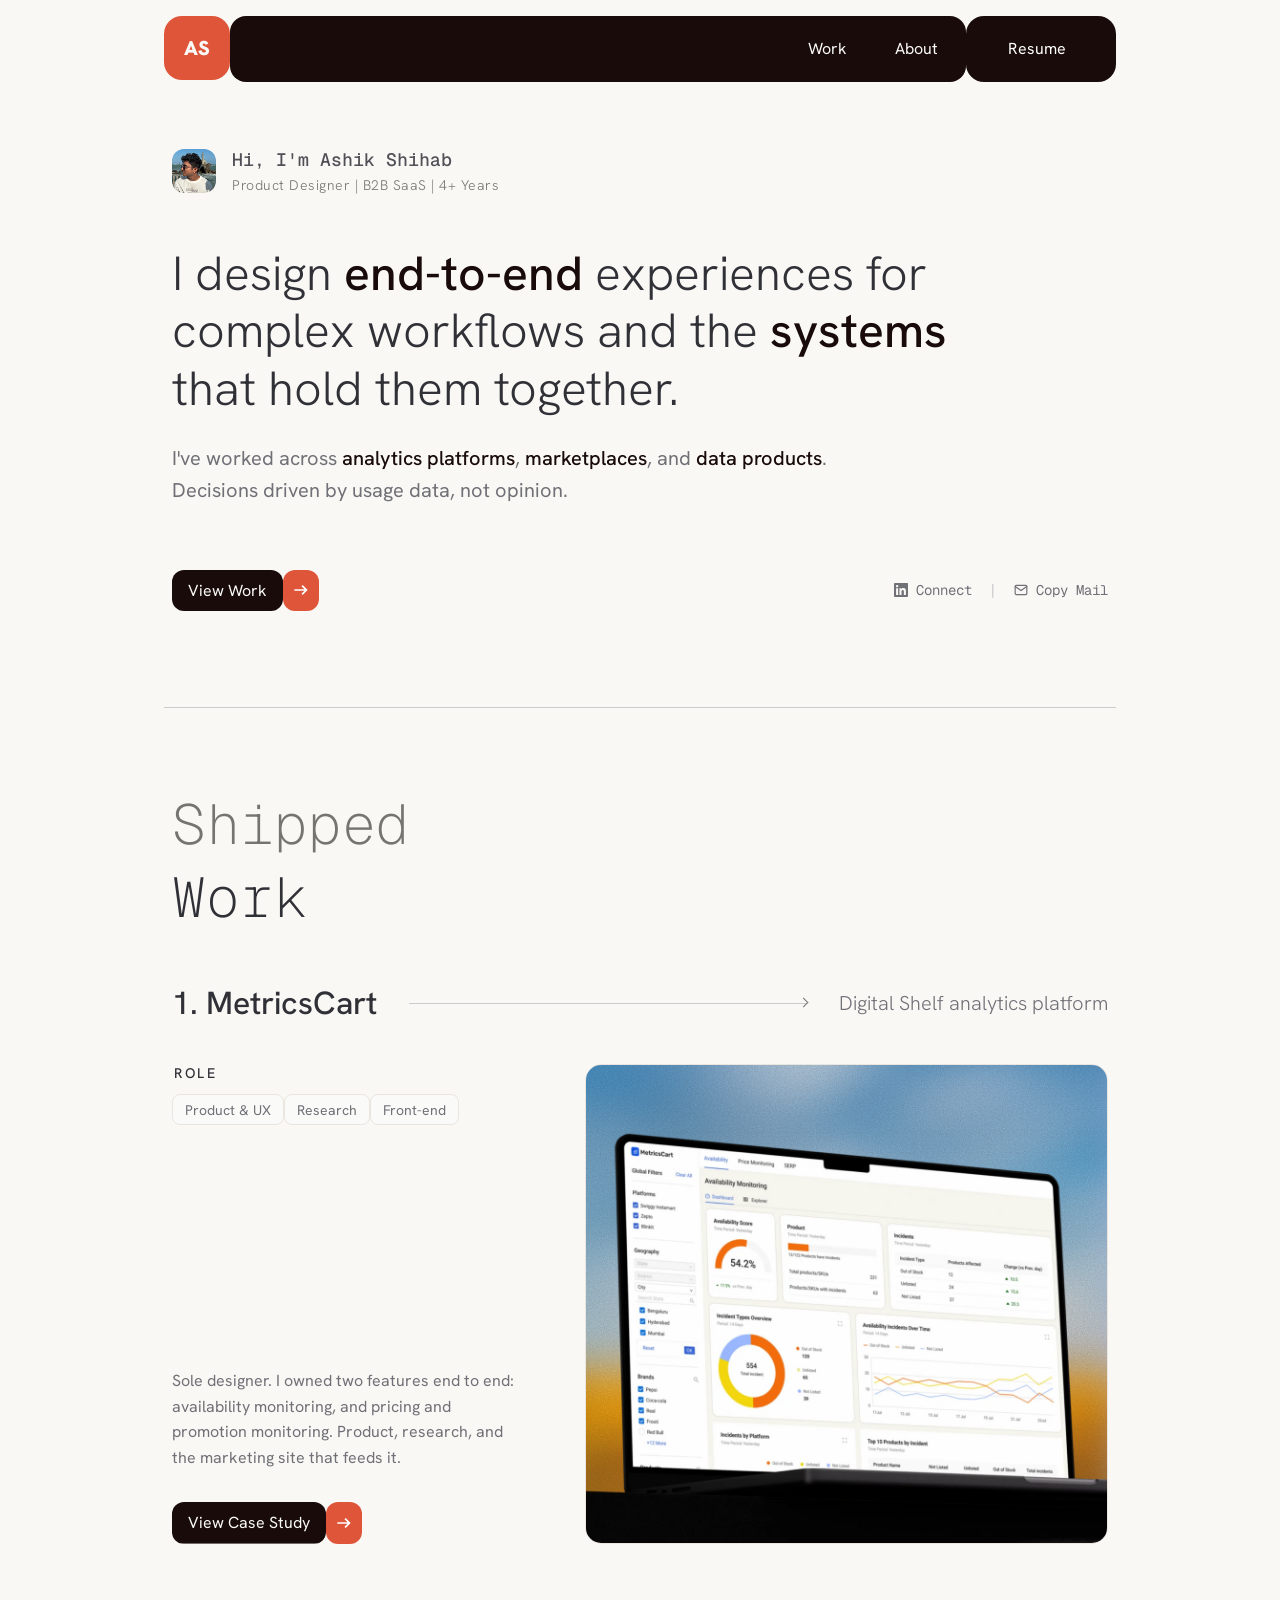
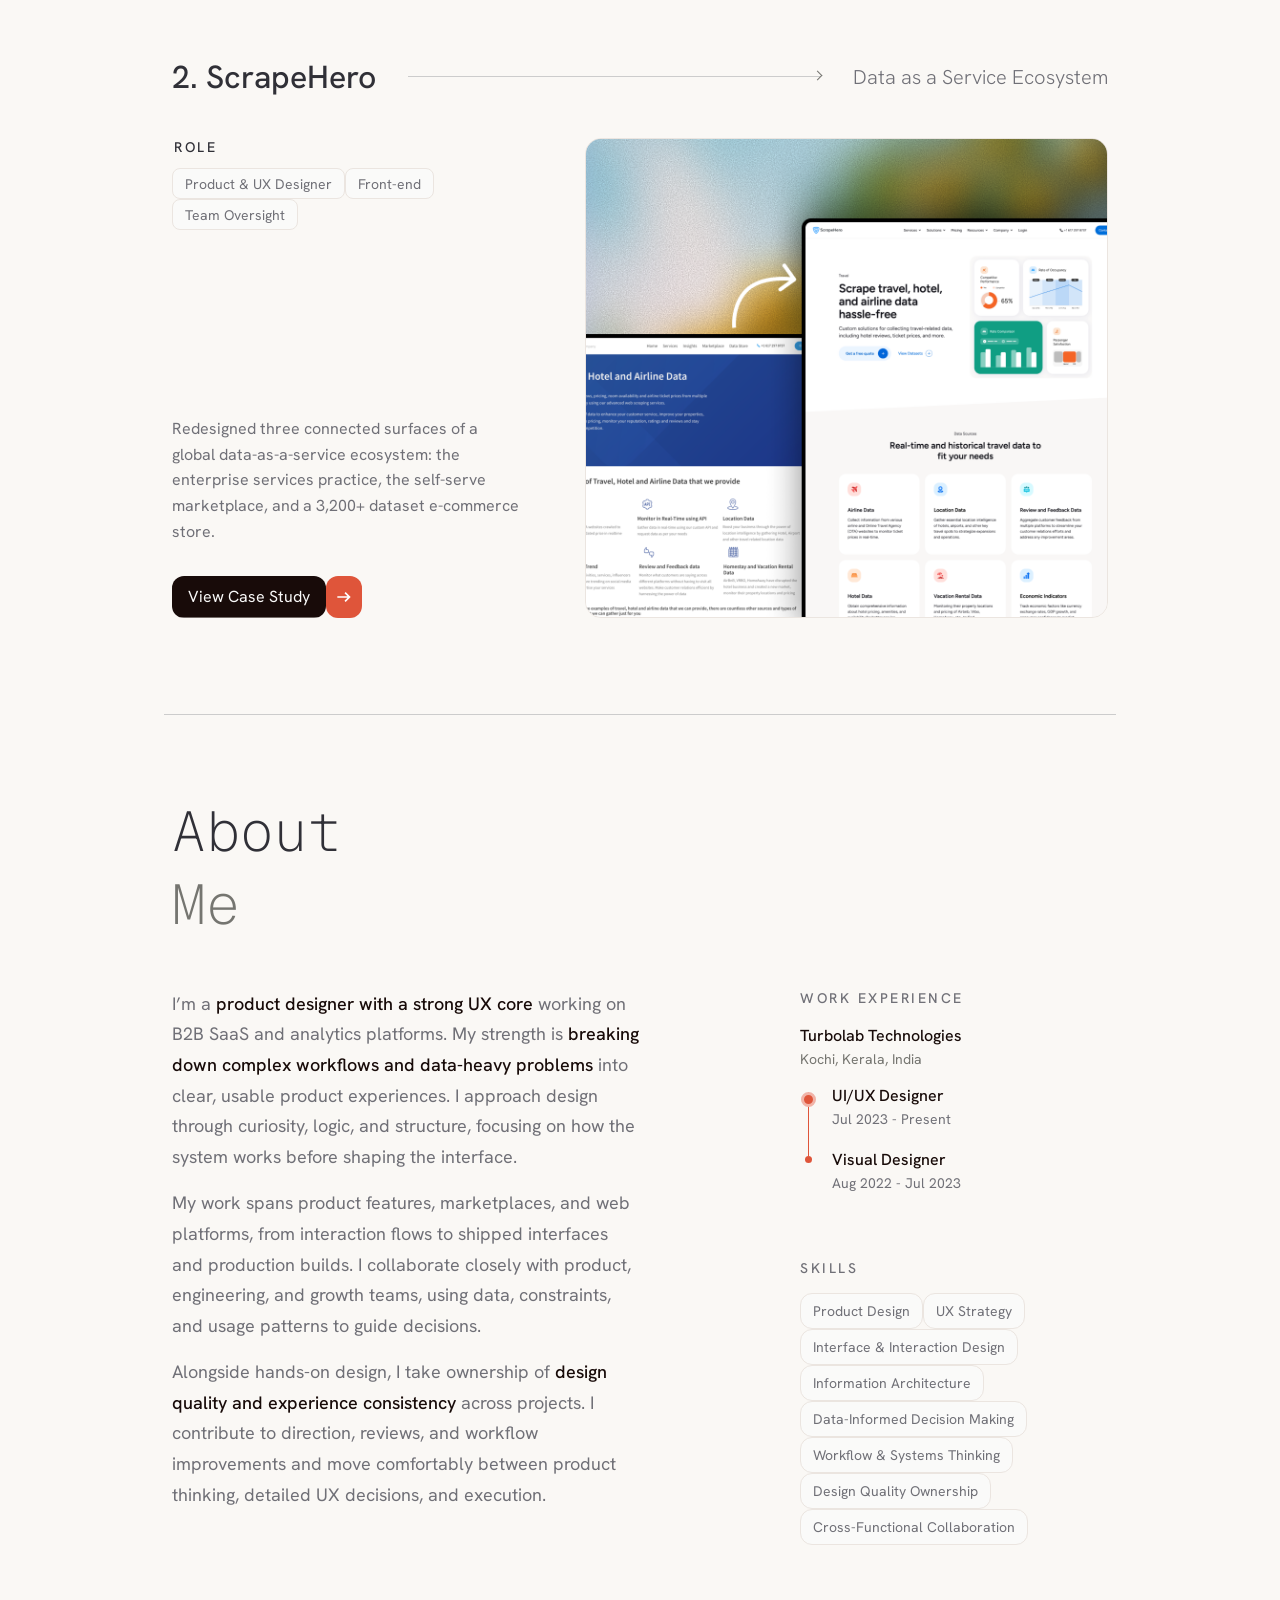
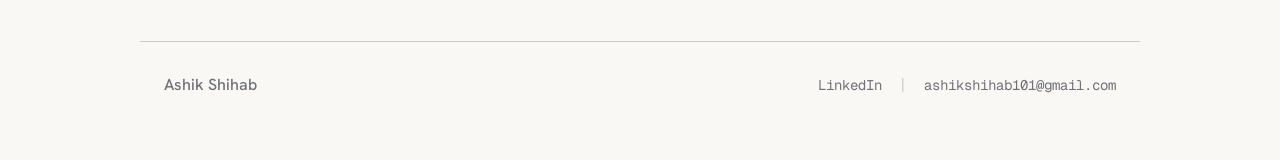
==== index.html @ 53da878e "fonts update" ====
<!doctype html>
<html lang="en">

<head>
  <!-- Google Tag Manager -->
  <script>(function (w, d, s, l, i) {
      w[l] = w[l] || []; w[l].push({
        'gtm.start':
          new Date().getTime(), event: 'gtm.js'
      }); var f = d.getElementsByTagName(s)[0],
        j = d.createElement(s), dl = l != 'dataLayer' ? '&l=' + l : ''; j.async = true; j.src =
          'https://www.googletagmanager.com/gtm.js?id=' + i + dl; f.parentNode.insertBefore(j, f);
    })(window, document, 'script', 'dataLayer', 'GTM-5SR7J24V');</script>
  <!-- End Google Tag Manager -->
  <!-- Google tag (gtag.js) -->
  <script async src="https://www.googletagmanager.com/gtag/js?id=G-SK0MLRH5QR"></script>
  <script>
    window.dataLayer = window.dataLayer || [];
    function gtag() { dataLayer.push(arguments); }
    gtag('js', new Date());

    gtag('config', 'G-SK0MLRH5QR');
  </script>
  <meta charset="UTF-8" />
  <meta name="viewport" content="width=device-width, initial-scale=1.0" />
  <meta name="description"
    content="Product Designer working on B2B SaaS and analytics platforms. 4+ years across data products, marketplaces, and design systems." />
  <meta name="robots" content="noindex, nofollow" />
  <title>Ashik Shihab | Product Designer</title>
  <meta property="og:title" content="Ashik Shihab | Product Designer" />
  <meta property="og:description" content="Product Designer specializing in B2B SaaS and Data Analytics." />
  <meta property="og:image" content="assets/OG image.png" />
  <meta property="og:type" content="website" />
  <link rel="stylesheet" href="variables.css" />
  <link rel="stylesheet" href="styles.css" />
  <link rel="icon" type="image/png" href="assets/favicon.png" />
  <link rel="preconnect" href="https://fonts.googleapis.com">
  <link rel="preconnect" href="https://fonts.gstatic.com" crossorigin>
  <link href="https://fonts.googleapis.com/css2?family=Geist+Mono:wght@100..900&family=Hanken+Grotesk:ital,wght@0,100..900;1,100..900&display=swap" rel="stylesheet">
  <script type="text/javascript">
    (function (c, l, a, r, i, t, y) {
      c[a] = c[a] || function () { (c[a].q = c[a].q || []).push(arguments) };
      t = l.createElement(r); t.async = 1; t.src = "https://www.clarity.ms/tag/" + i;
      y = l.getElementsByTagName(r)[0]; y.parentNode.insertBefore(t, y);
    })(window, document, "clarity", "script", "wahi4o6rlw");
  </script>

</head>

<body>
  <!-- Google Tag Manager (noscript) -->
  <noscript><iframe src="https://www.googletagmanager.com/ns.html?id=GTM-5SR7J24V" height="0" width="0"
      style="display:none;visibility:hidden"></iframe></noscript>
  <!-- End Google Tag Manager (noscript) -->
  <header>
    <div class="container container-nav">
      <a href="/" class="logo" id="home-logo">AS</a>
      <div class="nav-spacer"></div>
      <button class="nav-toggle" aria-label="Toggle navigation">
        <span></span>
        <span></span>
        <span></span>
      </button>
      <div class="mobile-menu">
        <div class="nav">
          <a href="#work">Work</a>
          <a href="#about">About</a>
        </div>
        <a href="Ashik_Shihab.pdf" class="resume-btn" target="_blank">
          <span>Resume</span>
          <img src="assets/arrow.svg" width="20" height="20" alt="Arrow Icon" />
        </a>
      </div>
    </div>
  </header>
  <main>
    <section class="container hero">
      <div style="display: flex; align-items: center; gap: 1rem; margin-bottom: 1rem;">
        <img src="assets/Ashik-Shihab%201.jpg" alt="Ashik Shihab" class="hero-avatar" style="width: 44px; height: 44px; border-radius: 12px; object-fit: cover;">
        <div>
          <h2 class="hero-title">Hi, I'm Ashik Shihab</h2>
          <p style="font-size: var(--fs-xs); font-weight: var(--fw-light); color: var(--text-muted); margin-bottom: 0; margin-top: 0; letter-spacing: 0.5px;">Product Designer | B2B SaaS | 4+ Years</p>
        </div>
      </div>
      <h1 class="hero-additional-info" style="margin-top: 3rem; margin-bottom: 1.5rem;">
        I design <span class="bold">end-to-end</span> experiences for complex workflows and the <span class="bold">systems</span> that hold them together.
      </h1>
      <p class="hero-subtitle" style="margin-top: 0; margin-bottom: 4rem; color: var(--light-black);">
        I've worked across <span class="bold">analytics platforms</span>, <span class="bold">marketplaces</span>, and <span class="bold">data products</span>. Decisions driven by usage data, not opinion.
      </p>
      <div class="hero-cta" style="align-items: center;">
        <a href="#work" class="btn-primary">
          <span class="btn-label">View Work</span>
          <span class="btn-arrow"><img src="assets/arrow.svg" width="20" height="20" alt="Arrow Icon" /></span>
        </a>
        <div class="hero-social" style="display: flex; gap: 1rem; font-size: var(--fs-xs); font-family: var(--font-mono); margin-left: auto;">
          <a href="https://www.linkedin.com/in/ashik-shihab/" target="_blank" style="display: flex; align-items: center; gap: 0.5rem; color: var(--light-black); font-size: var(--fs-xs); font-family: var(--font-mono); text-decoration: none; transition: var(--transition-smooth);" onmouseover="this.style.color='var(--primary-color)'" onmouseout="this.style.color='var(--light-black)'">
            <svg xmlns="http://www.w3.org/2000/svg" width="14" height="14" viewBox="0 0 24 24" fill="currentColor"><path d="M20.447 20.452h-3.554v-5.569c0-1.328-.027-3.037-1.852-3.037-1.853 0-2.136 1.445-2.136 2.939v5.667H9.351V9h3.414v1.561h.046c.477-.9 1.637-1.85 3.37-1.85 3.601 0 4.267 2.37 4.267 5.455v6.286zM5.337 7.433c-1.144 0-2.063-.926-2.063-2.065 0-1.138.92-2.063 2.063-2.063 1.14 0 2.064.925 2.064 2.063 0 1.139-.925 2.065-2.064 2.065zm1.782 13.019H3.555V9h3.564v11.452zM22.225 0H1.771C.792 0 0 .774 0 1.729v20.542C0 23.227.792 24 1.771 24h20.451C23.2 24 24 23.227 24 22.271V1.729C24 .774 23.2 0 22.222 0h.003z"/></svg>
            Connect
          </a>
          <span style="color: var(--border-light); display: flex; align-items: center;">|</span>
          <button onclick="navigator.clipboard.writeText('ashikshihab101@gmail.com'); const icon = this.querySelector('.copy-icon'); const text = this.querySelector('.copy-text'); const origIcon = icon.innerHTML; icon.innerHTML = '<polyline points=\'20 6 9 17 4 12\'></polyline>'; text.innerText = 'Copied!'; setTimeout(() => { icon.innerHTML = origIcon; text.innerText = 'Copy Mail'; }, 2000);" style="display: flex; align-items: center; gap: 0.5rem; color: var(--light-black); font-size: var(--fs-xs); font-family: var(--font-mono); text-decoration: none; transition: var(--transition-smooth); background: none; border: none; padding: 0; cursor: pointer;" onmouseover="this.style.color='var(--primary-color)'" onmouseout="this.style.color='var(--light-black)'">
            <svg class="copy-icon" xmlns="http://www.w3.org/2000/svg" width="14" height="14" viewBox="0 0 24 24" fill="none" stroke="currentColor" stroke-width="2" stroke-linecap="round" stroke-linejoin="round"><path d="M4 4h16c1.1 0 2 .9 2 2v12c0 1.1-.9 2-2 2H4c-1.1 0-2-.9-2-2V6c0-1.1.9-2 2-2z"></path><polyline points="22,6 12,13 2,6"></polyline></svg>
            <span class="copy-text" style="font-size: var(--fs-xs); font-family: var(--font-mono);">Copy Mail</span>
          </button>
        </div>
      </div>

    </section>


    <section id="work" class="container work-section">
      <h2><span class="text-accent">Shipped</span> <br />Work</h2>
      <div class="work-container mc">
        <div class="work-header">
          <h3>1. MetricsCart</h3>
          <div class="work-connector"></div>
          <p class="project-tagline">Digital Shelf analytics platform</p>
        </div>
        <div class="work-grid">
          <div class="work-grid-left">
            <div class="work-cards">
              <div class="work-role">
                <div class="work-role-title">
                  <h4>Role</h4>
                </div>
                <ul class="work-role-list">
                  <li>Product & UX</li>
                  <li>Research</li>
                  <li>Front-end</li>
                </ul>
              </div>
            </div>
            <div class="work-desc-group">
              <p class="project-details">
                Sole designer. I owned two features end to end: availability monitoring, and pricing and promotion monitoring. Product, research, and the marketing site that feeds it.
              </p>

              <a href="metricscart.html" class="btn-primary desktop-btn" style="margin-top: 2rem;">
                <span class="btn-label">View Case Study</span>
                <span class="btn-arrow"><img src="assets/arrow.svg" width="20" height="20" alt="Arrow Icon" /></span>
              </a>
            </div>
            <a href="metricscart.html" class="btn-primary mobile-btn" style="margin-top: 2rem;">
              <span class="btn-label">View Case Study</span>
              <span class="btn-arrow"><img src="assets/arrow.svg" width="20" height="20" alt="Arrow Icon" /></span>
            </a>
          </div>
          <div class="work-grid-right">
            <div class="work-image-container">
              <img src="assets/mc.png" alt="MetricsCart Work Screenshot" class="work-image" />
            </div>
          </div>
        </div>
      </div>

      <div class="work-container sh">
        <div class="work-header">
          <h3>2. ScrapeHero</h3>
          <div class="work-connector"></div>
          <p class="project-tagline">Data as a Service Ecosystem</p>
        </div>
        <div class="work-grid">
          <div class="work-grid-left">
            <div class="work-cards">
              <div class="work-role">
                <div class="work-role-title">
                  <h4>Role</h4>
                </div>
                <ul class="work-role-list">
                  <li>Product & UX Designer</li>
                  <li>Front-end</li>
                  <li>Team Oversight</li>
                </ul>
              </div>
            </div>
            <div class="work-desc-group">
              <p class="project-details">
                Redesigned three connected surfaces of a global data-as-a-service ecosystem: the enterprise services practice, the self-serve marketplace, and a 3,200+ dataset e-commerce store.
              </p>

              <a href="scrapehero.html" class="btn-primary desktop-btn" style="margin-top: 2rem;">
                <span class="btn-label">View Case Study</span>
                <span class="btn-arrow"><img src="assets/arrow.svg" width="20" height="20" alt="Arrow Icon" /></span>
              </a>
            </div>
            <a href="scrapehero.html" class="btn-primary mobile-btn" style="margin-top: 2rem;">
              <span class="btn-label">View Case Study</span>
              <span class="btn-arrow"><img src="assets/arrow.svg" width="20" height="20" alt="Arrow Icon" /></span>
            </a>
          </div>
          <div class="work-grid-right">
            <div class="work-image-container">
              <img src="assets/sh.png" alt="ScrapeHero Work Screenshot" class="work-image" />
            </div>
          </div>
        </div>
      </div>
    </section>
    <section id="about" class="container about-section">
      <h2>About</br> <span class="text-accent">Me</span></h2>
      <div class="about-content">
        <div class="about-left">
          <p>
            I’m a
            <span class="bold">product designer with a strong UX core</span>
            working on B2B SaaS and analytics platforms. My strength is
            <span class="bold">breaking down complex workflows and data-heavy problems</span>
            into clear, usable product experiences. I approach design through
            curiosity, logic, and structure, focusing on how the system works
            before shaping the interface.
          </p>
          <p>
            My work spans product features, marketplaces, and web platforms,
            from interaction flows to shipped interfaces and production
            builds. I collaborate closely with product, engineering, and
            growth teams, using data, constraints, and usage patterns to guide
            decisions.
          </p>
          <p>
            Alongside hands-on design, I take ownership of
            <span class="bold">design quality and experience consistency</span>
            across projects. I contribute to direction, reviews, and workflow
            improvements and move comfortably between product thinking,
            detailed UX decisions, and execution.
          </p>
        </div>
        <div class="about-right">
          <div class="work-experience">
            <h4>Work Experience</h4>
            <div class="work-experience-group">
              <p class="work-experience-company">Turbolab Technologies</p>
              <p class="work-experience-location">Kochi, Kerala, India</p>
              <ul class="sub-role-list">
                <li class="sub-role-item">
                  <p class="work-experience-title">UI/UX Designer</p>
                  <p class="work-experience-duration">Jul 2023 - Present</p>
                </li>
                <li class="sub-role-item">
                  <p class="work-experience-title">Visual Designer</p>
                  <p class="work-experience-duration">Aug 2022 - Jul 2023</p>
                </li>
              </ul>
            </div>
          </div>

          <div class="skills">
            <h4>Skills</h4>
            <ul class="skills-list">
              <li>Product Design</li>
              <li>UX Strategy</li>
              <li>Interface & Interaction Design</li>
              <li>Information Architecture</li>
              <li>Data-Informed Decision Making</li>
              <li>Workflow & Systems Thinking</li>
              <li>Design Quality Ownership</li>
              <li>Cross-Functional Collaboration</li>
            </ul>
          </div>
        </div>
      </div>
    </section>
  </main>
  <footer style="border-top: 1px solid var(--border-light); padding: 2rem 0;">
    <div class="container" style="max-width: 1000px; display: flex; justify-content: space-between; align-items: center; flex-wrap: wrap; gap: 1rem;">
      <div style="font-family: var(--font-heading); font-weight: var(--fw-medium);">Ashik Shihab</div>
      <div style="display: flex; gap: 1rem; font-size: var(--fs-xs); font-family: var(--font-mono);">
        <a href="https://www.linkedin.com/in/ashik-shihab/" target="_blank" style="color: var(--light-black); font-size: var(--fs-xs); font-family: var(--font-mono); text-decoration: none; transition: var(--transition-smooth);" onmouseover="this.style.color='var(--primary-color)'" onmouseout="this.style.color='var(--light-black)'">LinkedIn</a>
        <span style="color: var(--border-light); display: flex; align-items: center;">|</span>
        <button onclick="navigator.clipboard.writeText('ashikshihab101@gmail.com'); const text = this; const origText = 'ashikshihab101@gmail.com'; text.innerText = 'Copied!'; setTimeout(() => { text.innerText = origText; }, 2000);" style="color: var(--light-black); font-size: var(--fs-xs); font-family: var(--font-mono); text-decoration: none; transition: var(--transition-smooth); background: none; border: none; padding: 0; cursor: pointer;" onmouseover="this.style.color='var(--primary-color)'" onmouseout="this.style.color='var(--light-black)'">ashikshihab101@gmail.com</button>
      </div>
    </div>
  </footer>

  <script src="script.js"></script>
</body>

</html>
---- variables.css ----
:root {
    /* Colors */
    --primary-color: #DF553A;
    --primary-hover: #ff9858;
    --bg-color: hsl(40, 30%, 97%);
    --dark-black: #180B09;
    --white: #fafaf9;
    --mid-black: #303037;
    --secondary-black: #505057;
    --light-black: #707077;
    --text-muted: hsl(53, 2%, 45%);
    --border-light: hsl(0, 0%, 80%);
    --border-warm: #ebe5e0;

    /* Typography */
    --font-heading: "Hanken Grotesk", sans-serif;
    --font-body: "Hanken Grotesk", sans-serif;
    --font-mono: "Geist Mono", monospace;

    /* Font Sizes */
    --fs-base-px: 16px;
    --fs-xs: 0.875rem;
    --fs-sm: 1rem;
    --fs-base: 1.125rem;
    --fs-md: 1.25rem;
    --fs-lg: 1.5rem;
    --fs-xl: 2rem;
    --fs-xxl: 3rem;
    --fs-xxxl: 3.5rem;

    /* Font Weights */
    --fw-thin: 200;
    --fw-light: 300;
    --fw-regular: 400;
    --fw-medium: 500;
    --fw-semibold: 600;
    --fw-black: 900;

    /* Transitions */
    --transition-smooth: all 0.4s cubic-bezier(0.22, 1, 0.36, 1);
}
---- styles.css ----
/* RESET */
* {
  margin: 0;
  padding: 0;
  box-sizing: border-box;
  font-size: var(--fs-base-px);
}

html {
  scroll-behavior: smooth;
}

/* GLOBAL BODY STYLES */
body {
  background: var(--bg-color);
  max-width: 1000px;
  margin: 0 auto;
  color: var(--light-black);
}

/* CONTAINER (reusable wrapper) */
.container {
  margin: 0 1.5rem;
}

/* GLOBAL LINK STYLE */
a {
  text-decoration: none;
  color: inherit;
}



/* DEFAULT SECTION SPACING */
section {
  border-bottom: 1px solid var(--border-light);
}

/* HEADINGS BASE */
h1 {
  font-family: var(--font-heading);
  color: var(--dark-black);
}

h2 {
  font-family: var(--font-mono);
  color: var(--mid-black);
}

h4 {
  font-family: var(--font-mono);
  font-size: var(--fs-xs);
  color: var(--text-muted);
  text-transform: uppercase;
  letter-spacing: 2.5px;
  font-weight: var(--fw-regular);
}

h3 {
  font-family: var(--font-heading);
  color: var(--mid-black);
}

h3 {
  font-size: var(--fs-xl);
  font-weight: var(--fw-medium);
}

h2 {
  font-size: var(--fs-xxxl);
  font-weight: var(--fw-thin);
}

.text-accent {
  font-size: inherit;
  color: var(--text-muted);
  font-weight: inherit;
}

h4 {
  font-size: var(--fs-base);
}

p {
  font-family: var(--font-body);
  color: var(--light-black);
  margin-top: 1rem;
  line-height: 1.6;
}

.text-container {
  padding: 0 1rem;
}

a {
  font-family: var(--font-body);
  color: var(--light-black);
  line-height: 1.6;
}

li {
  font-family: var(--font-body);
  color: var(--light-black);
  margin-bottom: 0.5rem;
  margin-left: 0.5rem;
}

header {
  position: sticky;
  top: 1rem;
  z-index: 1000;
}

.container-nav {
  display: flex;
  flex-direction: row;
  justify-content: space-between;
  align-content: center;
  color: var(--white);
}

.nav-toggle {
  display: none;
  margin-left: auto;
  background: var(--dark-black);
  border: none;
  border-radius: 1.125rem;
  height: 64px;
  width: 64px;
  cursor: pointer;
  box-shadow: none;
}

.nav-toggle span {
  display: block;
  width: 20px;
  height: 2px;
  background: var(--white);
  border-radius: 999px;
  transition: transform 0.3s ease, opacity 0.3s ease;
}

.nav-spacer {
  display: none;
}

.mobile-menu {
  display: contents;
}

.nav {
  display: flex;
  flex-direction: row;
  align-content: center;
  gap: 1.5rem;
  background: var(--dark-black);
  width: 100%;
  align-items: center;
  justify-content: end;
  border-radius: 1rem;
  padding: 0.5rem;
  padding-right: 1rem;
  box-shadow: none;
}

.nav a {
  color: var(--white);
  padding: 0.75rem;
  background: transparent;
  border-radius: 1rem;
  transition: var(--transition-smooth);
}

.nav a:hover {
  background: var(--primary-color);
  color: var(--white);
}

.logo {
  font-family: var(--font-heading);
  font-weight: var(--fw-black);
  font-size: var(--fs-md);
  background: var(--primary-color);
  border-radius: 1.125rem;
  color: var(--white);
  box-shadow: none;
  display: flex;
  align-items: center;
  justify-content: center;
  height: 64px;
  padding: 0 1.25rem;
  transition: var(--transition-smooth);
}


.resume-btn {
  display: flex;
  padding: 1rem 1.5rem;
  background: var(--dark-black);
  border-radius: 1.125rem;
  color: #fff;
  align-items: center;
  justify-content: center;
  min-width: 150px;
  transition: var(--transition-smooth);
  box-shadow: none;
}

header.scrolled .nav-toggle,
header.scrolled .nav,
header.scrolled .logo,
header.scrolled .nav-spacer,
header.scrolled .resume-btn {
  box-shadow: 0 4px 20px rgba(0, 0, 0, 0.3);
  transition: box-shadow 0.3s ease;
}

.resume-btn span {
  padding-left: 1.25rem;
  transition: var(--transition-smooth);
}

.resume-btn img {
  transform: translateX(20px);
  margin-left: 0.5rem;
  transition: transform 0.3s ease, opacity 0.3s ease;
  filter: brightness(0) invert(1);
  opacity: 0;
}

.resume-btn:hover {
  background: var(--primary-color);
  color: var(--white);
}

.resume-btn:hover span {
  padding-left: 0rem;
}

.resume-btn:hover img {
  transform: translateX(0);
  transition: transform 0.3s ease, opacity 0.3s ease;
  opacity: 1;
}

.bold {
  font-size: inherit;
  font-weight: var(--fw-medium);
  color: var(--dark-black);
}

.hero {
  padding: 5rem 0.5rem 6rem 0.5rem;
}

.hero-title {
  font-size: var(--fs-base);
  line-height: 1.6;
  margin-bottom: 0rem;
  font-weight: var(--fw-medium);
  color: var(--secondary-black);
}

.hero-description {
  font-size: var(--fs-sm);
  line-height: 1.6;
  font-weight: var(--fw-light);
  margin: 0;
  margin-top: 0.25rem;
  color: var(--light-black);
  letter-spacing: 1px;
}

.hero-additional-info {
  font-size: var(--fs-xxl);
  line-height: 1.2;
  margin: 2rem 0;
  font-weight: var(--fw-light);
  max-width: 85%;
  color: var(--mid-black);
}

.hero-subtitle {
  max-width: 70%;
  font-size: var(--fs-md);
}

.hero-cta {
  display: flex;
  gap: 2rem;
}

/* BUTTON BASE STYLES */
.btn-primary,
.btn-secondary {
  display: flex;
  background-color: transparent;
  padding: 0;
  border: none;
  font-family: var(--font-heading);
  font-weight: var(--fw-regular);
  width: fit-content;
  transition: var(--transition-smooth);
}

.btn-arrow {
  padding: 0.5rem;
  font-size: var(--fs-sm);
  font-weight: var(--fw-regular);
  display: flex;
  align-items: center;
  transition: transform 0.5s cubic-bezier(0.25, 0.8, 0.25, 1), border-radius 0.5s cubic-bezier(0.25, 0.8, 0.25, 1);
}

.btn-label {
  padding: 0.5rem 1rem;
  font-size: var(--fs-sm);
  font-weight: var(--fw-regular);
  display: flex;
  align-items: center;
  transition: var(--transition-smooth);
}

/* PRIMARY BUTTON */
.btn-primary {
  color: var(--dark-black);
}

.btn-primary .btn-label {
  border-radius: 12px;
  background: linear-gradient(to left, var(--primary-color) 50%, var(--dark-black) 50%);
  background-size: 200% 100%;
  background-position: left bottom;
  color: var(--white);
}

.btn-primary .btn-arrow {
  border-radius: 12px;
  background-color: var(--primary-color);
  color: var(--white);
}

.btn-primary .btn-arrow img {
  filter: brightness(0) invert(1);
}

.btn-primary:hover {
  color: var(--primary-color);
}



.btn-primary:hover .btn-label {
  background-position: right bottom;
  border-radius: 12px 0 0 12px;
}

.btn-primary:hover .btn-arrow {
  border-radius: 0 12px 12px 0;
  transform: translateX(-5px);
}

/* SECONDARY BUTTON */
.btn-secondary {
  color: var(--dark-black);
}

.btn-secondary .btn-label {
  border: 1px solid var(--dark-black);
  border-radius: 12px;
  background: linear-gradient(to left, var(--dark-black) 50%, transparent 50%);
  background-size: 200% 100%;
  background-position: left bottom;
  color: var(--dark-black);
}

.btn-secondary .btn-arrow {
  border: 1px solid var(--dark-black);
  border-radius: 12px;
  background-color: var(--dark-black);
}

.btn-secondary:hover .btn-label {
  background-position: right bottom;
  border-radius: 12px 0 0 12px;
  color: var(--white);
}

.btn-secondary:hover .btn-arrow {
  border-radius: 0 12px 12px 0;
  transform: translateX(-5px);
  background-color: var(--dark-black);
}

.btn-secondary:hover .btn-arrow img {
  filter: brightness(0) invert(1);
}

.desktop-btn {
  display: flex;
}

.mobile-btn {
  display: none;
}

/* SOCIAL PROOF SECTION */
.social-proof {
  display: flex;
  flex-direction: column;
  padding-top: 5rem;
  padding-bottom: 2rem;
  gap: 5rem;
  border-bottom: none;
}

.proof-text {
  display: flex;
  gap: 5rem;
}

.proof-subtext {
  align-content: center;
  /* Add custom styles for the subtext wrapper here */
}

.proof-cta {
  margin-top: 0;
}

.proof-grid {
  display: flex;
  flex-direction: row;
  justify-content: space-between;
  gap: 0;
}

.proof-card {
  flex: 1;
  border-radius: 1.125rem;
  padding: 2rem;
  display: flex;
  flex-direction: column;
  gap: 2rem;
  background-color: var(--white);
}


.proof-card h4 {
  font-size: var(--fs-base);
  color: var(--dark-black);
  margin: 0;
  font-weight: var(--fw-medium);
}

.proof-card p {
  color: var(--light-black);
  font-size: var(--fs-sm);
  margin: 0;
  line-height: 1.6;
}

.proof-card-1 {
  border: 1px solid var(--border-warm);
}

.proof-card-2 {
  border-top: 1px solid var(--border-warm);
  border-bottom: 1px solid var(--border-warm);
}

.proof-card-3 {
  border: 1px solid var(--border-warm);
}

/*section - work*/
.work-section {
  display: flex;
  flex-direction: column;
  padding: 5rem 0.5rem 6rem 0.5rem;
  gap: 3rem;
}

.work-container {
  display: flex;
  flex-direction: column;
}

.mc {
  padding-bottom: 0;
  border-bottom: none;
  margin-bottom: 4rem;
}



.work-grid {
  display: grid;
  grid-template-columns: 2fr 3fr;
  gap: 4rem;
}

.work-grid-left {
  display: flex;
  flex-direction: column;
  justify-content: space-between;
  height: 100%;
  gap: 5rem;
}

.work-header {
  display: flex;
  justify-content: space-between;
  align-items: center;
  gap: 2rem;
  margin-bottom: 2.5rem;
}

.work-header h3 {
  margin: 0;
  white-space: nowrap;
}

.work-connector {
  flex: 1;
  height: 1px;
  background-color: var(--border-light);
  position: relative;
}

.work-connector::after {
  content: '';
  position: absolute;
  right: 0;
  top: -4px;
  border: solid var(--text-muted);
  border-width: 0 1px 1px 0;
  display: inline-block;
  padding: 3px;
  transform: rotate(-45deg);
}

.work-desc-group {
  display: flex;
  flex-direction: column;
}

.work-cards {
  display: flex;
  flex-direction: column;
}

.project-tagline {
  font-size: var(--fs-md);
  font-weight: var(--fw-light);
  color: var(--light-black);
  margin: 0;
  white-space: nowrap;
}

.work-grid-right {
  display: flex;
  flex-direction: column;
  height: 100%;
}

.project-details {
  margin: 0;
}

.work-role,
.work-impact {
  display: flex;
  flex-direction: column;
  gap: 0.75rem;
}




.work-role-title,
.work-impact-title {
  display: flex;
  flex-direction: row;
  align-items: center;
  gap: 0.5rem;
}

.work-role h4,
.work-impact h4,
.impact-title {
  font-family: var(--font-heading);
  font-weight: var(--fw-medium);
  font-size: var(--fs-xs);
  color: var(--mid-black);
  margin: 0;
}

.work-role h4 {
  margin-left: 0.125rem;
}



.impact-title {
  margin-top: 0.5rem;
  margin-bottom: 0.75rem;
}

.work-role-list,
.work-impact-list {
  list-style: none;
  padding: 0;
  margin: 0;
  display: flex;
  flex-direction: row;
  flex-wrap: wrap;
}

.work-role-list li,
.work-impact-list li {
  font-family: var(--font-body);
  color: var(--light-black);
  font-size: var(--fs-xs);
  background-color: var(--white);
  border: 1px solid var(--border-warm);
  padding: 0.35rem 0.75rem;
  border-radius: 0.5rem;
  margin: 0;
}


.work-image-container {
  height: 100%;
}

.work-image-container img {
  width: 100%;
  height: 100%;
  object-fit: cover;
  border-radius: 16px;
  overflow: hidden;
  border: 1px solid var(--border-warm);
}

/* ABOUT SECTION */
.about-section {
  padding: 5rem 0.5rem 6rem 0.5rem;
  display: flex;
  flex-direction: column;
  gap: 3rem;
  border-bottom: none;
}

.about-content {
  display: flex;
  justify-content: space-between;
  gap: 10rem;
}

.about-left {
  max-width: 50%;
}

.about-left p {
  font-size: var(--fs-base);
  margin: 0 0 1rem 0;
  line-height: 1.7;
}

.about-right {
  max-width: 50%;
  display: flex;
  flex-direction: column;
  gap: 2rem;
}

/* WORK EXPERIENCE SECTION */
.work-experience {
  display: flex;
  flex-direction: column;
}

.work-experience h4,
.skills h4 {
  font-family: var(--font-heading);
  font-weight: var(--fw-medium);
  font-size: var(--fs-xs);
  color: var(--light-black);
  margin-top: 0;
  margin-bottom: 1rem;
}

.work-experience-item {
  position: relative;
  padding-left: 1rem;
  padding-bottom: 2rem;
  border-left: 1px solid var(--primary-color);
}

.work-experience-item:last-child {
  padding-bottom: 0;
}

.work-experience-item::before {
  content: '';
  position: absolute;
  left: -5px;
  top: 0.55rem;
  width: 9px;
  height: 9px;
  border-radius: 50%;
  background-color: var(--primary-color);
}

.current-role::before {
  border: 4px solid #F1B3A7;
  left: -9px;
  top: 0.55rem;
}

.past-role::before {
  left: -5px;
  top: 0.75rem;
}

.work-experience-title {
  font-weight: var(--fw-medium);
  color: var(--dark-black);
}

.work-experience-title,
.work-experience-company,
.work-experience-duration {
  margin: 0.25rem 0;
}

.work-experience-duration {
  font-size: var(--fs-xs);
}

.sub-role-list {
  list-style: none;
  padding: 0;
  margin: 0;
  position: relative;
}

.sub-role-item {
  position: relative;
  padding-left: 1.5rem;
  margin-bottom: 1rem;
}

.sub-role-item:last-child {
  margin-bottom: 0;
}

/* Vertical line between dots */
.sub-role-item:not(:last-child)::after {
  content: '';
  position: absolute;
  left: -0.5px;
  top: 0.55rem;
  height: calc(100% + 1rem);
  /* Reaches the next dot */
  width: 1px;
  background-color: var(--primary-color);
  z-index: 1;
}

.sub-role-item::before {
  content: '';
  position: absolute;
  left: -3px;
  top: 0.55rem;
  width: 7px;
  height: 7px;
  border-radius: 50%;
  background-color: var(--primary-color);
  z-index: 2;
}

/* Adjust the dot for the current role */
.sub-role-item:first-child::before {
  border: 3px solid #F1B3A7;
  left: -7px;
  top: 0.55rem;
  width: 9px;
  height: 9px;
}

.sub-role-item .work-experience-title,
.sub-role-item .work-experience-duration {
  margin: 0;
}

.sub-role-item .work-experience-duration {
  margin: 0;
}

.work-experience-group {
  margin-bottom: 2rem;
}

.work-experience-group .work-experience-company {
  margin-top: 0;
  margin-bottom: 0;
  font-weight: var(--fw-medium);
  color: var(--dark-black);
}

.work-experience-location {
  font-size: var(--fs-xs);
  color: var(--text-muted);
  margin-top: 0;
  margin-bottom: 12px;
}

.skills-list {
  padding-top: 0;
  list-style: none;
  display: flex;
  flex-direction: row;
  flex-wrap: wrap;
  padding-left: 0;
  margin: 0;
}

.skills-list li {
  font-family: var(--font-body);
  color: var(--light-black);
  font-size: var(--fs-xs);
  background-color: var(--white);
  border: 1px solid var(--border-warm);
  padding: 0.5rem 0.75rem;
  border-radius: 0.75rem;
  margin: 0;
}

.connect-section {
  padding: 5rem 0.5rem 6rem 0.5rem;
  display: flex;
  flex-direction: column;
  gap: 3rem;
}

.connect-cards {
  display: flex;
  flex-direction: row;
  gap: 1.5rem;
}

.contact-card {
  flex: 1;
  border-radius: 1.125rem;
  padding: 2rem;
  display: flex;
  flex-direction: column;
  gap: 2rem;
  background-color: var(--white);
  border: 1px solid var(--border-warm);
}

.contact-card h4 {
  font-family: var(--font-heading);
  text-transform: uppercase;
  letter-spacing: 2.5px;
  font-size: var(--fs-xs);
  color: var(--text-muted);
  font-weight: var(--fw-regular);
  margin: 0;
}

.contact-card p {
  color: var(--light-black);
  font-size: var(--fs-sm);
  margin: 0;
  line-height: 1.6;
}

.connect-item {
  display: flex;
  align-items: center;
  gap: 0.75rem;
}

.connect-item a {
  font-size: var(--fs-md);
  color: var(--dark-black);
  transition: var(--transition-smooth);
}

.connect-item a:hover {
  color: var(--primary-color);
}

.icon-btn {
  background: transparent;
  border: none;
  padding: 0;
  cursor: pointer;
  color: var(--light-black);
  display: flex;
  align-items: center;
  justify-content: center;
  transition: var(--transition-smooth);
}

.icon-btn:hover {
  color: var(--primary-color);
}

.connect-link {
  font-size: var(--fs-md);
  color: var(--white);
  transition: var(--transition-smooth);
  text-decoration: none;
}

.connect-link:hover {
  color: var(--primary-color);
}

.btn-small {
  display: flex;
  align-items: center;
  gap: 0.5rem;
  padding: 0.5rem 0.75rem;
  background-color: transparent;
  border: 1px solid var(--border-light);
  border-radius: 0.5rem;
  font-family: var(--font-body);
  font-size: var(--fs-xs) !important;
  color: var(--light-black);
  cursor: pointer;
  transition: var(--transition-smooth);
  text-decoration: none;
}

.btn-small-dark {
  border-color: var(--light-black);
  color: var(--border-light);
}

.btn-small-dark:hover {
  border-color: var(--white);
  color: var(--white);
}

.btn-small span {
  font-size: var(--fs-xs) !important;
}

.btn-small:hover {
  border-color: var(--primary-color);
  color: var(--primary-color);
}

.btn-small svg {
  width: 14px;
  height: 14px;
}

/* FOOTER SECTION */
footer {
  margin-bottom: 2rem;
}

.footer-container {
  display: flex;
  align-items: center;
  justify-content: center;
  background: var(--dark-black);
  border-radius: 1.125rem;
  min-height: 64px;
  height: auto;
  padding: 1rem;
  text-align: center;
}

.footer-container p {
  color: var(--white);
  margin-top: 0;
}

/* CASE STUDY SECTION */
.case-study-main {
  max-width: 800px;
  margin: 0 auto;
  padding-bottom: 6rem;
}

.case-study-main section {
  border-bottom: none;
}

.case-study-main h4 {
  font-family: var(--font-heading);
  text-transform: none;
  letter-spacing: normal;
}

.case-hero {
  padding: 6rem 0.5rem 3.5rem 0.5rem;
  border-bottom: none;
}

.case-title {
  font-size: var(--fs-xxl);
  margin-bottom: 0.25rem;
  font-weight: var(--fw-medium);
  letter-spacing: -0.5px;
  color: var(--dark-black);
}

.case-subtitle {
  font-size: var(--fs-lg);
  margin-top: 0.75rem;
  margin-bottom: 3.5rem;
  color: var(--light-black);
  font-weight: var(--fw-regular);
  letter-spacing: -0.5px;
}

.divider {
  height: 1px;
  background-color: var(--border-light);
  width: 100%;
  margin-bottom: 3.5rem;
}

.case-eyebrow {
  font-family: var(--font-mono);
  font-size: var(--fs-xs);
  color: var(--text-muted);
  text-transform: uppercase;
  letter-spacing: 2.5px;
  margin-bottom: 1rem;
  margin-top: 0;
  font-weight: var(--fw-regular);
}

.case-heading {
  font-size: var(--fs-xl);
  font-family: var(--font-heading);
  color: var(--mid-black);
  font-weight: var(--fw-thin);
  margin-bottom: 3rem;
  line-height: 1.3;
  letter-spacing: -0.5px;
}

.case-main-image {
  margin-bottom: 3rem;
  width: 100%;
}

.case-main-image img {
  width: 100%;
  max-height: 600px;
  object-fit: cover;
  object-position: top;
  display: block;
  border-radius: 16px;
}

.case-meta-grid {
  display: grid;
  grid-template-columns: repeat(3, 1fr);
  gap: 2rem;
}

.meta-column .meta-title {
  display: block;
  font-family: var(--font-mono);
  text-transform: uppercase;
  letter-spacing: 2.5px;
  font-size: var(--fs-xs);
  color: var(--text-muted);
  font-weight: var(--fw-regular);
  margin-bottom: 1rem;
}

.meta-column ul {
  list-style: none;
  padding: 0;
  margin: 0;
}

.meta-column ul li {
  margin-left: 0;
  font-size: var(--fs-sm);
  margin-bottom: 0.5rem;
  color: var(--dark-black);
}

.case-content {
  padding: 3.5rem 0.5rem 0 0.5rem;
}

.case-section {
  margin-bottom: 3.5rem;
}

.case-section h3 {
  font-size: var(--fs-xl);
  margin-bottom: 1rem;
}

.case-section p {
  font-size: var(--fs-sm);
  color: var(--light-black);
  font-weight: var(--fw-light);
  line-height: 1.6;
  margin-bottom: 1.5rem;
  margin-top: 0;
}

.case-subheading {
  font-size: var(--fs-md);
  margin-top: 40px;
  margin-bottom: 1rem;
  font-weight: var(--fw-medium);
  line-height: 1.6;
}

.case-image-wrapper {
  margin: 3rem 0;
  text-align: center;
}

.case-image-wrapper img {
  width: 100%;
  margin-bottom: 1rem;
  border-radius: 16px;
}

.case-section p.case-image-caption {
  font-size: 1rem;
  color: var(--text-muted);
  margin: 0;
}

.case-section ul {
  margin-bottom: 2rem;
  padding-left: 1.5rem;
}

.case-section ul li {
  font-size: var(--fs-sm);
  color: var(--light-black);
  font-weight: var(--fw-light);
  line-height: 1.6;
  margin-bottom: 1rem;
  padding-left: 0.5rem;
}

/* CASE STUDY TABLE */
.table-container {
  overflow-x: auto;
  margin: 2.5rem 0;
  border: 1px solid var(--border-warm);
  border-radius: 12px;
  background: var(--white);
}

.case-table {
  width: 100%;
  border-collapse: collapse;
  text-align: left;
}

.case-table th {
  background: var(--dark-black);
  padding: 1.25rem 1.5rem;
  font-family: var(--font-heading);
  font-size: var(--fs-xs);
  text-transform: uppercase;
  letter-spacing: 0.1em;
  color: var(--white);
  font-weight: var(--fw-medium);
  border-bottom: none;
}

.case-table td {
  padding: 1.5rem;
  font-family: var(--font-body);
  font-size: 1rem;
  color: var(--light-black);
  font-weight: var(--fw-light);
  line-height: 1.6;
  border-bottom: 1px solid var(--border-warm);
  vertical-align: top;
}



.case-table tr:last-child td {
  border-bottom: none;
}

/* PRINCIPLE BOX */
.principle-box {
  background: var(--bg-color);
  padding: 2.5rem;
  border-radius: 12px;
  margin: 3rem 0;
  border-left: 4px solid var(--primary-color);
}

.case-principle {
  font-family: var(--font-heading) !important;
  font-size: var(--fs-lg) !important;
  color: var(--dark-black) !important;
  font-weight: var(--fw-medium) !important;
  margin: 0 !important;
  line-height: 1.4 !important;
}

.case-final-section {
  margin-bottom: 2rem;
}

/* IMPACT GRID */
.impact-grid {
  display: grid;
  grid-template-columns: repeat(3, 1fr);
  gap: 0;
  margin-top: 2.5rem;
}

.impact-card {
  display: flex;
  flex-direction: column;
  background-color: var(--white);
  border-radius: 1.125rem;
  padding: 2rem;
  gap: 2rem;
  border: 1px solid var(--border-warm);
}

.impact-heading {
  font-size: var(--fs-base);
  color: var(--dark-black);
  margin: 0;
  font-weight: var(--fw-medium);
}

.impact-card p {
  color: var(--light-black);
  font-size: var(--fs-sm);
  margin: 0;
  line-height: 1.6;
}

.coming-soon-notice {
  display: inline-flex;
  font-family: var(--font-heading);
  font-size: var(--fs-xs);
  text-transform: uppercase;
  letter-spacing: 1.5px;
  color: var(--white);
  background-color: var(--primary-color);
  border: 1px dashed var(--border-warm);
  padding: 0.5rem 1rem;
  border-radius: 0.75rem;
  font-weight: var(--fw-medium);
}

/* MORE WORK SECTION */
.more-work-section {
  padding: 6rem 0.5rem 4rem 0.5rem;
  border-bottom: none;
}

.more-work-heading {
  font-size: var(--fs-md);
  color: var(--dark-black);
  margin-bottom: 1.5rem;
  font-weight: var(--fw-medium);
  text-transform: uppercase;
  letter-spacing: 0.5px;
}

.more-work-card {
  display: flex;
  background-color: var(--white);
  border: 1px solid var(--border-light);
  border-radius: 20px;
  overflow: hidden;
  position: relative;
  transition: var(--transition-smooth);
  color: inherit;
  text-decoration: none;
}

.more-work-card:hover {
  border-color: var(--border-warm);
  transform: translateY(-4px);
  box-shadow: 0 12px 24px rgba(0, 0, 0, 0.05);
}

.more-work-content {
  padding: 3rem;
  flex: 1;
  display: flex;
  flex-direction: column;
  justify-content: center;
  align-items: flex-start;
}

.more-work-content h3 {
  font-size: var(--fs-xl);
  margin-bottom: 0.5rem;
}

.more-work-desc {
  font-size: var(--fs-base);
  color: var(--light-black);
  margin-bottom: 1rem;
  margin-top: 0;
}

.more-work-details {
  font-size: var(--fs-sm);
  color: var(--light-black);
  line-height: 1.6;
  margin-top: 0;
  margin-bottom: 0;
}

.more-work-image {
  flex: 1;
  background-color: var(--bg-color);
  border-right: 1px solid var(--border-light);
}

.more-work-image img {
  width: 100%;
  height: 100%;
  object-fit: cover;
  display: block;
}

/* TOOLKIT SECTION BELOW HERO */
.hero-toolkit {
  margin-top: 4rem;
  display: flex;
  flex-direction: row;
  align-items: center;
  gap: 0;
}

.toolkit-title {
  font-family: var(--font-heading);
  font-size: var(--fs-xs);
  color: var(--light-black);
  text-transform: uppercase;
  letter-spacing: 2.5px;
  font-weight: var(--fw-medium);
  margin: 0;
  flex-shrink: 0;
  white-space: nowrap;
  border-right: 1px solid var(--border-warm);
  padding: 1rem 1rem 1rem 0;
}

.toolkit-marquee {
  overflow: hidden;
  display: flex;
  flex: 1;
  width: 100%;
  position: relative;
  /* Premium edge-fade effect (subtle on left, deep on right) */
  -webkit-mask-image: linear-gradient(to right, transparent, black 4%, black 85%, transparent);
  mask-image: linear-gradient(to right, transparent, black 4%, black 85%, transparent);
}

.toolkit-logos {
  display: flex;
  flex-wrap: nowrap;
  gap: 0;
  align-items: center;
  flex-shrink: 0;
  will-change: transform;
  transform: translate3d(0, 0, 0);
  /* Smooth infinite scroll animation */
  animation: marquee-scroll 25s linear infinite;
}

/* Pause animation on hover */
.toolkit-marquee:hover .toolkit-logos {
  animation-play-state: paused;
}

@keyframes marquee-scroll {
  0% {
    transform: translateX(0);
  }

  100% {
    transform: translateX(-100%);
  }
}

.toolkit-item {
  display: flex;
  align-items: center;
  gap: 0.5rem;
  padding: 0.5rem 1rem;
  background-color: var(--white);
  border: 1px solid var(--border-warm);
  border-radius: 0.75rem;
  color: var(--light-black);
  font-family: var(--font-body);
  font-size: var(--fs-xs);
  font-weight: var(--fw-regular);
  transition: var(--transition-smooth);
  cursor: default;
  flex-shrink: 0;
}

.tool-text-container {
  display: inline-grid;
  grid-template-areas: "stack";
  align-items: center;
}

.toolkit-item span.tool-name,
.toolkit-item span.tool-yoe {
  grid-area: stack;
  font-size: var(--fs-xs);
  transition: opacity 0.3s cubic-bezier(0.25, 0.8, 0.25, 1);
}

.toolkit-item span.tool-name {
  opacity: 1;
}

.toolkit-item span.tool-yoe {
  opacity: 0;
}

.toolkit-item:hover span.tool-name {
  opacity: 0;
}

.toolkit-item:hover span.tool-yoe {
  opacity: 1;
}

.toolkit-item img {
  width: 20px;
  height: 20px;
  object-fit: contain;
  display: block;
  transition: transform 0.3s cubic-bezier(0.22, 1, 0.36, 1);
}

/* Hover effects for each toolkit item */
.toolkit-item:hover {
  transform: translateY(-2px);
  color: var(--dark-black);
  box-shadow: 0 4px 12px rgba(0, 0, 0, 0.05);
}

.toolkit-item:hover img {
  transform: scale(1.08);
}

/* Branded hover states (border tint & background tint) */
.toolkit-item[data-tool="figma"]:hover {
  border-color: rgba(242, 78, 30, 0.3);
  background-color: rgba(242, 78, 30, 0.04);
}

.toolkit-item[data-tool="protopie"]:hover {
  border-color: rgba(255, 102, 97, 0.3);
  background-color: rgba(255, 102, 97, 0.04);
}

.toolkit-item[data-tool="claude"]:hover {
  border-color: rgba(217, 119, 86, 0.3);
  background-color: rgba(217, 119, 86, 0.04);
}

.toolkit-item[data-tool="aftereffects"]:hover {
  border-color: rgba(153, 153, 255, 0.3);
  background-color: rgba(153, 153, 255, 0.04);
}

.toolkit-item[data-tool="lottie"]:hover {
  border-color: rgba(0, 193, 180, 0.3);
  background-color: rgba(0, 193, 180, 0.04);
}

.toolkit-item[data-tool="illustrator"]:hover {
  border-color: rgba(255, 154, 0, 0.3);
  background-color: rgba(255, 154, 0, 0.04);
}

.toolkit-item[data-tool="photoshop"]:hover {
  border-color: rgba(49, 168, 255, 0.3);
  background-color: rgba(49, 168, 255, 0.04);
}

.toolkit-item[data-tool="xd"]:hover {
  border-color: rgba(255, 38, 142, 0.3);
  background-color: rgba(255, 38, 142, 0.04);
}

.toolkit-item[data-tool="posthog"]:hover {
  border-color: rgba(245, 166, 35, 0.3);
  background-color: rgba(245, 166, 35, 0.04);
}

.toolkit-item[data-tool="ga"]:hover {
  border-color: rgba(249, 171, 0, 0.3);
  background-color: rgba(249, 171, 0, 0.04);
}

.toolkit-item[data-tool="lovable"]:hover {
  border-color: rgba(124, 58, 237, 0.3);
  background-color: rgba(124, 58, 237, 0.04);
}

/* RESPONSIVE LAYOUTS */

@media (max-width: 900px) {
  h1, .hero-additional-info {
    font-size: var(--fs-xl);
  }

  .hero-subtitle {
    max-width: 100%;
    font-size: var(--fs-base);
  }

  .hero-toolkit {
    flex-direction: column;
    align-items: flex-start;
    gap: 1rem;
  }

  .toolkit-title {
    border-right: none;
    padding: 0;
    margin: 0;
  }

  .social-proof {
    flex-direction: column;
    gap: 3rem;
  }

  .proof-text {
    width: 100%;
    flex-direction: column;
    gap: 1rem;
  }

  .proof-grid {
    width: 100%;
    flex-direction: column;
    gap: 0;
  }

  .connect-cards {
    flex-direction: column;
  }

  .proof-card-2 {
    border-top: none;
    border-bottom: none;
    border-left: 1px solid var(--border-warm);
    border-right: 1px solid var(--border-warm);
  }

  body {
    padding-top: 0.5rem;
  }

  h2 {
    font-size: var(--fs-xxl);
  }

  .hero {
    padding: 3.5rem 0.5rem 4rem 0.5rem;
  }

  .hero-additional-info {
    font-size: var(--fs-xl);
    max-width: 100%;
  }

  .container-nav {
    align-items: center;
    flex-wrap: wrap;
    position: relative;
  }

  .nav-toggle {
    display: flex;
    flex-direction: column;
    align-items: center;
    justify-content: center;
    gap: 4px;
  }

  .nav-spacer {
    display: block;
    flex-grow: 1;
    background: var(--dark-black);
    border-radius: 1.125rem;
    height: 64px;
  }

  .mobile-menu {
    display: none;
    position: absolute;
    top: calc(100% + 0.75rem);
    left: 0;
    width: 100%;
    flex-direction: column;
    z-index: 1000;
  }

  .container-nav.nav-open .mobile-menu {
    display: flex;
  }

  .container-nav .nav,
  .container-nav .resume-btn {
    display: flex;
    width: 100%;
  }

  .container-nav .nav {
    background: transparent;
    border-radius: 0;
    flex-direction: column;
    padding: 0;
    gap: 0.25rem;
  }

  .container-nav .nav a {
    background: var(--dark-black);
    border-radius: 16px;
    width: 100%;
    text-align: center;
    display: flex;
    justify-content: center;
    padding: 1rem;
  }

  .container-nav .resume-btn {
    margin-top: 0.25rem;
    border-radius: 16px;
    justify-content: center;
  }

  .work-section {
    padding: 3.5rem 0.5rem 4rem 0.5rem;
  }

  .work-header {
    flex-direction: column;
    align-items: flex-start;
    gap: 0.5rem;
  }

  .work-connector {
    display: none;
  }

  .project-tagline {
    white-space: normal;
  }

  .work-grid {
    grid-template-columns: 1fr;
    gap: 0;
  }

  .work-grid-right {
    padding-left: 0;
    border-left: none;
    padding-top: 1.5rem;
    margin-top: 1.5rem;
    height: auto;
  }

  .work-image-container,
  .work-image-container img {
    height: auto;
  }

  .work-grid-left {
    gap: 1.5rem;
  }

  .desktop-btn {
    display: none;
  }

  .mobile-btn {
    display: flex;
  }

  .about-section {
    padding: 3.5rem 0.5rem;
  }

  .about-content {
    flex-direction: column;
    gap: 3rem;
  }

  .about-left,
  .about-right {
    max-width: 100%;
  }

  .connect-section {
    padding: 3.5rem 0.5rem 4rem 0.5rem;
  }

  .connect-cta-banner {
    padding: 3rem !important;
    gap: 1rem !important;
    flex-direction: column !important;
  }

  .connect-cta-banner>div {
    min-width: 0 !important;
    max-width: 100% !important;
  }

  .connect-item a {
    word-break: break-word;
    /* Prevents long emails/links from overflowing */
  }

  .hidden-mobile {
    display: none !important;
  }

  /* Case Study Responsive */
  .case-meta-grid,
  .impact-grid {
    grid-template-columns: 1fr;
    gap: 1.5rem;
  }

  .case-heading {
    font-size: 1.75rem;
    width: 100% !important;
  }

  .more-work-card {
    flex-direction: column;
  }

  .more-work-content {
    padding: 2rem;
  }

  .more-work-image {
    border-right: none;
    border-bottom: 1px solid var(--border-light);
  }
}

/* TABLET SPECIFIC OVERRIDES */
@media (min-width: 600px) and (max-width: 900px) {
  .case-meta-grid {
    grid-template-columns: repeat(2, 1fr);
  }

  .mobile-menu {
    width: 50%;
    left: auto;
    right: 0;
  }

  h2 br {
    display: none;
  }

  h2,
  .hero-title,
  .hero-description,
  .proof-text p {
    width: 75%;
  }


  .about-right {
    flex-direction: row;
    justify-content: space-between;
  }

  .about-right .work-experience,
  .about-right .skills {
    width: 48%;
  }

}

/* MOBILE SPECIFIC OVERRIDES */
@media (max-width: 599px) {
  .hero-avatar {
    display: none;
  }

  .hero-social {
    display: none !important;
  }

  .container {
    margin: 0 1rem;
  }

  .text-container {
    padding: 0;
  }

  .case-hero {
    padding: 3.5rem 0 3.5rem 0;
  }

  .case-section p.case-image-caption {
    margin-left: 0;
  }

  .connect-cta-banner {
    padding: 2rem !important;
  }

  .connect-item a {
    font-size: 1rem !important;
  }

  .about-right {
    gap: 3rem;
  }

  /* Table Mobile Fix */
  .case-table {
    min-width: 700px;
  }

  .case-table th,
  .case-table td {
    padding: 1rem;
  }
}
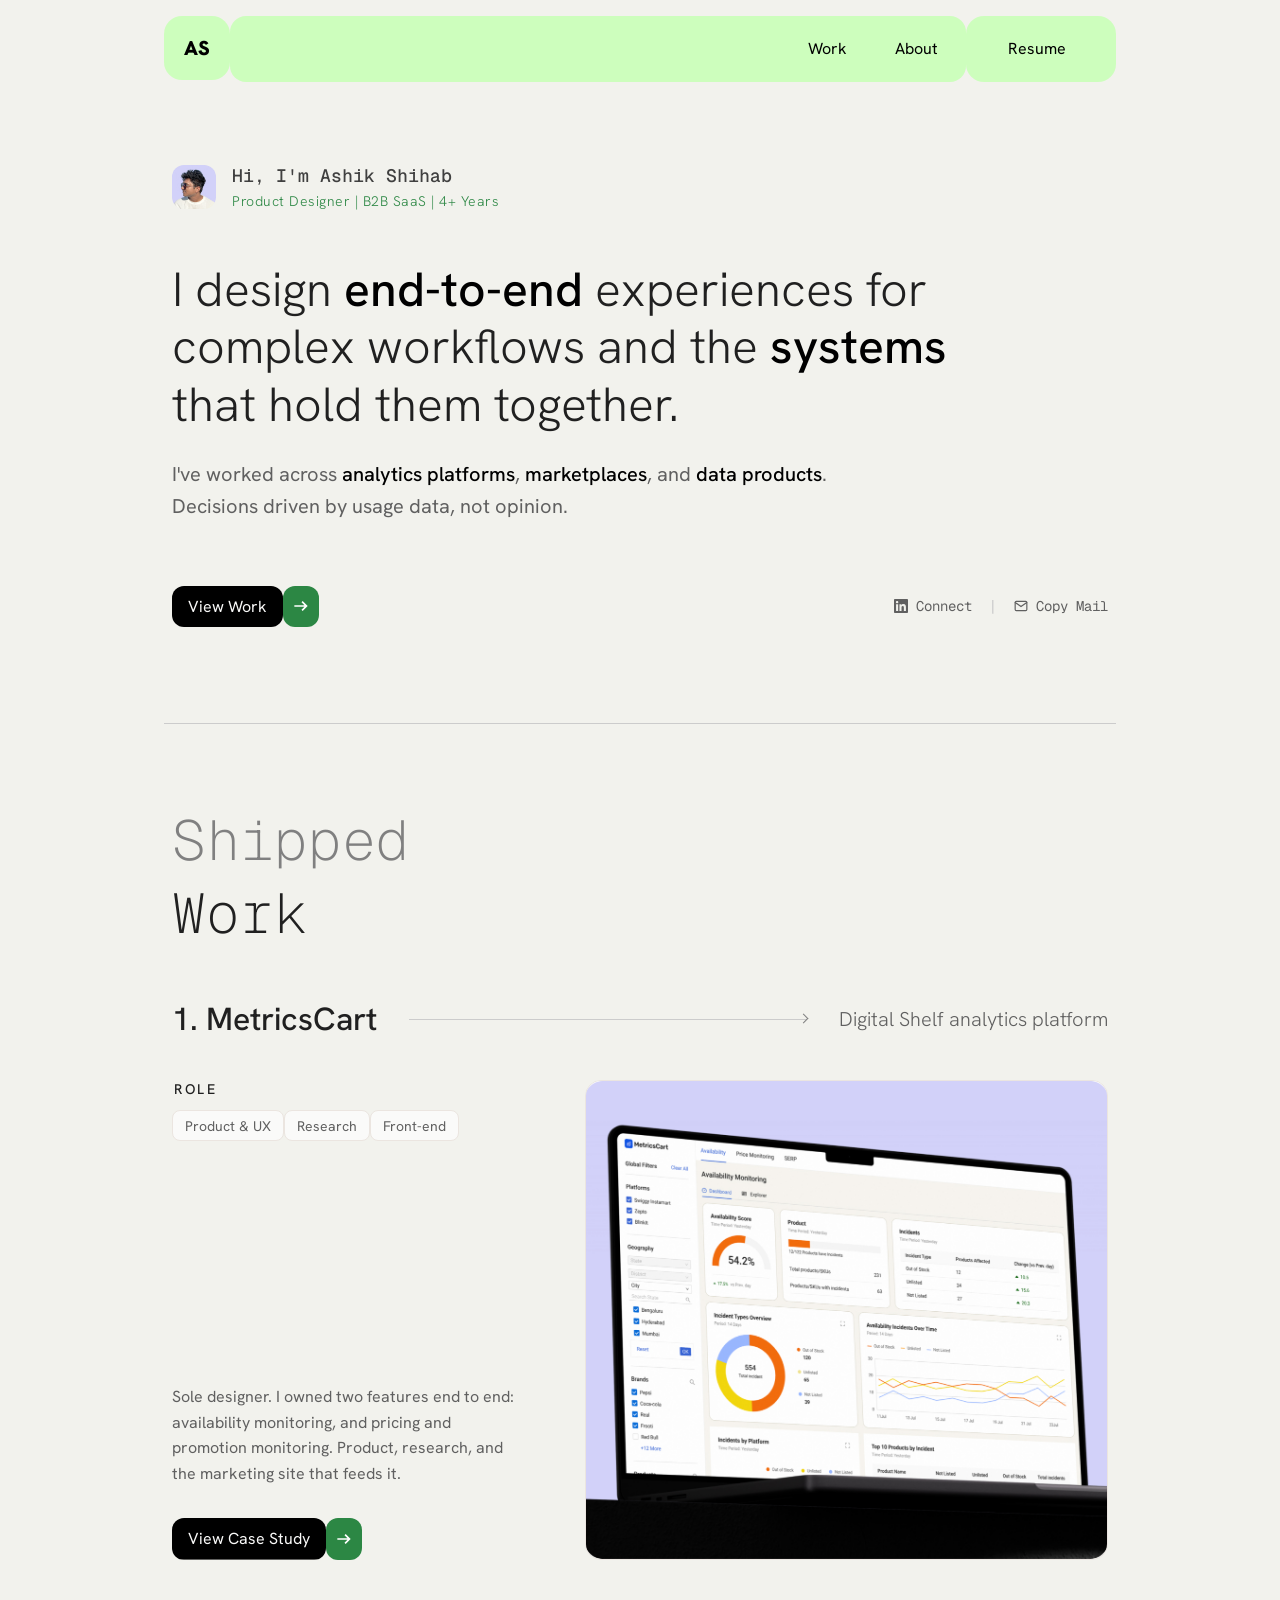
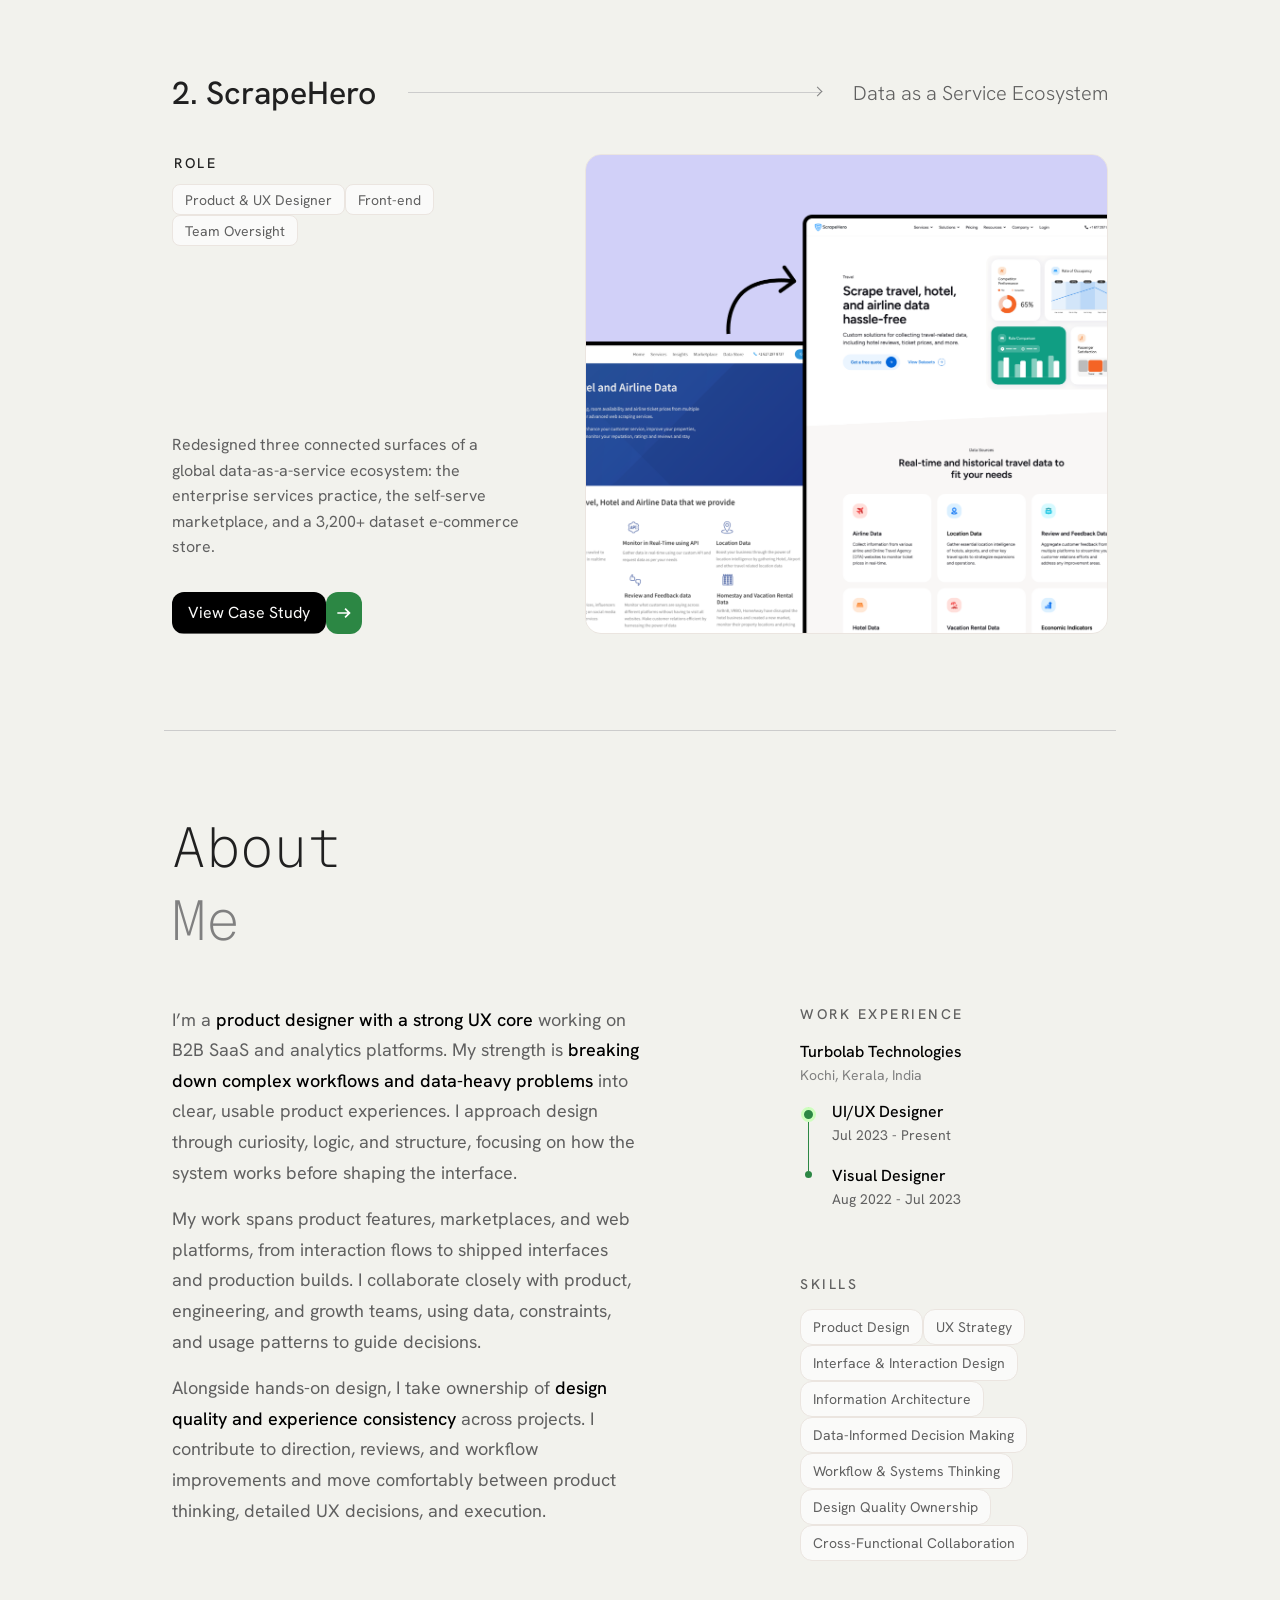
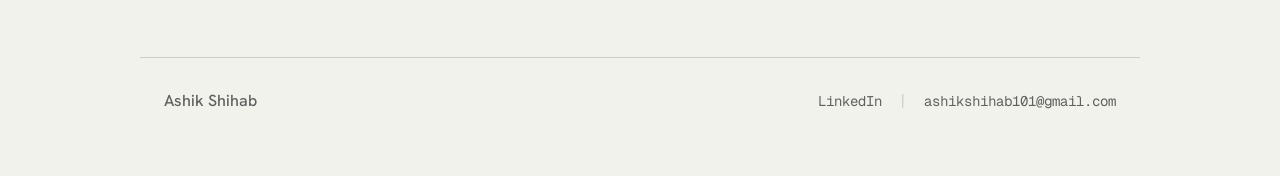
==== commit 355cc564: "minor" ====
--- a/index.html
+++ b/index.html
@@ -79,7 +79,7 @@
         <img src="assets/Ashik-Shihab%201.jpg" alt="Ashik Shihab" class="hero-avatar" style="width: 44px; height: 44px; border-radius: 12px; object-fit: cover;">
         <div>
           <h2 class="hero-title">Hi, I'm Ashik Shihab</h2>
-          <p style="font-size: var(--fs-xs); font-weight: var(--fw-light); color: var(--text-muted); margin-bottom: 0; margin-top: 0; letter-spacing: 0.5px;">Product Designer | B2B SaaS | 4+ Years</p>
+          <p style="font-size: var(--fs-xs); font-weight: var(--fw-light); color: var(--primary-color); margin-bottom: 0; margin-top: 0; letter-spacing: 0.5px;">Product Designer | B2B SaaS | 4+ Years</p>
         </div>
       </div>
       <h1 class="hero-additional-info" style="margin-top: 3rem; margin-bottom: 1.5rem;">
--- a/variables.css
+++ b/variables.css
@@ -1,14 +1,14 @@
 :root {
     /* Colors */
-    --primary-color: #DF553A;
-    --primary-hover: #ff9858;
-    --bg-color: hsl(40, 30%, 97%);
-    --dark-black: #180B09;
+    --primary-color: hsl(136, 51%, 35%);
+    --primary-hover: #CDFEBD;
+    --bg-color: hsl(60, 17%, 94%);
+    --dark-black: #000;
     --white: #fafaf9;
-    --mid-black: #303037;
-    --secondary-black: #505057;
-    --light-black: #707077;
-    --text-muted: hsl(53, 2%, 45%);
+    --mid-black: #202020;
+    --secondary-black: #404040;
+    --light-black: #606060;
+    --text-muted: #808080;
     --border-light: hsl(0, 0%, 80%);
     --border-warm: #ebe5e0;
 
--- a/styles.css
+++ b/styles.css
@@ -153,7 +153,7 @@
   flex-direction: row;
   align-content: center;
   gap: 1.5rem;
-  background: var(--dark-black);
+  background: #CDFEBD;
   width: 100%;
   align-items: center;
   justify-content: end;
@@ -164,7 +164,7 @@
 }
 
 .nav a {
-  color: var(--white);
+  color: var(--dark-black);
   padding: 0.75rem;
   background: transparent;
   border-radius: 1rem;
@@ -180,9 +180,9 @@
   font-family: var(--font-heading);
   font-weight: var(--fw-black);
   font-size: var(--fs-md);
-  background: var(--primary-color);
+  background: #CDFEBD;
   border-radius: 1.125rem;
-  color: var(--white);
+  color: var(--dark-black);
   box-shadow: none;
   display: flex;
   align-items: center;
@@ -196,9 +196,9 @@
 .resume-btn {
   display: flex;
   padding: 1rem 1.5rem;
-  background: var(--dark-black);
+  background: #CDFEBD;
   border-radius: 1.125rem;
-  color: #fff;
+  color: var(--dark-black);
   align-items: center;
   justify-content: center;
   min-width: 150px;
@@ -211,7 +211,7 @@
 header.scrolled .logo,
 header.scrolled .nav-spacer,
 header.scrolled .resume-btn {
-  box-shadow: 0 4px 20px rgba(0, 0, 0, 0.3);
+  box-shadow: none;
   transition: box-shadow 0.3s ease;
 }
 
@@ -250,7 +250,7 @@
 }
 
 .hero {
-  padding: 5rem 0.5rem 6rem 0.5rem;
+  padding: 6rem 0.5rem 6rem 0.5rem;
 }
 
 .hero-title {
@@ -783,7 +783,7 @@
 
 /* Adjust the dot for the current role */
 .sub-role-item:first-child::before {
-  border: 3px solid #F1B3A7;
+  border: 3px solid var(--primary-hover);
   left: -7px;
   top: 0.55rem;
   width: 9px;
@@ -1002,8 +1002,8 @@
 }
 
 .case-hero {
-  padding: 6rem 0.5rem 3.5rem 0.5rem;
-  border-bottom: none;
+  padding: 6rem 0.5rem 0rem 0.5rem;
+  border-bottom: 0;
 }
 
 .case-title {
@@ -1646,6 +1646,7 @@
 
   .container-nav .nav a {
     background: var(--dark-black);
+    color: var(--white);
     border-radius: 16px;
     width: 100%;
     text-align: center;
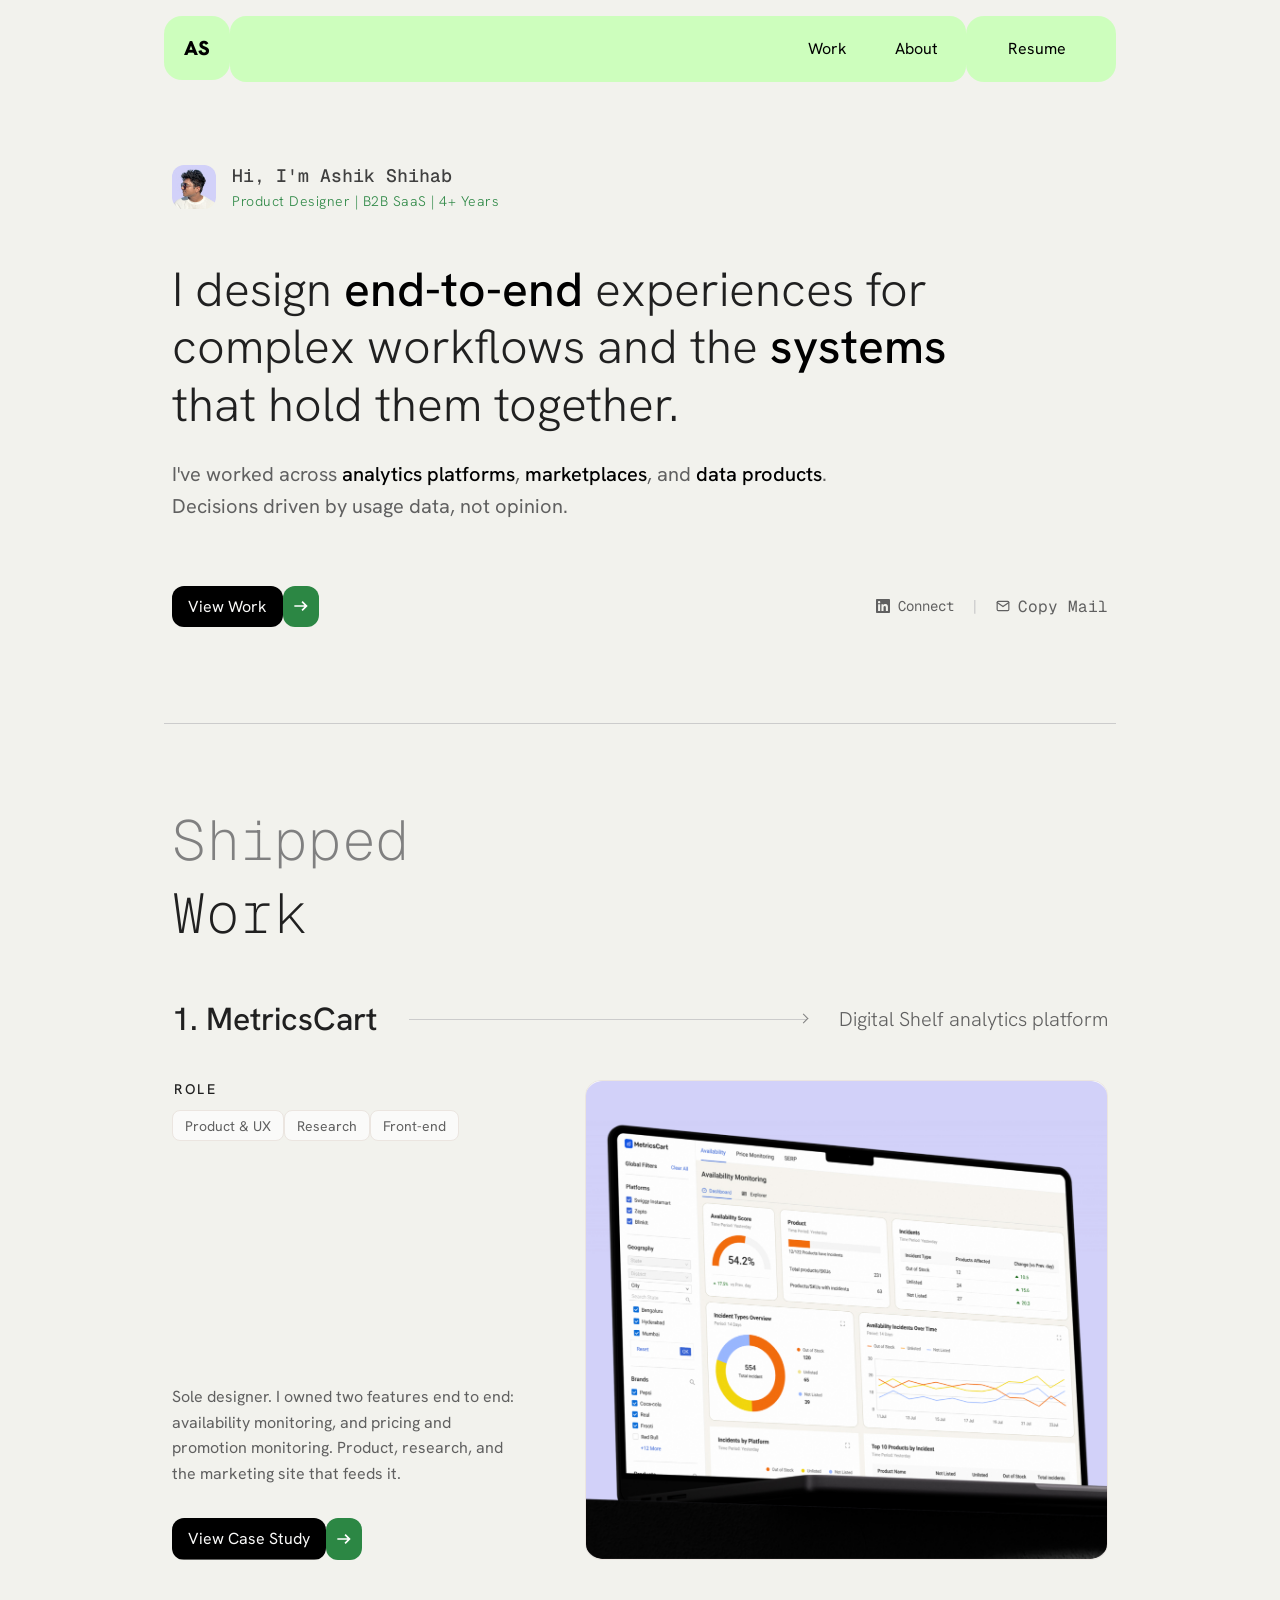
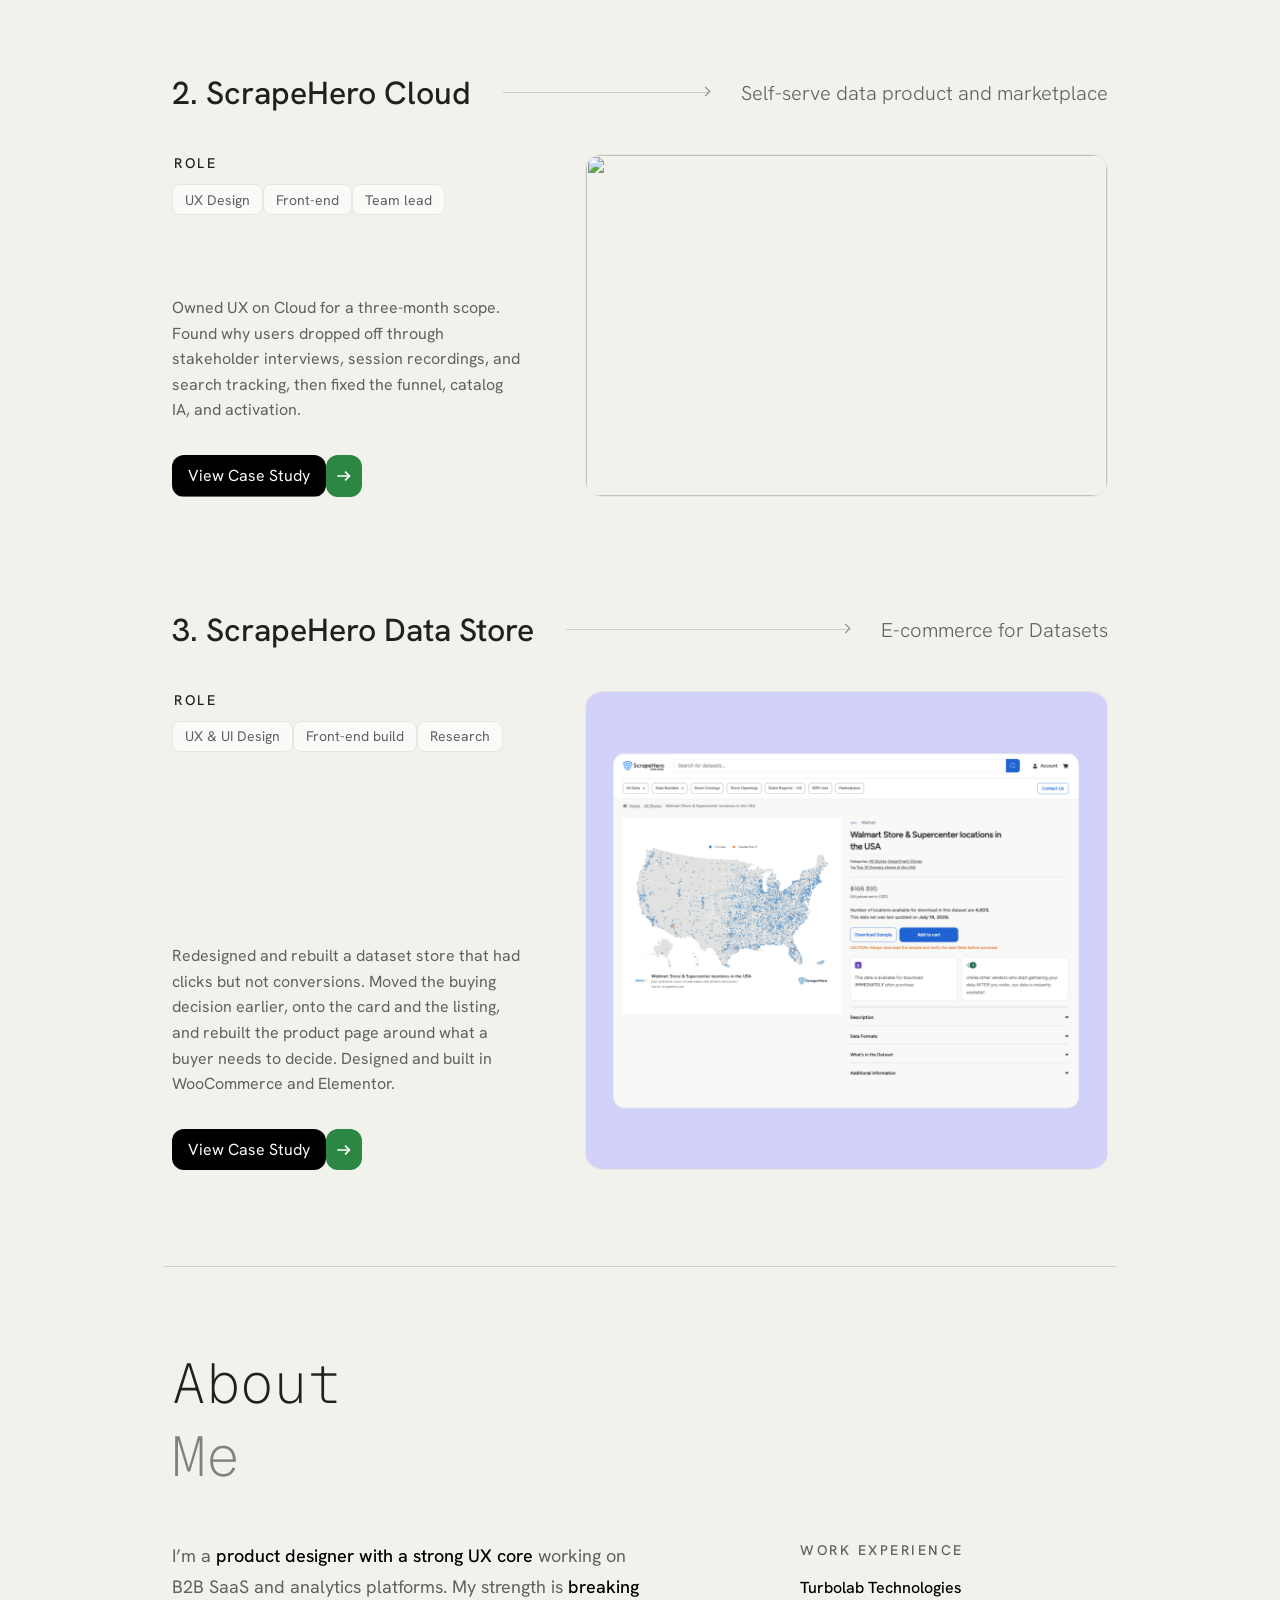
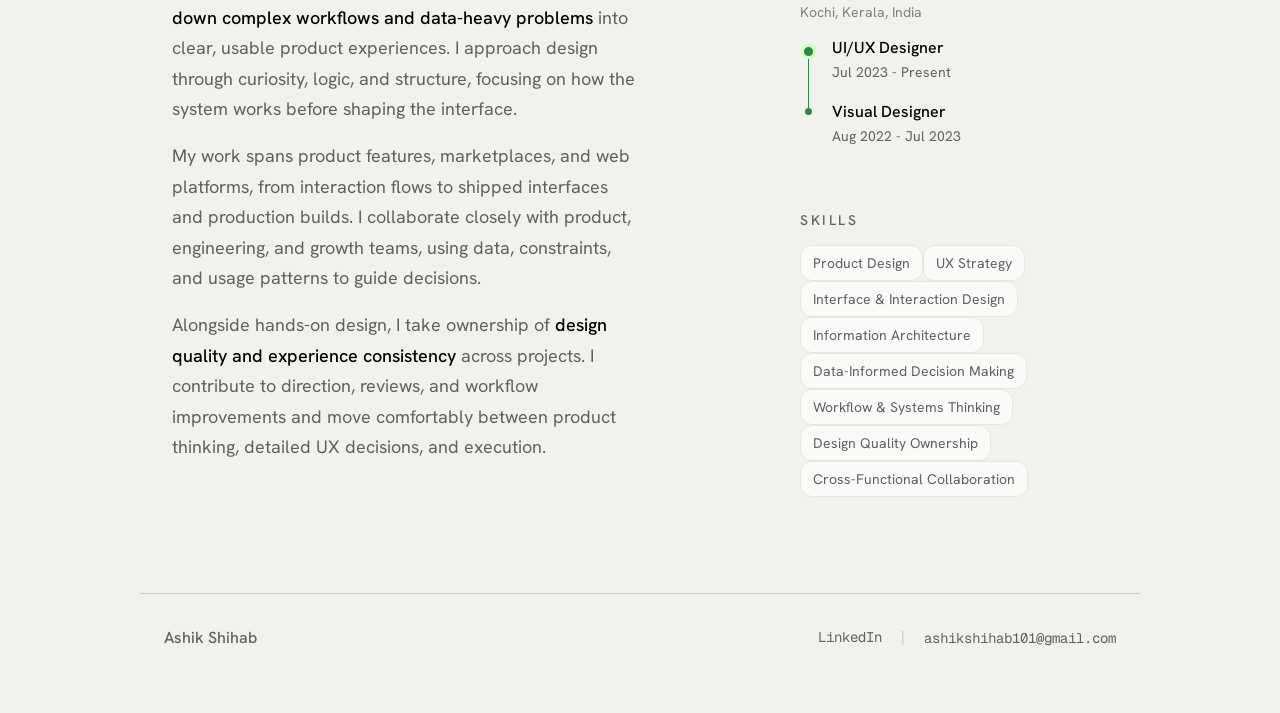
==== commit 3f8706e8: "v6" ====
--- a/index.html
+++ b/index.html
@@ -68,7 +68,7 @@
         </div>
         <a href="Ashik_Shihab.pdf" class="resume-btn" target="_blank">
           <span>Resume</span>
-          <img src="assets/arrow.svg" width="20" height="20" alt="Arrow Icon" />
+          <img src="assets/arrow.svg" width="20" height="20" alt="" />
         </a>
       </div>
     </div>
@@ -76,7 +76,7 @@
   <main>
     <section class="container hero">
       <div style="display: flex; align-items: center; gap: 1rem; margin-bottom: 1rem;">
-        <img src="assets/Ashik-Shihab%201.jpg" alt="Ashik Shihab" class="hero-avatar" style="width: 44px; height: 44px; border-radius: 12px; object-fit: cover;">
+        <img src="assets/Ashik-Shihab%201.jpg" alt="" class="hero-avatar" style="width: 44px; height: 44px; border-radius: 12px; object-fit: cover;">
         <div>
           <h2 class="hero-title">Hi, I'm Ashik Shihab</h2>
           <p style="font-size: var(--fs-xs); font-weight: var(--fw-light); color: var(--primary-color); margin-bottom: 0; margin-top: 0; letter-spacing: 0.5px;">Product Designer | B2B SaaS | 4+ Years</p>
@@ -91,17 +91,17 @@
       <div class="hero-cta" style="align-items: center;">
         <a href="#work" class="btn-primary">
           <span class="btn-label">View Work</span>
-          <span class="btn-arrow"><img src="assets/arrow.svg" width="20" height="20" alt="Arrow Icon" /></span>
+          <span class="btn-arrow"><img src="assets/arrow.svg" width="20" height="20" alt="" /></span>
         </a>
-        <div class="hero-social" style="display: flex; gap: 1rem; font-size: var(--fs-xs); font-family: var(--font-mono); margin-left: auto;">
-          <a href="https://www.linkedin.com/in/ashik-shihab/" target="_blank" style="display: flex; align-items: center; gap: 0.5rem; color: var(--light-black); font-size: var(--fs-xs); font-family: var(--font-mono); text-decoration: none; transition: var(--transition-smooth);" onmouseover="this.style.color='var(--primary-color)'" onmouseout="this.style.color='var(--light-black)'">
-            <svg xmlns="http://www.w3.org/2000/svg" width="14" height="14" viewBox="0 0 24 24" fill="currentColor"><path d="M20.447 20.452h-3.554v-5.569c0-1.328-.027-3.037-1.852-3.037-1.853 0-2.136 1.445-2.136 2.939v5.667H9.351V9h3.414v1.561h.046c.477-.9 1.637-1.85 3.37-1.85 3.601 0 4.267 2.37 4.267 5.455v6.286zM5.337 7.433c-1.144 0-2.063-.926-2.063-2.065 0-1.138.92-2.063 2.063-2.063 1.14 0 2.064.925 2.064 2.063 0 1.139-.925 2.065-2.064 2.065zm1.782 13.019H3.555V9h3.564v11.452zM22.225 0H1.771C.792 0 0 .774 0 1.729v20.542C0 23.227.792 24 1.771 24h20.451C23.2 24 24 23.227 24 22.271V1.729C24 .774 23.2 0 22.222 0h.003z"/></svg>
+        <div class="hero-social social-links-wrapper">
+          <a href="https://www.linkedin.com/in/ashik-shihab/" target="_blank" class="social-link" aria-label="LinkedIn profile">
+            <svg aria-hidden="true" xmlns="http://www.w3.org/2000/svg" width="14" height="14" viewBox="0 0 24 24" fill="currentColor"><path d="M20.447 20.452h-3.554v-5.569c0-1.328-.027-3.037-1.852-3.037-1.853 0-2.136 1.445-2.136 2.939v5.667H9.351V9h3.414v1.561h.046c.477-.9 1.637-1.85 3.37-1.85 3.601 0 4.267 2.37 4.267 5.455v6.286zM5.337 7.433c-1.144 0-2.063-.926-2.063-2.065 0-1.138.92-2.063 2.063-2.063 1.14 0 2.064.925 2.064 2.063 0 1.139-.925 2.065-2.064 2.065zm1.782 13.019H3.555V9h3.564v11.452zM22.225 0H1.771C.792 0 0 .774 0 1.729v20.542C0 23.227.792 24 1.771 24h20.451C23.2 24 24 23.227 24 22.271V1.729C24 .774 23.2 0 22.222 0h.003z"/></svg>
             Connect
           </a>
-          <span style="color: var(--border-light); display: flex; align-items: center;">|</span>
-          <button onclick="navigator.clipboard.writeText('ashikshihab101@gmail.com'); const icon = this.querySelector('.copy-icon'); const text = this.querySelector('.copy-text'); const origIcon = icon.innerHTML; icon.innerHTML = '<polyline points=\'20 6 9 17 4 12\'></polyline>'; text.innerText = 'Copied!'; setTimeout(() => { icon.innerHTML = origIcon; text.innerText = 'Copy Mail'; }, 2000);" style="display: flex; align-items: center; gap: 0.5rem; color: var(--light-black); font-size: var(--fs-xs); font-family: var(--font-mono); text-decoration: none; transition: var(--transition-smooth); background: none; border: none; padding: 0; cursor: pointer;" onmouseover="this.style.color='var(--primary-color)'" onmouseout="this.style.color='var(--light-black)'">
-            <svg class="copy-icon" xmlns="http://www.w3.org/2000/svg" width="14" height="14" viewBox="0 0 24 24" fill="none" stroke="currentColor" stroke-width="2" stroke-linecap="round" stroke-linejoin="round"><path d="M4 4h16c1.1 0 2 .9 2 2v12c0 1.1-.9 2-2 2H4c-1.1 0-2-.9-2-2V6c0-1.1.9-2 2-2z"></path><polyline points="22,6 12,13 2,6"></polyline></svg>
-            <span class="copy-text" style="font-size: var(--fs-xs); font-family: var(--font-mono);">Copy Mail</span>
+          <span class="social-divider">|</span>
+          <button class="social-link" onclick="navigator.clipboard.writeText('ashikshihab101@gmail.com'); const icon = this.querySelector('.copy-icon'); const text = this.querySelector('.copy-text'); const origIcon = icon.innerHTML; icon.innerHTML = '<polyline points=\'20 6 9 17 4 12\'></polyline>'; text.innerText = 'Copied!'; setTimeout(() => { icon.innerHTML = origIcon; text.innerText = 'Copy Mail'; }, 2000);" aria-label="Copy email address">
+            <svg aria-hidden="true" class="copy-icon" xmlns="http://www.w3.org/2000/svg" width="14" height="14" viewBox="0 0 24 24" fill="none" stroke="currentColor" stroke-width="2" stroke-linecap="round" stroke-linejoin="round"><path d="M4 4h16c1.1 0 2 .9 2 2v12c0 1.1-.9 2-2 2H4c-1.1 0-2-.9-2-2V6c0-1.1.9-2 2-2z"></path><polyline points="22,6 12,13 2,6"></polyline></svg>
+            <span class="copy-text">Copy Mail</span>
           </button>
         </div>
       </div>
@@ -136,29 +136,29 @@
                 Sole designer. I owned two features end to end: availability monitoring, and pricing and promotion monitoring. Product, research, and the marketing site that feeds it.
               </p>
 
-              <a href="metricscart.html" class="btn-primary desktop-btn" style="margin-top: 2rem;">
+              <a href="metricscart" class="btn-primary desktop-btn" style="margin-top: 2rem;">
                 <span class="btn-label">View Case Study</span>
-                <span class="btn-arrow"><img src="assets/arrow.svg" width="20" height="20" alt="Arrow Icon" /></span>
+                <span class="btn-arrow"><img src="assets/arrow.svg" width="20" height="20" alt="" /></span>
               </a>
             </div>
-            <a href="metricscart.html" class="btn-primary mobile-btn" style="margin-top: 2rem;">
+            <a href="metricscart" class="btn-primary mobile-btn" style="margin-top: 2rem;">
               <span class="btn-label">View Case Study</span>
-              <span class="btn-arrow"><img src="assets/arrow.svg" width="20" height="20" alt="Arrow Icon" /></span>
+              <span class="btn-arrow"><img src="assets/arrow.svg" width="20" height="20" alt="" /></span>
             </a>
           </div>
           <div class="work-grid-right">
             <div class="work-image-container">
-              <img src="assets/mc.png" alt="MetricsCart Work Screenshot" class="work-image" />
-            </div>
-          </div>
-        </div>
-      </div>
-
-      <div class="work-container sh">
+              <img src="assets/mc.png" alt="" class="work-image" />
+            </div>
+          </div>
+        </div>
+      </div>
+
+      <div class="work-container shc">
         <div class="work-header">
-          <h3>2. ScrapeHero</h3>
+          <h3>2. ScrapeHero Cloud</h3>
           <div class="work-connector"></div>
-          <p class="project-tagline">Data as a Service Ecosystem</p>
+          <p class="project-tagline">Self-serve data product and marketplace</p>
         </div>
         <div class="work-grid">
           <div class="work-grid-left">
@@ -168,30 +168,73 @@
                   <h4>Role</h4>
                 </div>
                 <ul class="work-role-list">
-                  <li>Product & UX Designer</li>
+                  <li>UX Design</li>
                   <li>Front-end</li>
-                  <li>Team Oversight</li>
+                  <li>Team lead</li>
                 </ul>
               </div>
             </div>
             <div class="work-desc-group">
               <p class="project-details">
-                Redesigned three connected surfaces of a global data-as-a-service ecosystem: the enterprise services practice, the self-serve marketplace, and a 3,200+ dataset e-commerce store.
+                Owned UX on Cloud for a three-month scope. Found why users dropped off through stakeholder interviews, session recordings, and search tracking, then fixed the funnel, catalog IA, and activation.
               </p>
 
-              <a href="scrapehero.html" class="btn-primary desktop-btn" style="margin-top: 2rem;">
+              <a href="scrapehero-cloud" class="btn-primary desktop-btn" style="margin-top: 2rem;">
                 <span class="btn-label">View Case Study</span>
-                <span class="btn-arrow"><img src="assets/arrow.svg" width="20" height="20" alt="Arrow Icon" /></span>
+                <span class="btn-arrow"><img src="assets/arrow.svg" width="20" height="20" alt="" /></span>
               </a>
             </div>
-            <a href="scrapehero.html" class="btn-primary mobile-btn" style="margin-top: 2rem;">
+            <a href="scrapehero-cloud" class="btn-primary mobile-btn" style="margin-top: 2rem;">
               <span class="btn-label">View Case Study</span>
-              <span class="btn-arrow"><img src="assets/arrow.svg" width="20" height="20" alt="Arrow Icon" /></span>
+              <span class="btn-arrow"><img src="assets/arrow.svg" width="20" height="20" alt="" /></span>
             </a>
           </div>
           <div class="work-grid-right">
             <div class="work-image-container">
-              <img src="assets/sh.png" alt="ScrapeHero Work Screenshot" class="work-image" />
+              <img src="assets/sh-m.png" alt="" class="work-image" />
+            </div>
+          </div>
+        </div>
+      </div>
+
+      <div class="work-container sh">
+        <div class="work-header">
+          <h3>3. ScrapeHero Data Store</h3>
+          <div class="work-connector"></div>
+          <p class="project-tagline">E-commerce for Datasets</p>
+        </div>
+        <div class="work-grid">
+          <div class="work-grid-left">
+            <div class="work-cards">
+              <div class="work-role">
+                <div class="work-role-title">
+                  <h4>Role</h4>
+                </div>
+                <ul class="work-role-list">
+                  <li>UX & UI Design</li>
+                  <li>Front-end build</li>
+                  <li>Research</li>
+                </ul>
+              </div>
+            </div>
+            <div class="work-desc-group">
+              <p class="project-details">
+                Redesigned and rebuilt a dataset store that had clicks but not conversions. Moved the buying decision earlier, onto the card and the listing, and rebuilt the product page around what a buyer needs to decide. Designed and built in WooCommerce and Elementor.
+              </p>
+
+              <a href="scrapehero-store" class="btn-primary desktop-btn" style="margin-top: 2rem;">
+                <span class="btn-label">View Case Study</span>
+                <span class="btn-arrow"><img src="assets/arrow.svg" width="20" height="20" alt="" /></span>
+              </a>
+            </div>
+            <a href="scrapehero-store" class="btn-primary mobile-btn" style="margin-top: 2rem;">
+              <span class="btn-label">View Case Study</span>
+              <span class="btn-arrow"><img src="assets/arrow.svg" width="20" height="20" alt="" /></span>
+            </a>
+          </div>
+          <div class="work-grid-right">
+            <div class="work-image-container">
+              <img src="assets/sh.png" alt="" class="work-image" />
             </div>
           </div>
         </div>
@@ -261,13 +304,13 @@
       </div>
     </section>
   </main>
-  <footer style="border-top: 1px solid var(--border-light); padding: 2rem 0;">
-    <div class="container" style="max-width: 1000px; display: flex; justify-content: space-between; align-items: center; flex-wrap: wrap; gap: 1rem;">
-      <div style="font-family: var(--font-heading); font-weight: var(--fw-medium);">Ashik Shihab</div>
-      <div style="display: flex; gap: 1rem; font-size: var(--fs-xs); font-family: var(--font-mono);">
-        <a href="https://www.linkedin.com/in/ashik-shihab/" target="_blank" style="color: var(--light-black); font-size: var(--fs-xs); font-family: var(--font-mono); text-decoration: none; transition: var(--transition-smooth);" onmouseover="this.style.color='var(--primary-color)'" onmouseout="this.style.color='var(--light-black)'">LinkedIn</a>
-        <span style="color: var(--border-light); display: flex; align-items: center;">|</span>
-        <button onclick="navigator.clipboard.writeText('ashikshihab101@gmail.com'); const text = this; const origText = 'ashikshihab101@gmail.com'; text.innerText = 'Copied!'; setTimeout(() => { text.innerText = origText; }, 2000);" style="color: var(--light-black); font-size: var(--fs-xs); font-family: var(--font-mono); text-decoration: none; transition: var(--transition-smooth); background: none; border: none; padding: 0; cursor: pointer;" onmouseover="this.style.color='var(--primary-color)'" onmouseout="this.style.color='var(--light-black)'">ashikshihab101@gmail.com</button>
+  <footer class="site-footer">
+    <div class="container site-footer-inner">
+      <div class="site-footer-logo">Ashik Shihab</div>
+      <div class="social-links-wrapper">
+        <a href="https://www.linkedin.com/in/ashik-shihab/" target="_blank" class="social-link" aria-label="LinkedIn profile">LinkedIn</a>
+        <span class="social-divider">|</span>
+        <button class="social-link" onclick="navigator.clipboard.writeText('ashikshihab101@gmail.com'); const text = this; const origText = 'ashikshihab101@gmail.com'; text.innerText = 'Copied!'; setTimeout(() => { text.innerText = origText; }, 2000);" aria-label="Copy email address">ashikshihab101@gmail.com</button>
       </div>
     </div>
   </footer>
--- a/variables.css
+++ b/variables.css
@@ -2,6 +2,8 @@
     /* Colors */
     --primary-color: hsl(136, 51%, 35%);
     --primary-hover: #CDFEBD;
+    --accent-blue: #4E4BE7;
+    --accent-blue-hover: #D2D1F9;
     --bg-color: hsl(60, 17%, 94%);
     --dark-black: #000;
     --white: #fafaf9;
--- a/styles.css
+++ b/styles.css
@@ -122,7 +122,7 @@
 .nav-toggle {
   display: none;
   margin-left: auto;
-  background: var(--dark-black);
+  background: var(--primary-hover);
   border: none;
   border-radius: 1.125rem;
   height: 64px;
@@ -135,7 +135,7 @@
   display: block;
   width: 20px;
   height: 2px;
-  background: var(--white);
+  background: var(--dark-black);
   border-radius: 999px;
   transition: transform 0.3s ease, opacity 0.3s ease;
 }
@@ -243,7 +243,7 @@
   opacity: 1;
 }
 
-.bold {
+.bold, strong, b {
   font-size: inherit;
   font-weight: var(--fw-medium);
   color: var(--dark-black);
@@ -290,6 +290,10 @@
   gap: 2rem;
 }
 
+.hero-social {
+  margin-left: auto;
+}
+
 /* BUTTON BASE STYLES */
 .btn-primary,
 .btn-secondary {
@@ -486,7 +490,7 @@
   flex-direction: column;
 }
 
-.mc {
+.mc, .shc {
   padding-bottom: 0;
   border-bottom: none;
   margin-bottom: 4rem;
@@ -1111,9 +1115,9 @@
 .case-section p {
   font-size: var(--fs-sm);
   color: var(--light-black);
-  font-weight: var(--fw-light);
+  font-weight: var(--fw-regular);
   line-height: 1.6;
-  margin-bottom: 1.5rem;
+  margin-bottom: 1rem;
   margin-top: 0;
 }
 
@@ -1140,6 +1144,9 @@
   font-size: 1rem;
   color: var(--text-muted);
   margin: 0;
+  text-align: left;
+  border-left: 2px solid var(--primary-color);
+  padding-left: 1rem;
 }
 
 .case-section ul {
@@ -1528,6 +1535,10 @@
 /* RESPONSIVE LAYOUTS */
 
 @media (max-width: 900px) {
+  .hero-social {
+    display: none !important;
+  }
+
   h1, .hero-additional-info {
     font-size: var(--fs-xl);
   }
@@ -1583,6 +1594,10 @@
 
   h2 {
     font-size: var(--fs-xxl);
+  }
+
+  h3 {
+    font-size: var(--fs-lg);
   }
 
   .hero {
@@ -1611,7 +1626,7 @@
   .nav-spacer {
     display: block;
     flex-grow: 1;
-    background: var(--dark-black);
+    background: var(--primary-hover);
     border-radius: 1.125rem;
     height: 64px;
   }
@@ -1748,7 +1763,11 @@
   }
 
   /* Case Study Responsive */
-  .case-meta-grid,
+  .case-meta-grid {
+    grid-template-columns: repeat(2, 1fr);
+    gap: 1.5rem;
+  }
+
   .impact-grid {
     grid-template-columns: 1fr;
     gap: 1.5rem;
@@ -1790,12 +1809,16 @@
   }
 
   h2,
-  .hero-title,
   .hero-description,
   .proof-text p {
     width: 75%;
   }
 
+  .hero-title {
+    width: 100%;
+    white-space: nowrap;
+  }
+
 
   .about-right {
     flex-direction: row;
@@ -1807,6 +1830,187 @@
     width: 48%;
   }
 
+}
+/* User Cards - MetricsCart */
+.user-cards-grid {
+  display: grid;
+  grid-template-columns: 1fr;
+  gap: 0;
+  margin-top: 1.5rem;
+  margin-bottom: 2rem;
+  margin-left: -16px;
+  width: calc(100% + 32px);
+}
+
+.user-card {
+  background-color: var(--white);
+  border: 1px solid var(--border-light);
+  border-radius: 20px;
+  padding: 2rem;
+  display: grid;
+  grid-template-columns: repeat(3, 1fr);
+  gap: 0;
+  font-family: var(--font-body);
+}
+
+.user-card:nth-child(2) {
+  border-top: none;
+  border-bottom: none;
+}
+
+
+
+
+
+
+
+.user-card-col {
+  display: flex;
+  flex-direction: column;
+}
+
+.user-card-col:first-child {
+  padding-right: 1rem;
+}
+
+.user-card-col:last-child {
+  padding-left: 2rem;
+}
+
+.user-card h4 {
+  font-size: 1.125rem;
+  font-weight: var(--fw-semibold);
+  color: var(--mid-black);
+  margin-top: 0;
+  margin-bottom: 0;
+}
+
+
+
+.user-card .user-card-label {
+  font-size: var(--fs-xs);
+  color: var(--text-muted);
+  text-transform: uppercase;
+  letter-spacing: 0.1em;
+  margin-bottom: 3rem;
+  font-weight: var(--fw-medium);
+}
+
+.user-card .user-card-label.is-after {
+  color: var(--primary-color);
+}
+
+.user-card-col:nth-child(2) {
+  position: relative;
+  padding-left: 1rem;
+  padding-right: 2rem;
+}
+
+.user-card-col:nth-child(2)::after {
+  content: "";
+  position: absolute;
+  right: 0;
+  top: 0;
+  bottom: 0;
+  width: 1px;
+  background-color: var(--border-light);
+}
+
+.user-card .user-card-value {
+  font-size: var(--fs-xs);
+  color: var(--mid-black);
+  font-weight: var(--fw-semibold);
+  margin-top: 0;
+  text-transform: uppercase;
+  letter-spacing: 0.05em;
+}
+
+.user-card .user-card-desc {
+  font-size: var(--fs-xs);
+  color: var(--secondary-black);
+  line-height: 1.4;
+  margin-bottom: 0;
+  margin-top: 0;
+}
+
+.user-card-divider {
+  height: 1px;
+  background-color: #424242;
+  margin-top: auto;
+  margin-bottom: 1.25rem;
+  width: 100%;
+}
+
+.user-card-pill {
+  display: inline-flex;
+  align-items: center;
+  justify-content: center;
+  padding: 0.4rem 0.8rem;
+  border-radius: 8px;
+  font-size: 0.85rem;
+  font-weight: var(--fw-medium);
+  align-self: flex-start;
+}
+
+.pill-dashboard {
+  background-color: #dcfce7;
+  color: #115e59;
+}
+
+.pill-explorer {
+  background-color: #ede9fe;
+  color: #4c1d95;
+}
+
+.user-card .user-card-cadence {
+  margin-top: auto;
+  color: var(--text-muted);
+}
+
+.user-card .user-card-surface {
+  margin-top: 0.25rem;
+  color: var(--text-muted);
+}
+
+.user-card .user-card-surface strong {
+  font-weight: var(--fw-semibold);
+  color: var(--primary-color);
+}
+
+.user-card .user-card-surface.is-explorer strong {
+  color: var(--accent-blue);
+}
+
+@media (max-width: 768px) {
+  .user-cards-grid {
+    grid-template-columns: 1fr;
+  }
+  .user-card {
+    grid-template-columns: 1fr;
+    gap: 2rem;
+  }
+  .user-card-col:first-child {
+    padding-right: 0;
+  }
+  .user-card-col:nth-child(2) {
+    padding-left: 0;
+    padding-right: 0;
+  }
+  .user-card-col:nth-child(2)::after {
+    display: none;
+  }
+  .user-card-col:last-child {
+    padding-left: 0;
+  }
+  .user-card .user-card-label {
+    margin-bottom: 0.75rem;
+  }
+  .user-card h4 {
+    margin-bottom: 0.25rem;
+  }
+  .desktop-br {
+    display: none;
+  }
 }
 
 /* MOBILE SPECIFIC OVERRIDES */
@@ -1815,9 +2019,7 @@
     display: none;
   }
 
-  .hero-social {
-    display: none !important;
-  }
+
 
   .container {
     margin: 0 1rem;
@@ -1856,4 +2058,58 @@
   .case-table td {
     padding: 1rem;
   }
-}+}
+
+/* --- Semantic Components --- */
+.site-footer {
+  border-top: 1px solid var(--border-light);
+  padding: 2rem 0;
+}
+.site-footer-inner {
+  max-width: 1000px;
+  display: flex;
+  justify-content: space-between;
+  align-items: center;
+  flex-wrap: wrap;
+  gap: 1rem;
+}
+.site-footer-logo {
+  font-family: var(--font-heading);
+  font-weight: var(--fw-medium);
+}
+.social-links-wrapper {
+  display: flex;
+  gap: 1rem;
+  font-size: var(--fs-xs);
+  font-family: var(--font-mono);
+  align-items: center;
+}
+.social-link {
+  color: var(--light-black);
+  font-size: var(--fs-xs);
+  font-family: var(--font-mono);
+  text-decoration: none;
+  transition: var(--transition-smooth);
+  background: none;
+  border: none;
+  padding: 0;
+  cursor: pointer;
+  display: flex;
+  align-items: center;
+  gap: 0.5rem;
+}
+.social-link:hover {
+  color: var(--primary-color);
+}
+.social-divider {
+  color: var(--border-light);
+  display: flex;
+  align-items: center;
+}
+
+.case-companion {
+  font-size: var(--fs-xs);
+  color: var(--light-black);
+  margin-top: 0.75rem;
+}
+.case-companion a { color: var(--primary-color); text-decoration: underline; }
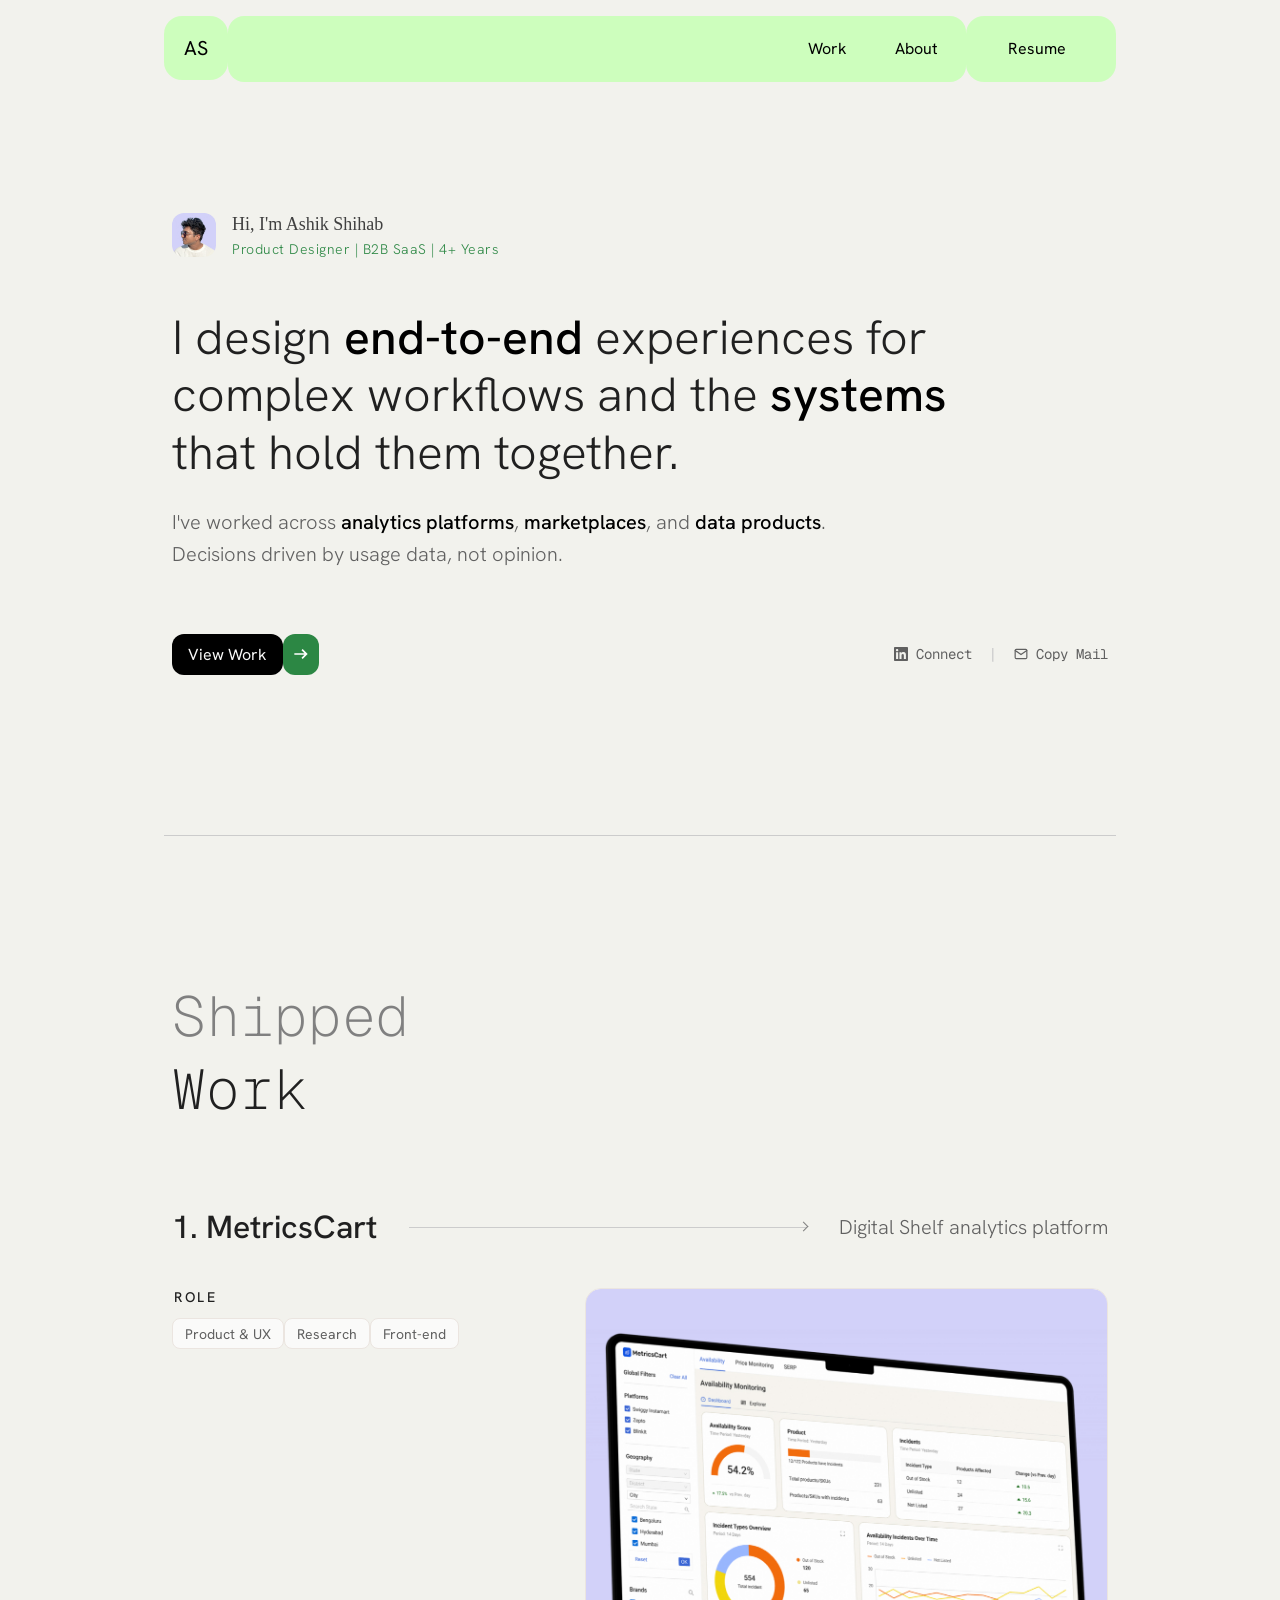
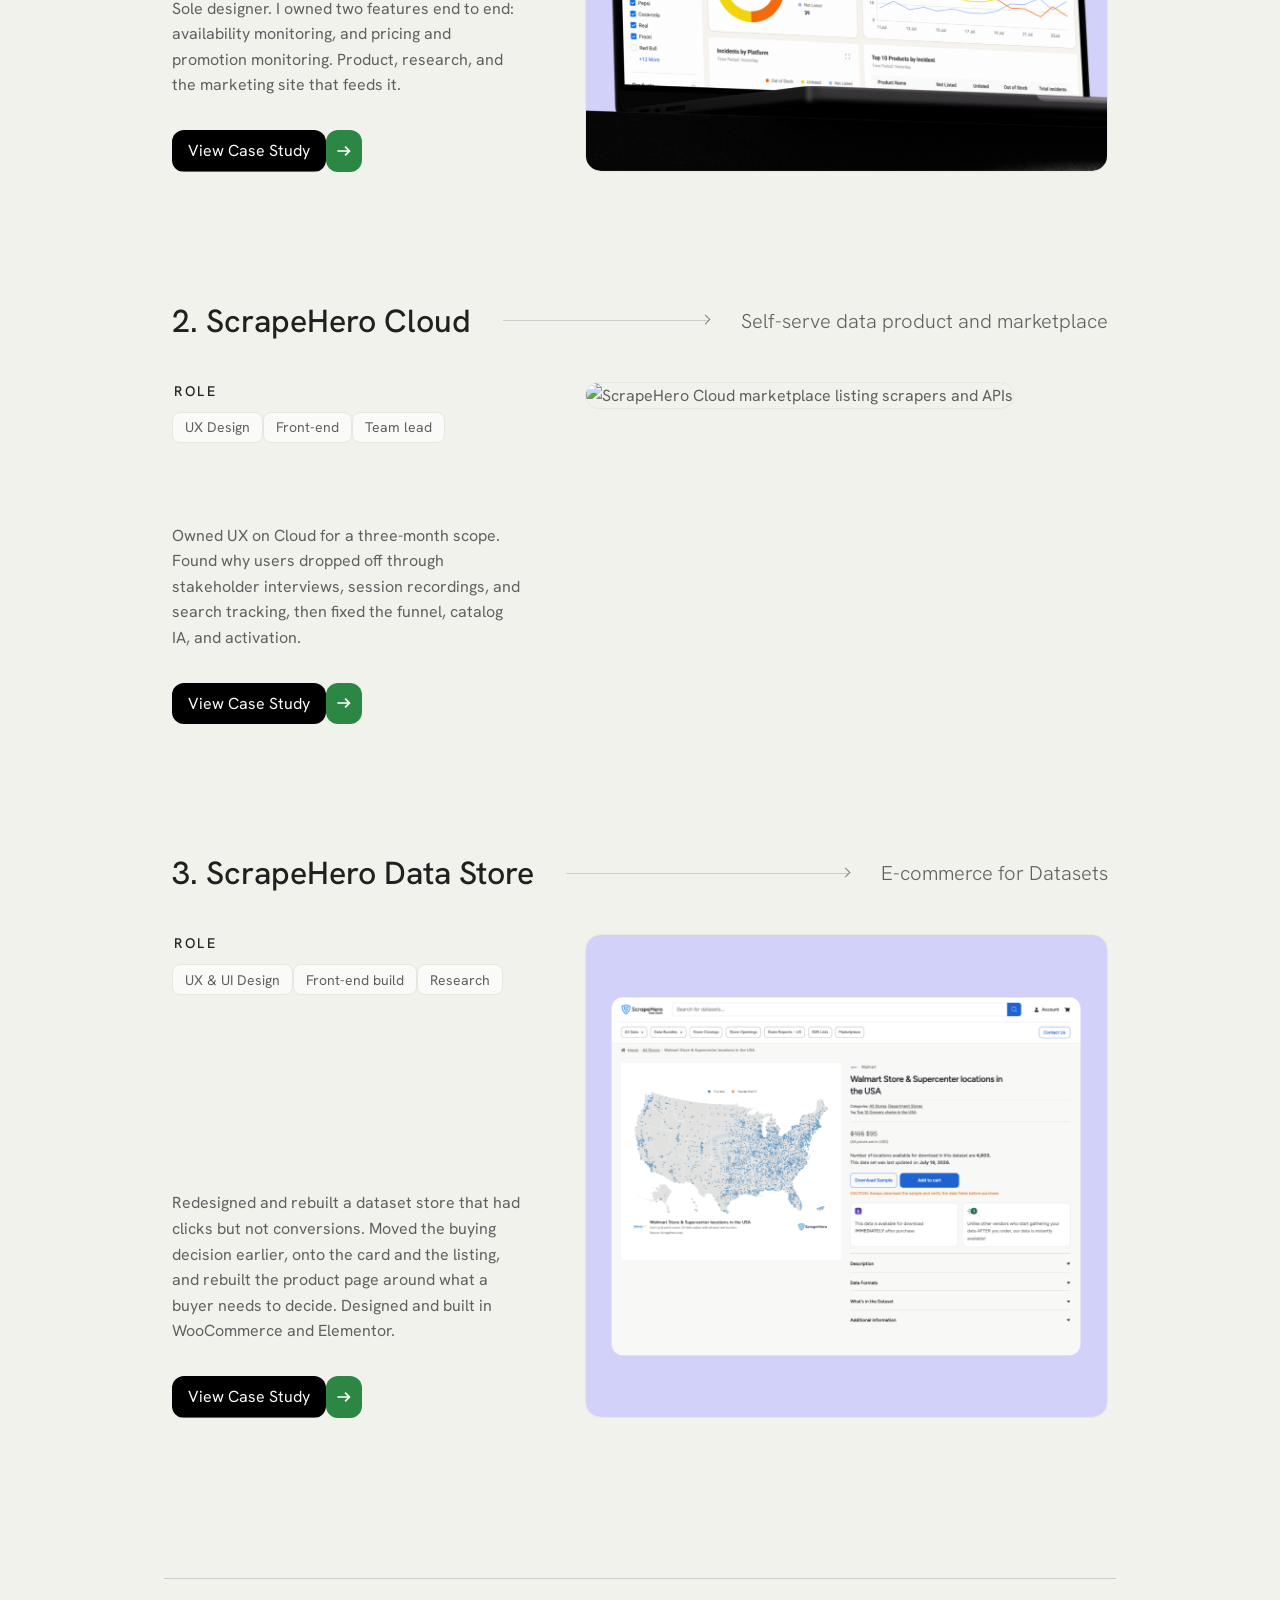
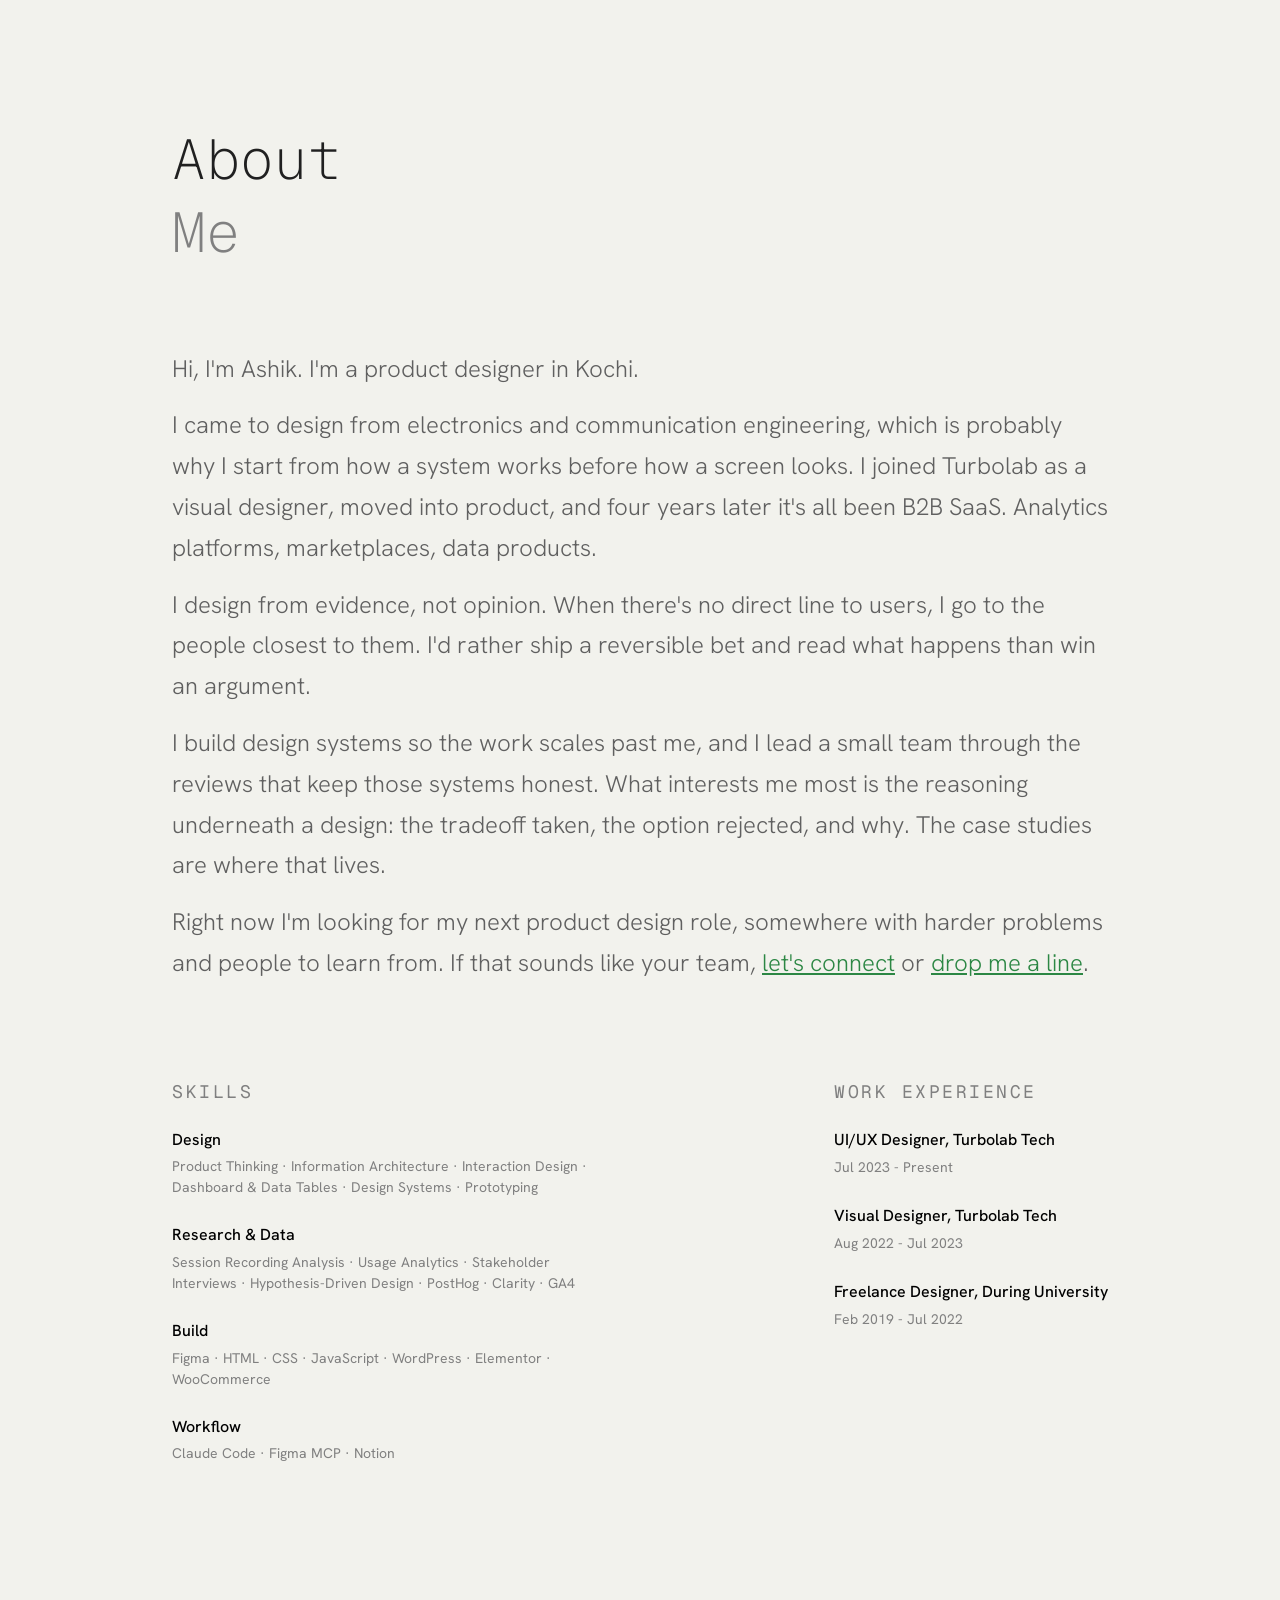
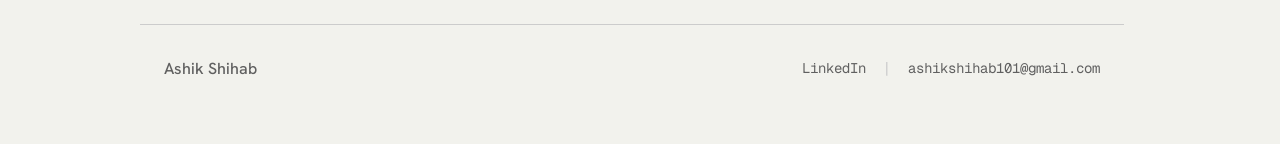
==== commit 87dcce66: "almost done" ====
--- a/index.html
+++ b/index.html
@@ -29,7 +29,7 @@
   <title>Ashik Shihab | Product Designer</title>
   <meta property="og:title" content="Ashik Shihab | Product Designer" />
   <meta property="og:description" content="Product Designer specializing in B2B SaaS and Data Analytics." />
-  <meta property="og:image" content="assets/OG image.png" />
+  <meta property="og:image" content="assets/og-image.png" />
   <meta property="og:type" content="website" />
   <link rel="stylesheet" href="variables.css" />
   <link rel="stylesheet" href="styles.css" />
@@ -75,17 +75,17 @@
   </header>
   <main>
     <section class="container hero">
-      <div style="display: flex; align-items: center; gap: 1rem; margin-bottom: 1rem;">
-        <img src="assets/Ashik-Shihab%201.jpg" alt="" class="hero-avatar" style="width: 44px; height: 44px; border-radius: 12px; object-fit: cover;">
+      <div class="hero-intro-container">
+        <img src="assets/ashik-shihab-1.jpg" alt="" class="hero-avatar">
         <div>
-          <h2 class="hero-title">Hi, I'm Ashik Shihab</h2>
-          <p style="font-size: var(--fs-xs); font-weight: var(--fw-light); color: var(--primary-color); margin-bottom: 0; margin-top: 0; letter-spacing: 0.5px;">Product Designer | B2B SaaS | 4+ Years</p>
-        </div>
-      </div>
-      <h1 class="hero-additional-info" style="margin-top: 3rem; margin-bottom: 1.5rem;">
+          <div class="hero-title">Hi, I'm Ashik Shihab</div>
+          <p class="hero-role-text">Product Designer | B2B SaaS | 4+ Years</p>
+        </div>
+      </div>
+      <h1 class="hero-additional-info">
         I design <span class="bold">end-to-end</span> experiences for complex workflows and the <span class="bold">systems</span> that hold them together.
       </h1>
-      <p class="hero-subtitle" style="margin-top: 0; margin-bottom: 4rem; color: var(--light-black);">
+      <p class="hero-subtitle">
         I've worked across <span class="bold">analytics platforms</span>, <span class="bold">marketplaces</span>, and <span class="bold">data products</span>. Decisions driven by usage data, not opinion.
       </p>
       <div class="hero-cta" style="align-items: center;">
@@ -148,7 +148,9 @@
           </div>
           <div class="work-grid-right">
             <div class="work-image-container">
-              <img src="assets/mc.png" alt="" class="work-image" />
+              <a href="metricscart" tabindex="-1" aria-hidden="true">
+                <img src="assets/mc.png" alt="MetricsCart digital shelf analytics dashboard" class="work-image" />
+              </a>
             </div>
           </div>
         </div>
@@ -191,7 +193,9 @@
           </div>
           <div class="work-grid-right">
             <div class="work-image-container">
-              <img src="assets/sh-m.png" alt="" class="work-image" />
+              <a href="scrapehero-cloud" tabindex="-1" aria-hidden="true">
+                <img src="assets/sh-m.png" alt="ScrapeHero Cloud marketplace listing scrapers and APIs" class="work-image" />
+              </a>
             </div>
           </div>
         </div>
@@ -234,7 +238,9 @@
           </div>
           <div class="work-grid-right">
             <div class="work-image-container">
-              <img src="assets/sh.png" alt="" class="work-image" />
+              <a href="scrapehero-store" tabindex="-1" aria-hidden="true">
+                <img src="assets/sh.png" alt="ScrapeHero Data Store dataset listing page" class="work-image" />
+              </a>
             </div>
           </div>
         </div>
@@ -245,61 +251,61 @@
       <div class="about-content">
         <div class="about-left">
           <p>
-            I’m a
-            <span class="bold">product designer with a strong UX core</span>
-            working on B2B SaaS and analytics platforms. My strength is
-            <span class="bold">breaking down complex workflows and data-heavy problems</span>
-            into clear, usable product experiences. I approach design through
-            curiosity, logic, and structure, focusing on how the system works
-            before shaping the interface.
-          </p>
-          <p>
-            My work spans product features, marketplaces, and web platforms,
-            from interaction flows to shipped interfaces and production
-            builds. I collaborate closely with product, engineering, and
-            growth teams, using data, constraints, and usage patterns to guide
-            decisions.
-          </p>
-          <p>
-            Alongside hands-on design, I take ownership of
-            <span class="bold">design quality and experience consistency</span>
-            across projects. I contribute to direction, reviews, and workflow
-            improvements and move comfortably between product thinking,
-            detailed UX decisions, and execution.
+            Hi, I'm Ashik. I'm a product designer in Kochi.
+          </p>
+          <p>
+            I came to design from electronics and communication engineering, which is probably why I start from how a system works before how a screen looks. I joined Turbolab as a visual designer, moved into product, and four years later it's all been B2B SaaS. Analytics platforms, marketplaces, data products.
+          </p>
+          <p>
+            I design from evidence, not opinion. When there's no direct line to users, I go to the people closest to them. I'd rather ship a reversible bet and read what happens than win an argument.
+          </p>
+          <p>
+            I build design systems so the work scales past me, and I lead a small team through the reviews that keep those systems honest. What interests me most is the reasoning underneath a design: the tradeoff taken, the option rejected, and why. The case studies are where that lives.
+          </p>
+          <p>
+            Right now I'm looking for my next product design role, somewhere with harder problems and people to learn from. If that sounds like your team, <a href="https://www.linkedin.com/in/ashik-shihab/" target="_blank" style="color: var(--primary-color); text-decoration: underline; font-size: inherit; font-weight: inherit;">let's connect</a> or <a href="mailto:ashikshihab101@gmail.com" style="color: var(--primary-color); text-decoration: underline; font-size: inherit; font-weight: inherit;">drop me a line</a>.
           </p>
         </div>
         <div class="about-right">
+          <div class="skills">
+            <h4>Skills</h4>
+            <div class="skills-container">
+              <div class="skill-category">
+                <p class="skill-category-title">Design</p>
+                <p class="skill-category-items">Product Thinking &middot; Information Architecture &middot; Interaction Design &middot; Dashboard &amp; Data Tables &middot; Design Systems &middot; Prototyping</p>
+              </div>
+              <div class="skill-category">
+                <p class="skill-category-title">Research &amp; Data</p>
+                <p class="skill-category-items">Session Recording Analysis &middot; Usage Analytics &middot; Stakeholder Interviews &middot; Hypothesis-Driven Design &middot; PostHog &middot; Clarity &middot; GA4</p>
+              </div>
+              <div class="skill-category">
+                <p class="skill-category-title">Build</p>
+                <p class="skill-category-items">Figma &middot; HTML &middot; CSS &middot; JavaScript &middot; WordPress &middot; Elementor &middot; WooCommerce</p>
+              </div>
+              <div class="skill-category">
+                <p class="skill-category-title">Workflow</p>
+                <p class="skill-category-items">Claude Code &middot; Figma MCP &middot; Notion</p>
+              </div>
+            </div>
+          </div>
+
           <div class="work-experience">
             <h4>Work Experience</h4>
-            <div class="work-experience-group">
-              <p class="work-experience-company">Turbolab Technologies</p>
-              <p class="work-experience-location">Kochi, Kerala, India</p>
-              <ul class="sub-role-list">
-                <li class="sub-role-item">
-                  <p class="work-experience-title">UI/UX Designer</p>
-                  <p class="work-experience-duration">Jul 2023 - Present</p>
-                </li>
-                <li class="sub-role-item">
-                  <p class="work-experience-title">Visual Designer</p>
-                  <p class="work-experience-duration">Aug 2022 - Jul 2023</p>
-                </li>
-              </ul>
-            </div>
-          </div>
-
-          <div class="skills">
-            <h4>Skills</h4>
-            <ul class="skills-list">
-              <li>Product Design</li>
-              <li>UX Strategy</li>
-              <li>Interface & Interaction Design</li>
-              <li>Information Architecture</li>
-              <li>Data-Informed Decision Making</li>
-              <li>Workflow & Systems Thinking</li>
-              <li>Design Quality Ownership</li>
-              <li>Cross-Functional Collaboration</li>
-            </ul>
-          </div>
+            <div class="work-experience-item">
+              <p class="work-experience-title">UI/UX Designer, Turbolab Tech</p>
+              <p class="work-experience-duration">Jul 2023 - Present</p>
+            </div>
+            <div class="work-experience-item">
+              <p class="work-experience-title">Visual Designer, Turbolab Tech</p>
+              <p class="work-experience-duration">Aug 2022 - Jul 2023</p>
+            </div>
+            <div class="work-experience-item">
+              <p class="work-experience-title">Freelance Designer, During University</p>
+              <p class="work-experience-duration">Feb 2019 - Jul 2022</p>
+            </div>
+          </div>
+
+
         </div>
       </div>
     </section>
--- a/styles.css
+++ b/styles.css
@@ -69,6 +69,7 @@
 h2 {
   font-size: var(--fs-xxxl);
   font-weight: var(--fw-thin);
+  margin-bottom: 2rem;
 }
 
 .text-accent {
@@ -178,7 +179,7 @@
 
 .logo {
   font-family: var(--font-heading);
-  font-weight: var(--fw-black);
+  font-weight: 400;
   font-size: var(--fs-md);
   background: #CDFEBD;
   border-radius: 1.125rem;
@@ -250,7 +251,7 @@
 }
 
 .hero {
-  padding: 6rem 0.5rem 6rem 0.5rem;
+  padding: 9rem 0.5rem 10rem 0.5rem;
 }
 
 .hero-title {
@@ -271,10 +272,32 @@
   letter-spacing: 1px;
 }
 
+.hero-intro-container {
+  display: flex;
+  align-items: center;
+  gap: 1rem;
+  margin-bottom: 1rem;
+}
+
+.hero-avatar {
+  width: 44px;
+  height: 44px;
+  border-radius: 12px;
+  object-fit: cover;
+}
+
+.hero-role-text {
+  font-size: var(--fs-xs);
+  font-weight: var(--fw-light);
+  color: var(--primary-color);
+  margin: 0;
+  letter-spacing: 0.5px;
+}
+
 .hero-additional-info {
   font-size: var(--fs-xxl);
   line-height: 1.2;
-  margin: 2rem 0;
+  margin: 3rem 0 1.5rem 0;
   font-weight: var(--fw-light);
   max-width: 85%;
   color: var(--mid-black);
@@ -283,6 +306,9 @@
 .hero-subtitle {
   max-width: 70%;
   font-size: var(--fs-md);
+  font-weight: 300;
+  margin: 0 0 4rem 0;
+  color: var(--light-black);
 }
 
 .hero-cta {
@@ -481,7 +507,7 @@
 .work-section {
   display: flex;
   flex-direction: column;
-  padding: 5rem 0.5rem 6rem 0.5rem;
+  padding: 9rem 0.5rem 10rem 0.5rem;
   gap: 3rem;
 }
 
@@ -493,7 +519,7 @@
 .mc, .shc {
   padding-bottom: 0;
   border-bottom: none;
-  margin-bottom: 4rem;
+  margin-bottom: 5rem;
 }
 
 
@@ -649,7 +675,7 @@
 
 /* ABOUT SECTION */
 .about-section {
-  padding: 5rem 0.5rem 6rem 0.5rem;
+  padding: 9rem 0.5rem 10rem 0.5rem;
   display: flex;
   flex-direction: column;
   gap: 3rem;
@@ -658,188 +684,89 @@
 
 .about-content {
   display: flex;
-  justify-content: space-between;
-  gap: 10rem;
+  flex-direction: column;
+  gap: 5rem;
 }
 
 .about-left {
-  max-width: 50%;
+  width: 100%;
 }
 
 .about-left p {
-  font-size: var(--fs-base);
+  font-size: var(--fs-lg);
+  font-weight: var(--fw-light);
   margin: 0 0 1rem 0;
   line-height: 1.7;
 }
 
 .about-right {
-  max-width: 50%;
-  display: flex;
-  flex-direction: column;
-  gap: 2rem;
+  width: 100%;
+  display: grid;
+  grid-template-columns: 1fr 1fr;
+  gap: 4rem;
 }
 
 /* WORK EXPERIENCE SECTION */
 .work-experience {
   display: flex;
   flex-direction: column;
-}
-
-.work-experience h4,
-.skills h4 {
-  font-family: var(--font-heading);
-  font-weight: var(--fw-medium);
-  font-size: var(--fs-xs);
-  color: var(--light-black);
-  margin-top: 0;
-  margin-bottom: 1rem;
+  margin-left: auto;
+}
+
+.skills,
+.work-experience {
+  display: flex;
+  flex-direction: column;
+  gap: 1.5rem;
 }
 
 .work-experience-item {
-  position: relative;
-  padding-left: 1rem;
-  padding-bottom: 2rem;
-  border-left: 1px solid var(--primary-color);
-}
-
-.work-experience-item:last-child {
-  padding-bottom: 0;
-}
-
-.work-experience-item::before {
-  content: '';
-  position: absolute;
-  left: -5px;
-  top: 0.55rem;
-  width: 9px;
-  height: 9px;
-  border-radius: 50%;
-  background-color: var(--primary-color);
-}
-
-.current-role::before {
-  border: 4px solid #F1B3A7;
-  left: -9px;
-  top: 0.55rem;
-}
-
-.past-role::before {
-  left: -5px;
-  top: 0.75rem;
+  display: flex;
+  flex-direction: column;
+  gap: 0.25rem;
 }
 
 .work-experience-title {
   font-weight: var(--fw-medium);
   color: var(--dark-black);
-}
-
-.work-experience-title,
-.work-experience-company,
+  margin: 0;
+}
+
 .work-experience-duration {
-  margin: 0.25rem 0;
+  font-size: var(--fs-xs);
+  color: var(--text-muted);
+  margin: 0;
+}
+
+
+
+.work-experience-company {
+  font-weight: var(--fw-medium);
 }
 
 .work-experience-duration {
   font-size: var(--fs-xs);
-}
-
-.sub-role-list {
-  list-style: none;
-  padding: 0;
-  margin: 0;
-  position: relative;
-}
-
-.sub-role-item {
-  position: relative;
-  padding-left: 1.5rem;
-  margin-bottom: 1rem;
-}
-
-.sub-role-item:last-child {
-  margin-bottom: 0;
-}
-
-/* Vertical line between dots */
-.sub-role-item:not(:last-child)::after {
-  content: '';
-  position: absolute;
-  left: -0.5px;
-  top: 0.55rem;
-  height: calc(100% + 1rem);
-  /* Reaches the next dot */
-  width: 1px;
-  background-color: var(--primary-color);
-  z-index: 1;
-}
-
-.sub-role-item::before {
-  content: '';
-  position: absolute;
-  left: -3px;
-  top: 0.55rem;
-  width: 7px;
-  height: 7px;
-  border-radius: 50%;
-  background-color: var(--primary-color);
-  z-index: 2;
-}
-
-/* Adjust the dot for the current role */
-.sub-role-item:first-child::before {
-  border: 3px solid var(--primary-hover);
-  left: -7px;
-  top: 0.55rem;
-  width: 9px;
-  height: 9px;
-}
-
-.sub-role-item .work-experience-title,
-.sub-role-item .work-experience-duration {
-  margin: 0;
-}
-
-.sub-role-item .work-experience-duration {
-  margin: 0;
-}
-
-.work-experience-group {
-  margin-bottom: 2rem;
-}
-
-.work-experience-group .work-experience-company {
-  margin-top: 0;
-  margin-bottom: 0;
+  color: var(--text-muted);
+}
+
+
+.skills-container {
+  display: flex;
+  flex-direction: column;
+  gap: 1.5rem;
+}
+
+.skill-category-title {
   font-weight: var(--fw-medium);
   color: var(--dark-black);
-}
-
-.work-experience-location {
+  margin: 0 0 0.25rem 0;
+}
+
+.skill-category-items {
   font-size: var(--fs-xs);
   color: var(--text-muted);
-  margin-top: 0;
-  margin-bottom: 12px;
-}
-
-.skills-list {
-  padding-top: 0;
-  list-style: none;
-  display: flex;
-  flex-direction: row;
-  flex-wrap: wrap;
-  padding-left: 0;
   margin: 0;
-}
-
-.skills-list li {
-  font-family: var(--font-body);
-  color: var(--light-black);
-  font-size: var(--fs-xs);
-  background-color: var(--white);
-  border: 1px solid var(--border-warm);
-  padding: 0.5rem 0.75rem;
-  border-radius: 0.75rem;
-  margin: 0;
+  line-height: 1.5;
 }
 
 .connect-section {
@@ -1601,7 +1528,7 @@
   }
 
   .hero {
-    padding: 3.5rem 0.5rem 4rem 0.5rem;
+    padding: 4rem 0.5rem 5rem 0.5rem;
   }
 
   .hero-additional-info {
@@ -1677,13 +1604,18 @@
   }
 
   .work-section {
-    padding: 3.5rem 0.5rem 4rem 0.5rem;
+    padding: 4rem 0.5rem 5rem 0.5rem;
+  }
+
+  .mc, .shc {
+    margin-bottom: 3rem;
   }
 
   .work-header {
     flex-direction: column;
     align-items: flex-start;
     gap: 0.5rem;
+    margin-bottom: 3rem;
   }
 
   .work-connector {
@@ -1722,10 +1654,11 @@
 
   .mobile-btn {
     display: flex;
+    margin-top: 0 !important;
   }
 
   .about-section {
-    padding: 3.5rem 0.5rem;
+    padding: 4rem 0.5rem 5rem 0.5rem;
   }
 
   .about-content {
@@ -1736,6 +1669,16 @@
   .about-left,
   .about-right {
     max-width: 100%;
+  }
+  .about-left p {
+    font-size: var(--fs-md);
+  }
+  .about-right {
+    display: flex;
+    flex-direction: column;
+  }
+  .work-experience {
+    margin-left: 0;
   }
 
   .connect-section {
@@ -2064,6 +2007,7 @@
 .site-footer {
   border-top: 1px solid var(--border-light);
   padding: 2rem 0;
+  margin-right: 1rem;
 }
 .site-footer-inner {
   max-width: 1000px;
@@ -2101,6 +2045,9 @@
 .social-link:hover {
   color: var(--primary-color);
 }
+.copy-text {
+  font-size: var(--fs-xs);
+}
 .social-divider {
   color: var(--border-light);
   display: flex;
@@ -2112,4 +2059,19 @@
   color: var(--light-black);
   margin-top: 0.75rem;
 }
-.case-companion a { color: var(--primary-color); text-decoration: underline; }+.case-companion a { color: var(--primary-color); text-decoration: underline; }
+
+@media (max-width: 600px) {
+  .site-footer-inner {
+    flex-direction: column;
+    align-items: flex-start;
+  }
+  .social-links-wrapper {
+    flex-direction: column;
+    align-items: flex-start;
+    gap: 0.5rem;
+  }
+  .social-divider {
+    display: none;
+  }
+}
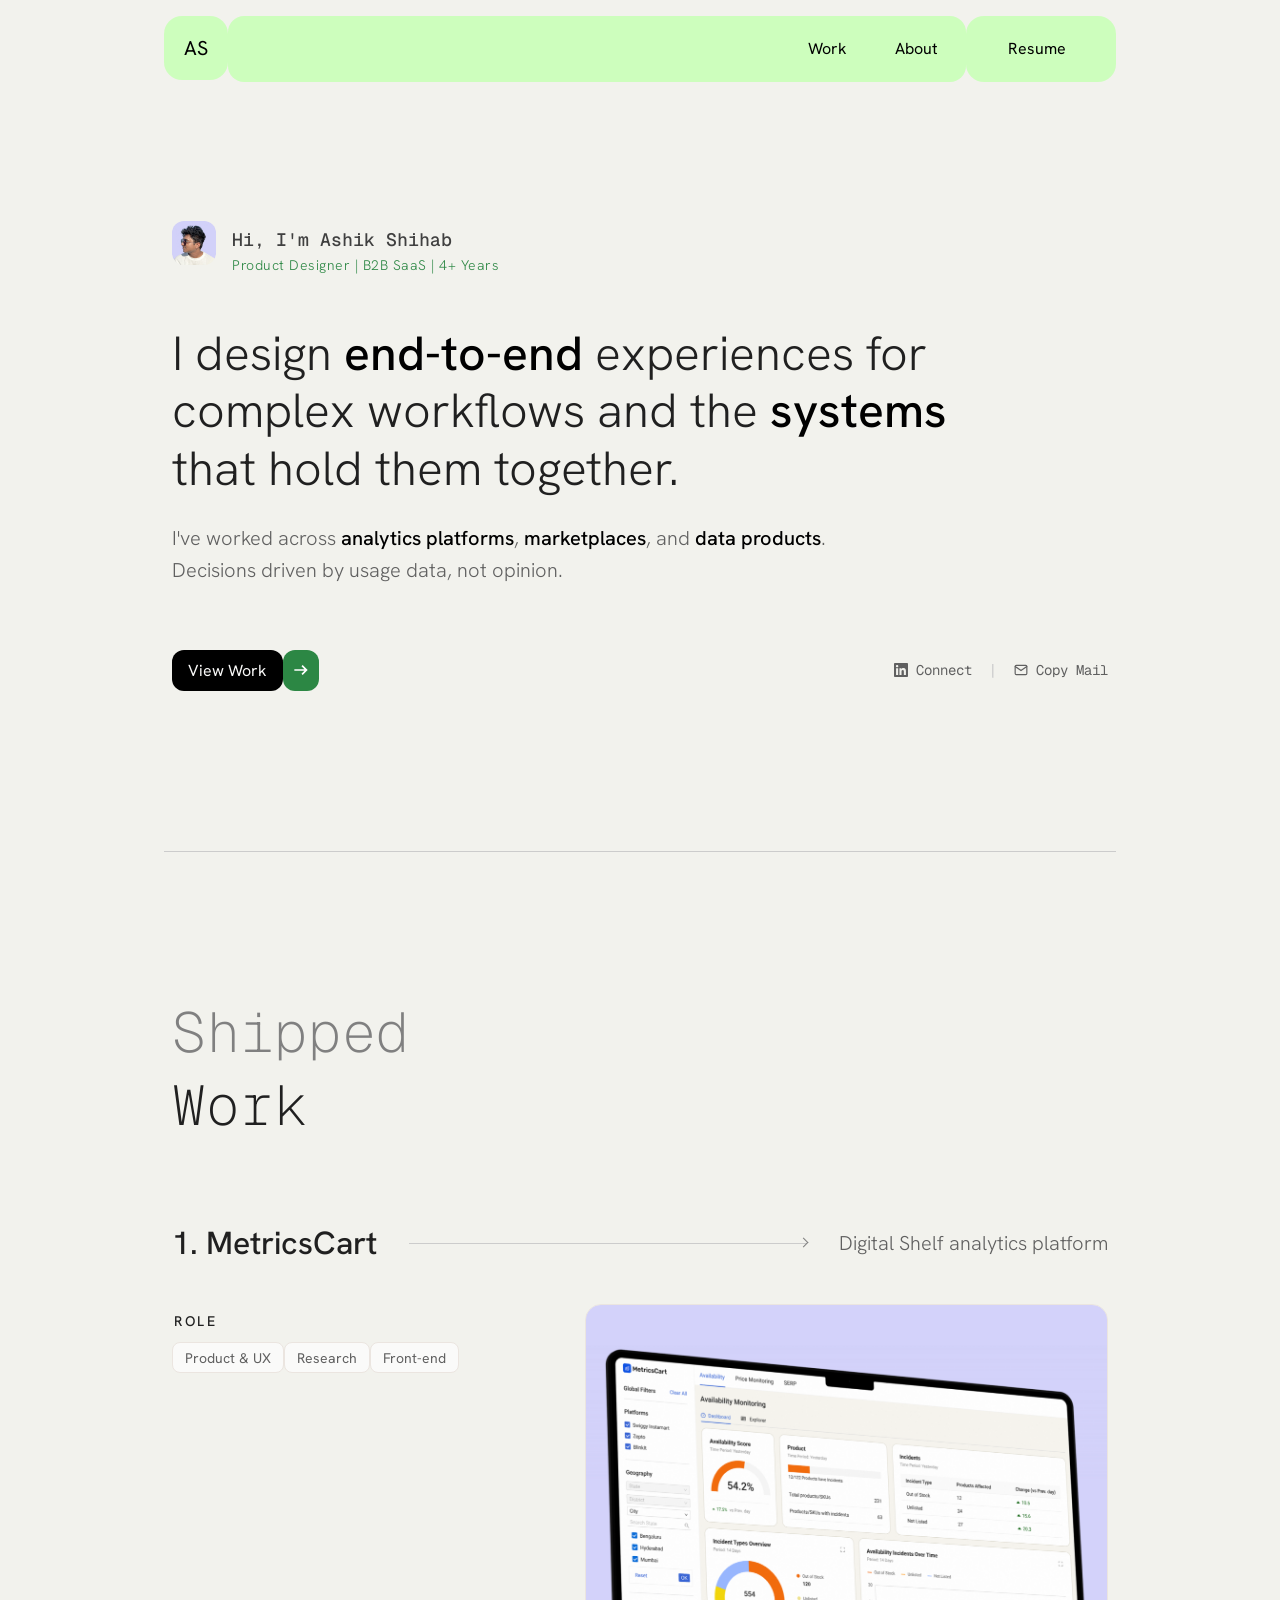
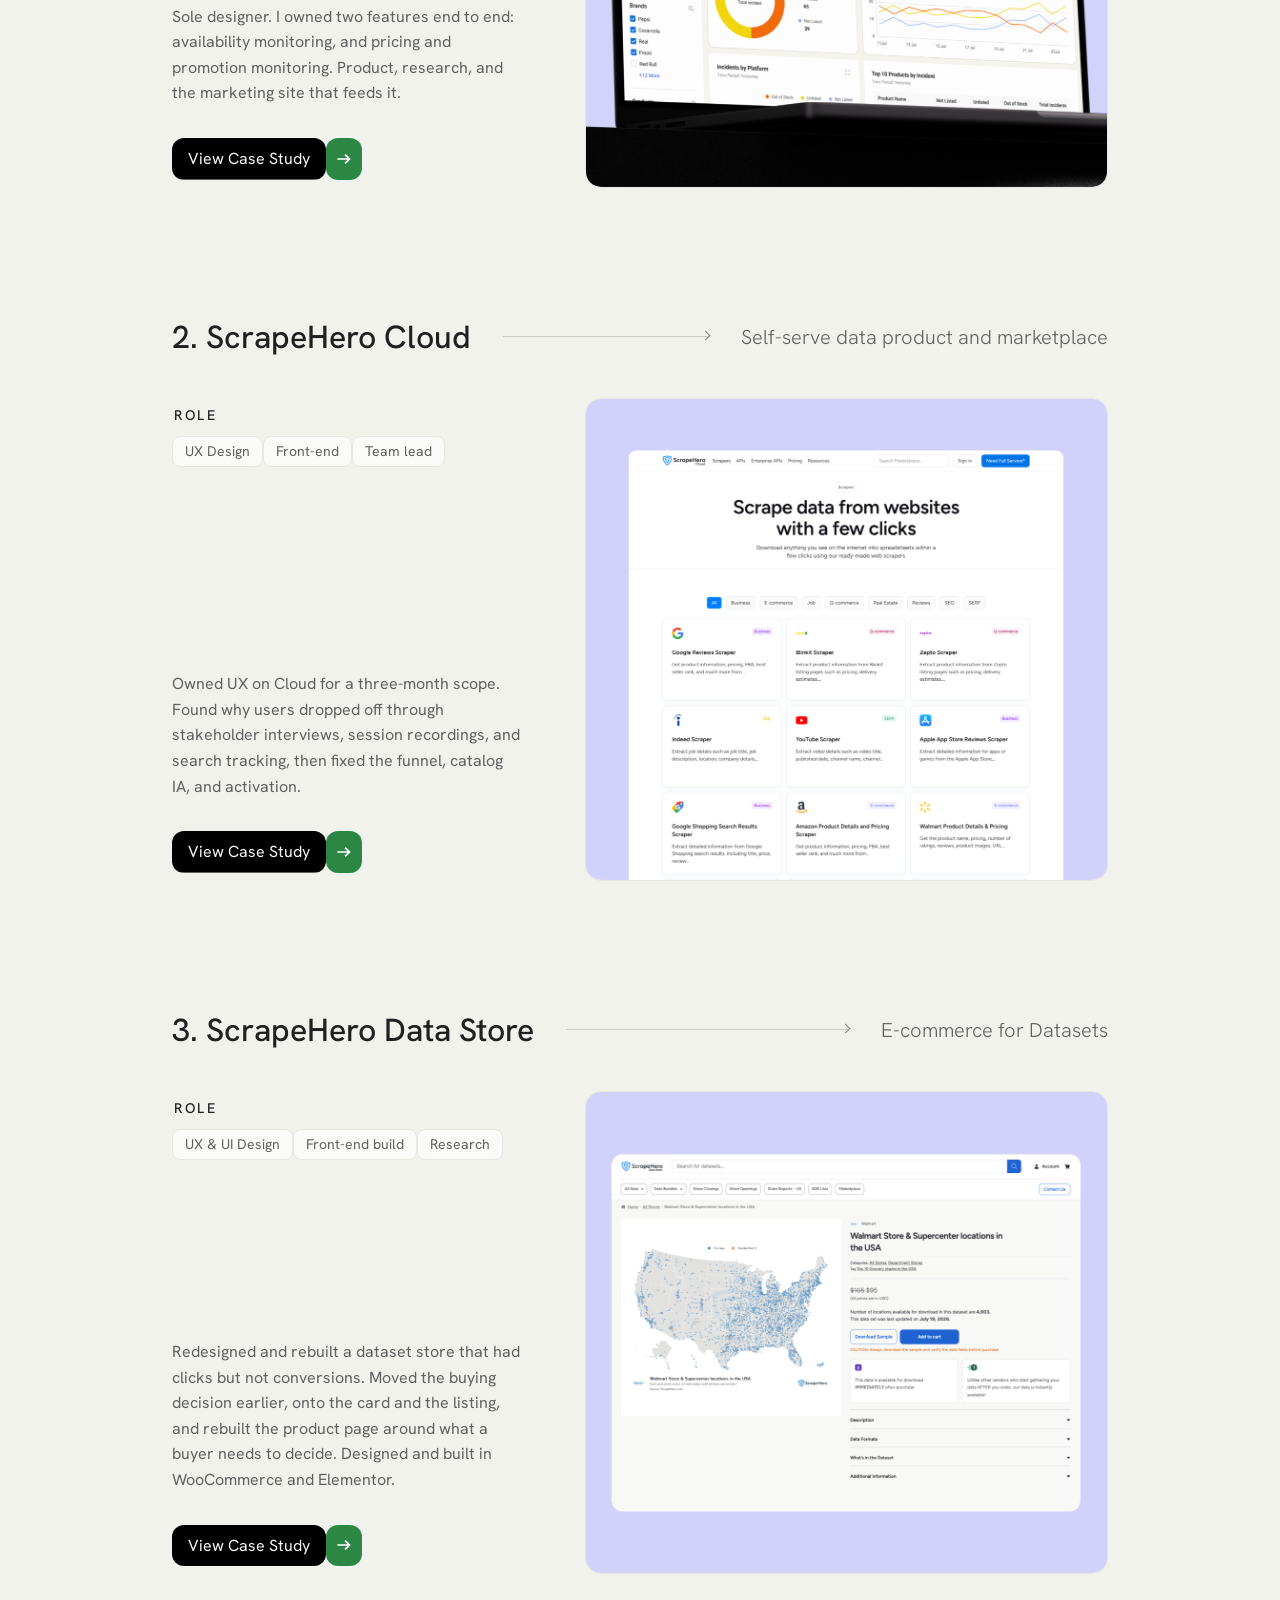
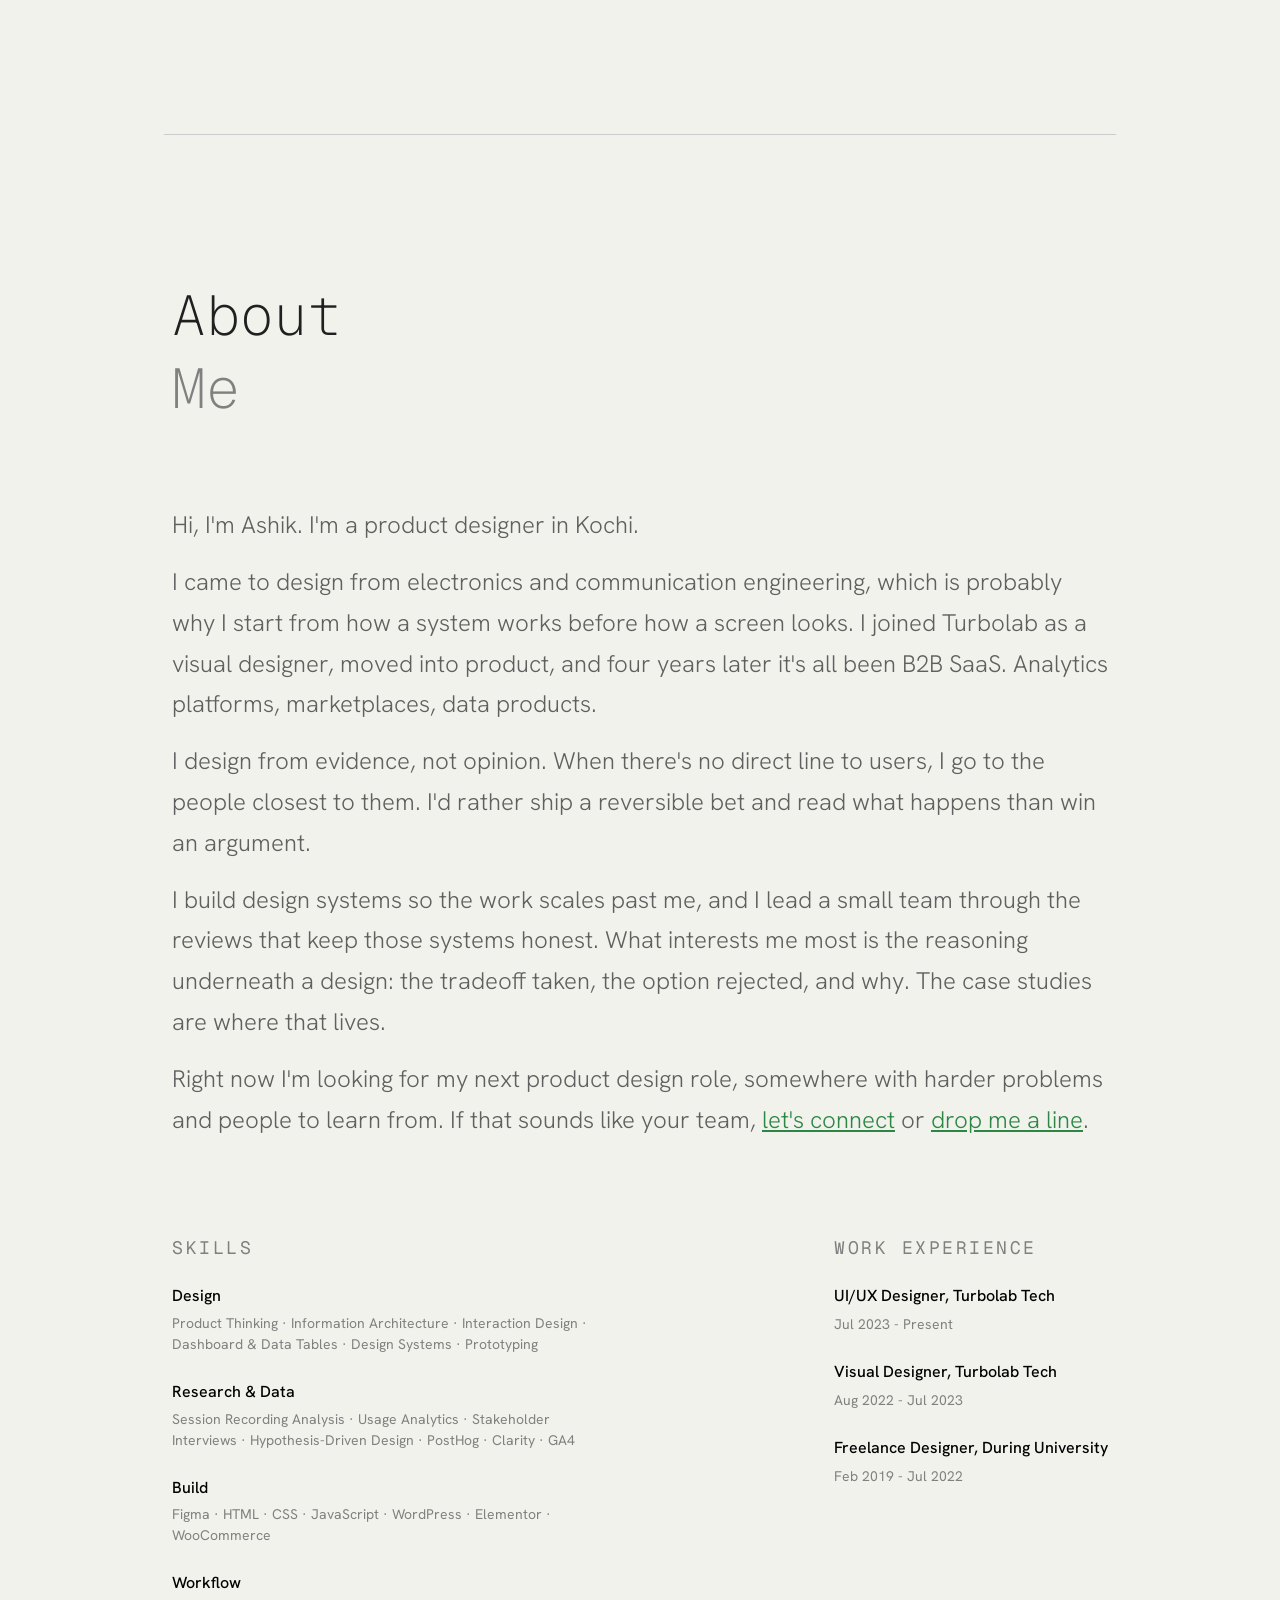
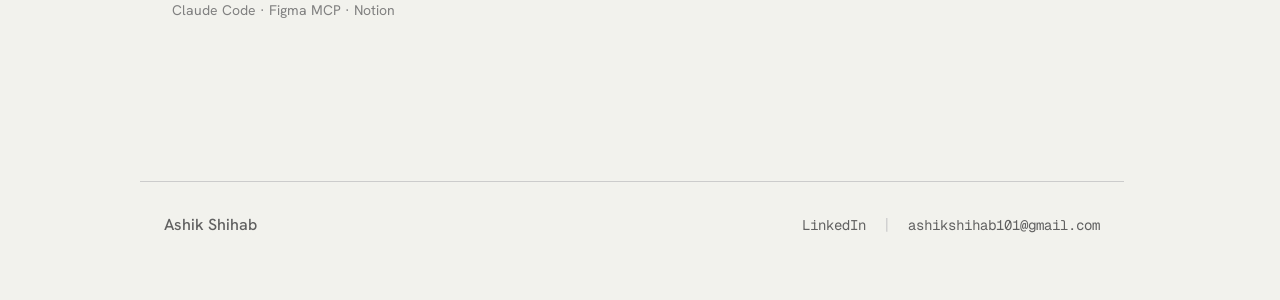
==== commit 81557930: "fav-icon update" ====
--- a/index.html
+++ b/index.html
@@ -56,12 +56,12 @@
     <div class="container container-nav">
       <a href="/" class="logo" id="home-logo">AS</a>
       <div class="nav-spacer"></div>
-      <button class="nav-toggle" aria-label="Toggle navigation">
+      <button class="nav-toggle" aria-label="Toggle navigation" aria-expanded="false" aria-controls="mobile-menu">
         <span></span>
         <span></span>
         <span></span>
       </button>
-      <div class="mobile-menu">
+      <div class="mobile-menu" id="mobile-menu">
         <div class="nav">
           <a href="#work">Work</a>
           <a href="#about">About</a>
@@ -78,7 +78,7 @@
       <div class="hero-intro-container">
         <img src="assets/ashik-shihab-1.jpg" alt="" class="hero-avatar">
         <div>
-          <div class="hero-title">Hi, I'm Ashik Shihab</div>
+          <p class="hero-title">Hi, I'm Ashik Shihab</p>
           <p class="hero-role-text">Product Designer | B2B SaaS | 4+ Years</p>
         </div>
       </div>
@@ -99,7 +99,7 @@
             Connect
           </a>
           <span class="social-divider">|</span>
-          <button class="social-link" onclick="navigator.clipboard.writeText('ashikshihab101@gmail.com'); const icon = this.querySelector('.copy-icon'); const text = this.querySelector('.copy-text'); const origIcon = icon.innerHTML; icon.innerHTML = '<polyline points=\'20 6 9 17 4 12\'></polyline>'; text.innerText = 'Copied!'; setTimeout(() => { icon.innerHTML = origIcon; text.innerText = 'Copy Mail'; }, 2000);" aria-label="Copy email address">
+          <button class="social-link js-copy-btn" data-copy="ashikshihab101@gmail.com" aria-label="Copy Email">
             <svg aria-hidden="true" class="copy-icon" xmlns="http://www.w3.org/2000/svg" width="14" height="14" viewBox="0 0 24 24" fill="none" stroke="currentColor" stroke-width="2" stroke-linecap="round" stroke-linejoin="round"><path d="M4 4h16c1.1 0 2 .9 2 2v12c0 1.1-.9 2-2 2H4c-1.1 0-2-.9-2-2V6c0-1.1.9-2 2-2z"></path><polyline points="22,6 12,13 2,6"></polyline></svg>
             <span class="copy-text">Copy Mail</span>
           </button>
@@ -247,7 +247,7 @@
       </div>
     </section>
     <section id="about" class="container about-section">
-      <h2>About</br> <span class="text-accent">Me</span></h2>
+      <h2>About<br /> <span class="text-accent">Me</span></h2>
       <div class="about-content">
         <div class="about-left">
           <p>
@@ -316,7 +316,7 @@
       <div class="social-links-wrapper">
         <a href="https://www.linkedin.com/in/ashik-shihab/" target="_blank" class="social-link" aria-label="LinkedIn profile">LinkedIn</a>
         <span class="social-divider">|</span>
-        <button class="social-link" onclick="navigator.clipboard.writeText('ashikshihab101@gmail.com'); const text = this; const origText = 'ashikshihab101@gmail.com'; text.innerText = 'Copied!'; setTimeout(() => { text.innerText = origText; }, 2000);" aria-label="Copy email address">ashikshihab101@gmail.com</button>
+        <button class="social-link js-copy-btn" data-copy="ashikshihab101@gmail.com" aria-label="Copy Email">ashikshihab101@gmail.com</button>
       </div>
     </div>
   </footer>
--- a/variables.css
+++ b/variables.css
@@ -13,6 +13,8 @@
     --text-muted: #808080;
     --border-light: hsl(0, 0%, 80%);
     --border-warm: #ebe5e0;
+    --focus-ring: var(--primary-color);
+    --focus-offset: 3px;
 
     /* Typography */
     --font-heading: "Hanken Grotesk", sans-serif;
--- a/styles.css
+++ b/styles.css
@@ -8,6 +8,17 @@
 
 html {
   scroll-behavior: smooth;
+}
+
+:focus-visible {
+  outline: 2px solid var(--focus-ring);
+  outline-offset: var(--focus-offset);
+  border-radius: 2px; /* subtle softening for the outline */
+}
+
+/* Ensure no elements use outline: none without fallback. Global fallback applies */
+*:focus:not(:focus-visible) {
+  outline: none;
 }
 
 /* GLOBAL BODY STYLES */
@@ -255,6 +266,7 @@
 }
 
 .hero-title {
+  font-family: var(--font-mono);
   font-size: var(--fs-base);
   line-height: 1.6;
   margin-bottom: 0rem;
@@ -536,6 +548,7 @@
   justify-content: space-between;
   height: 100%;
   gap: 5rem;
+  padding: 0.5rem 0;
 }
 
 .work-header {
@@ -1473,6 +1486,7 @@
   .hero-subtitle {
     max-width: 100%;
     font-size: var(--fs-base);
+    margin-bottom: 3rem;
   }
 
   .hero-toolkit {
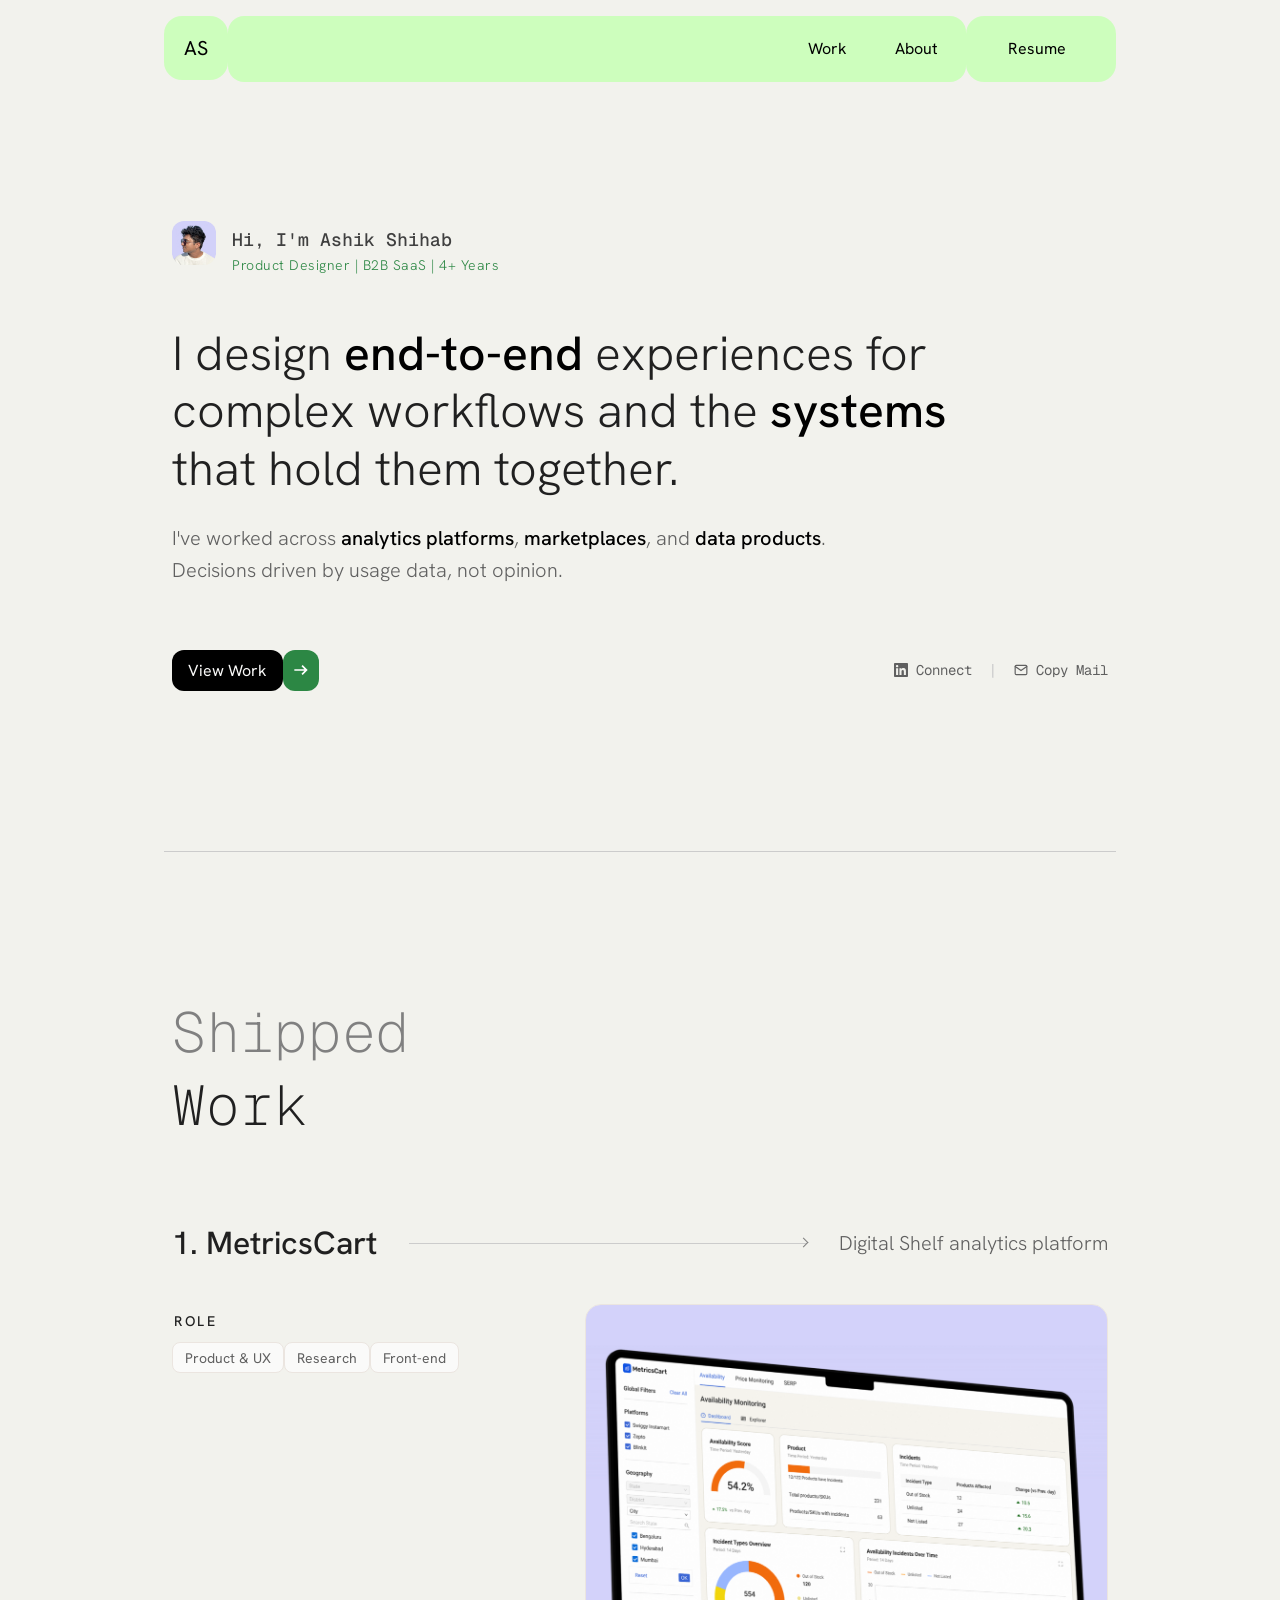
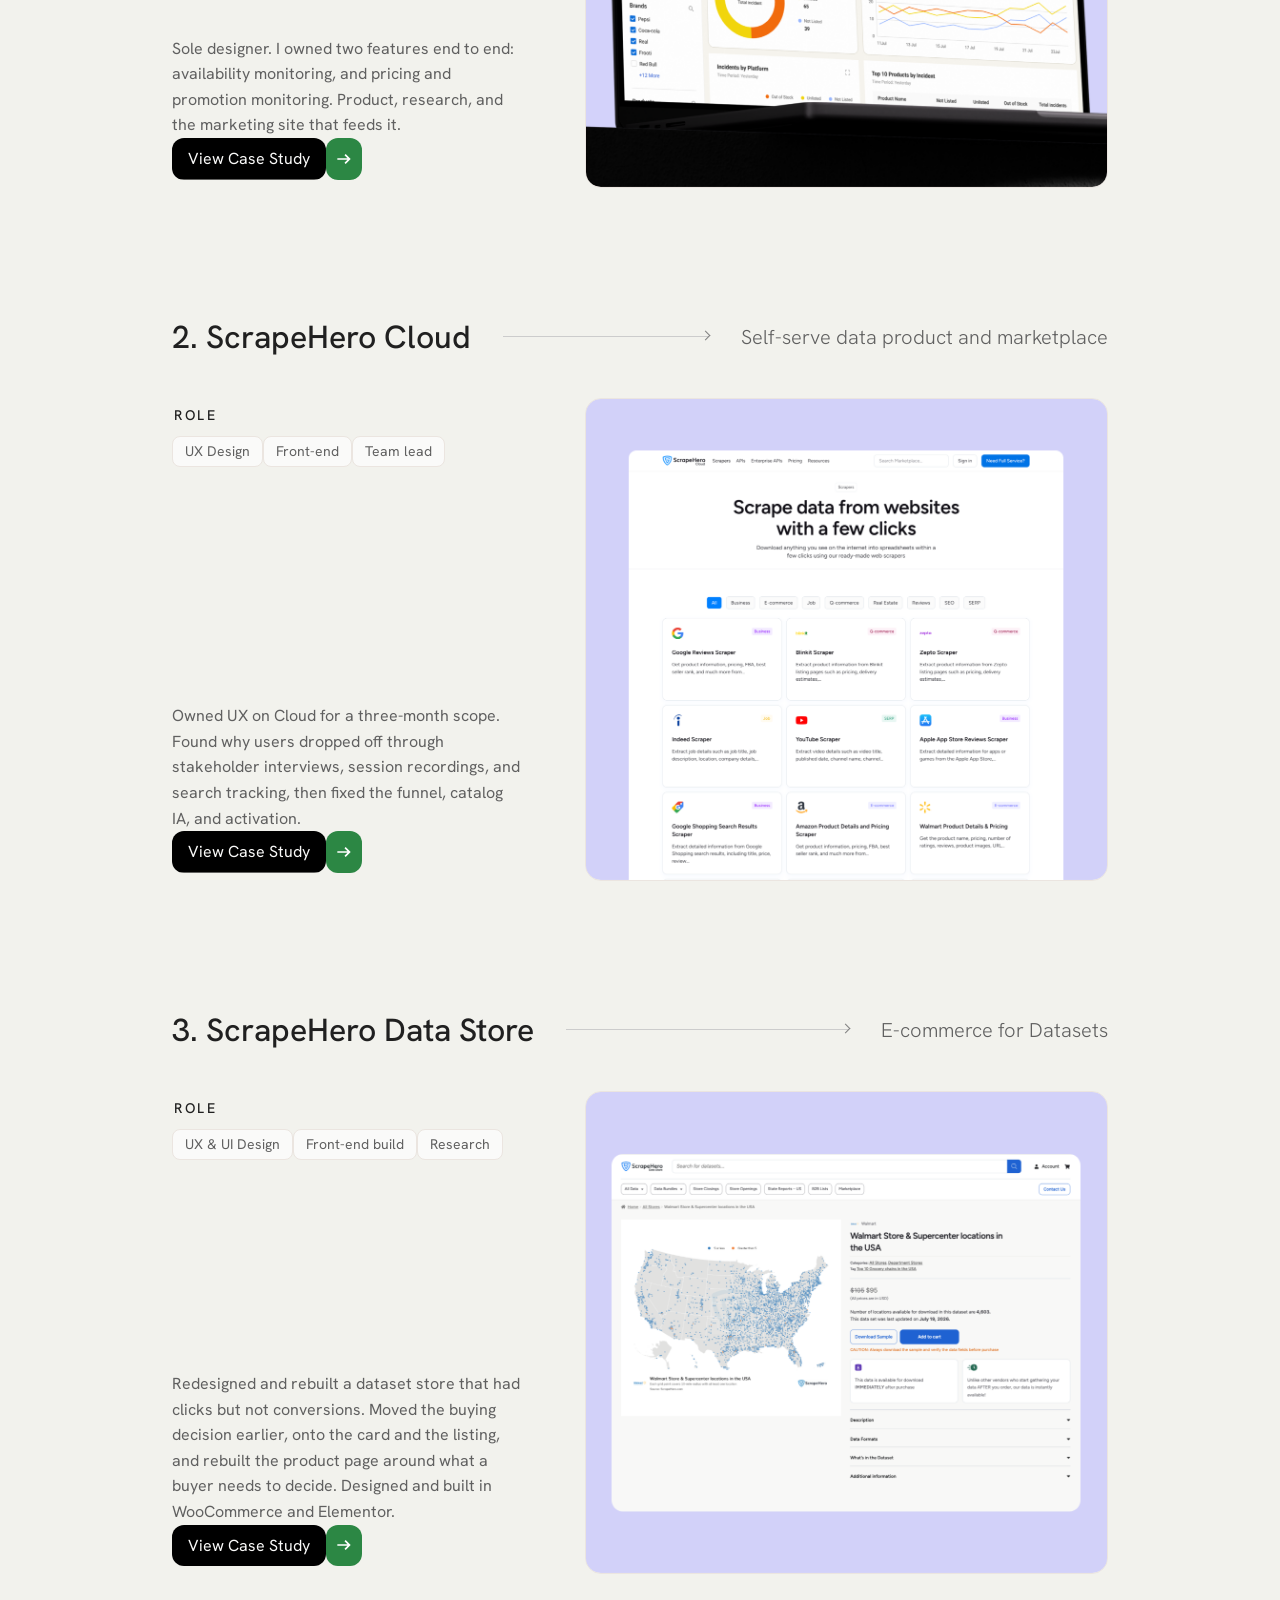
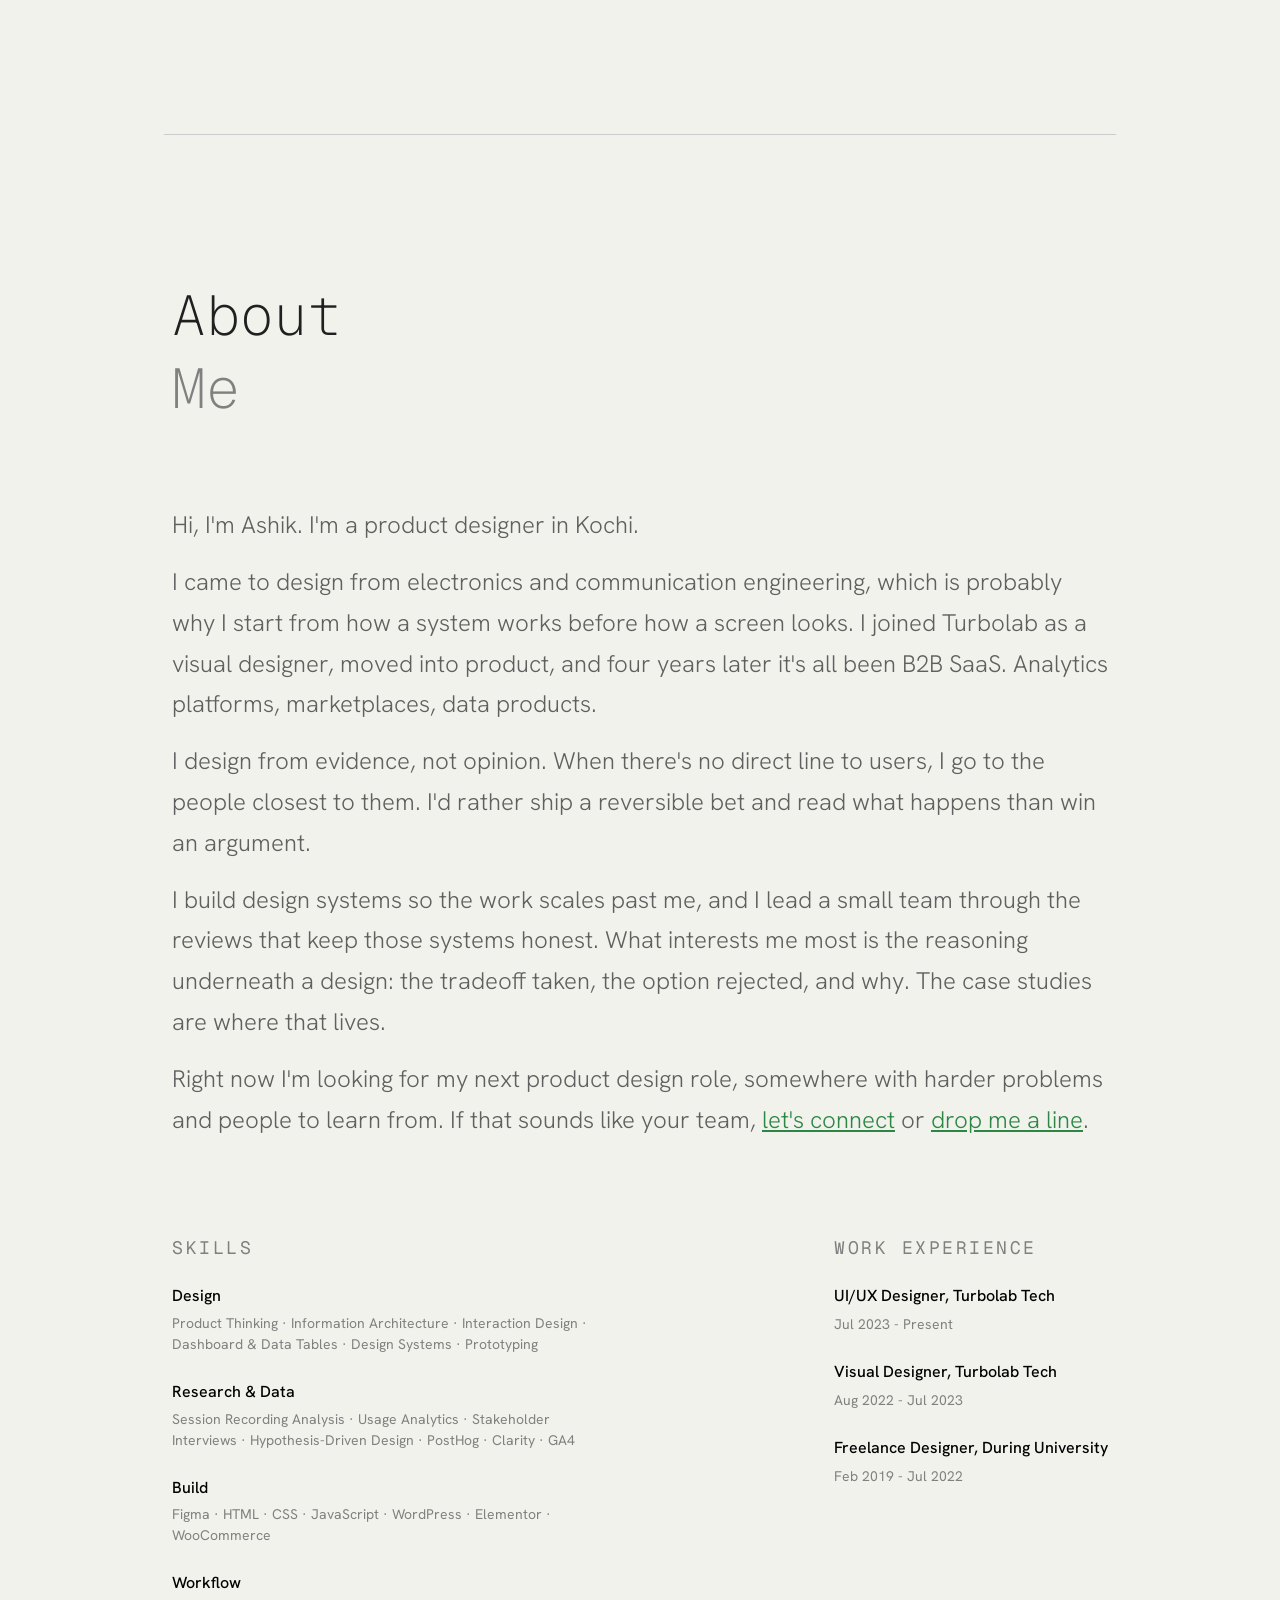
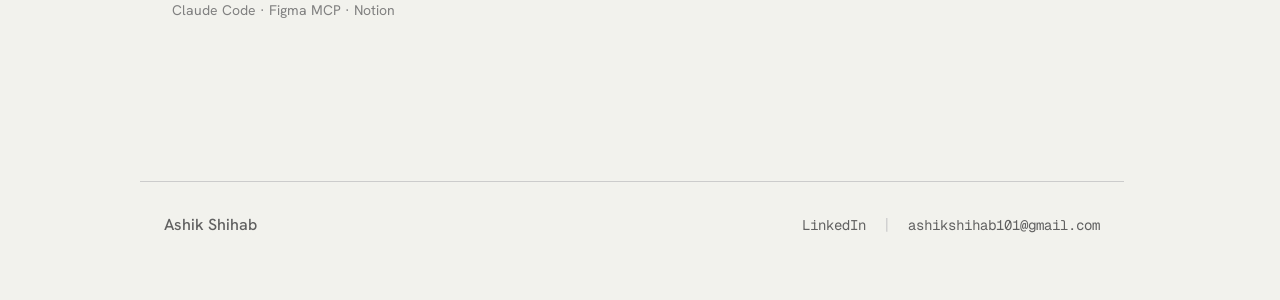
==== commit 2fddd987: "css cleanup" ====
--- a/index.html
+++ b/index.html
@@ -88,7 +88,7 @@
       <p class="hero-subtitle">
         I've worked across <span class="bold">analytics platforms</span>, <span class="bold">marketplaces</span>, and <span class="bold">data products</span>. Decisions driven by usage data, not opinion.
       </p>
-      <div class="hero-cta" style="align-items: center;">
+      <div class="hero-cta">
         <a href="#work" class="btn-primary">
           <span class="btn-label">View Work</span>
           <span class="btn-arrow"><img src="assets/arrow.svg" width="20" height="20" alt="" /></span>
@@ -136,12 +136,12 @@
                 Sole designer. I owned two features end to end: availability monitoring, and pricing and promotion monitoring. Product, research, and the marketing site that feeds it.
               </p>
 
-              <a href="metricscart" class="btn-primary desktop-btn" style="margin-top: 2rem;">
+              <a href="metricscart" class="btn-primary desktop-btn">
                 <span class="btn-label">View Case Study</span>
                 <span class="btn-arrow"><img src="assets/arrow.svg" width="20" height="20" alt="" /></span>
               </a>
             </div>
-            <a href="metricscart" class="btn-primary mobile-btn" style="margin-top: 2rem;">
+            <a href="metricscart" class="btn-primary mobile-btn">
               <span class="btn-label">View Case Study</span>
               <span class="btn-arrow"><img src="assets/arrow.svg" width="20" height="20" alt="" /></span>
             </a>
@@ -181,12 +181,12 @@
                 Owned UX on Cloud for a three-month scope. Found why users dropped off through stakeholder interviews, session recordings, and search tracking, then fixed the funnel, catalog IA, and activation.
               </p>
 
-              <a href="scrapehero-cloud" class="btn-primary desktop-btn" style="margin-top: 2rem;">
+              <a href="scrapehero-cloud" class="btn-primary desktop-btn">
                 <span class="btn-label">View Case Study</span>
                 <span class="btn-arrow"><img src="assets/arrow.svg" width="20" height="20" alt="" /></span>
               </a>
             </div>
-            <a href="scrapehero-cloud" class="btn-primary mobile-btn" style="margin-top: 2rem;">
+            <a href="scrapehero-cloud" class="btn-primary mobile-btn">
               <span class="btn-label">View Case Study</span>
               <span class="btn-arrow"><img src="assets/arrow.svg" width="20" height="20" alt="" /></span>
             </a>
@@ -226,12 +226,12 @@
                 Redesigned and rebuilt a dataset store that had clicks but not conversions. Moved the buying decision earlier, onto the card and the listing, and rebuilt the product page around what a buyer needs to decide. Designed and built in WooCommerce and Elementor.
               </p>
 
-              <a href="scrapehero-store" class="btn-primary desktop-btn" style="margin-top: 2rem;">
+              <a href="scrapehero-store" class="btn-primary desktop-btn">
                 <span class="btn-label">View Case Study</span>
                 <span class="btn-arrow"><img src="assets/arrow.svg" width="20" height="20" alt="" /></span>
               </a>
             </div>
-            <a href="scrapehero-store" class="btn-primary mobile-btn" style="margin-top: 2rem;">
+            <a href="scrapehero-store" class="btn-primary mobile-btn">
               <span class="btn-label">View Case Study</span>
               <span class="btn-arrow"><img src="assets/arrow.svg" width="20" height="20" alt="" /></span>
             </a>
@@ -263,7 +263,7 @@
             I build design systems so the work scales past me, and I lead a small team through the reviews that keep those systems honest. What interests me most is the reasoning underneath a design: the tradeoff taken, the option rejected, and why. The case studies are where that lives.
           </p>
           <p>
-            Right now I'm looking for my next product design role, somewhere with harder problems and people to learn from. If that sounds like your team, <a href="https://www.linkedin.com/in/ashik-shihab/" target="_blank" style="color: var(--primary-color); text-decoration: underline; font-size: inherit; font-weight: inherit;">let's connect</a> or <a href="mailto:ashikshihab101@gmail.com" style="color: var(--primary-color); text-decoration: underline; font-size: inherit; font-weight: inherit;">drop me a line</a>.
+            Right now I'm looking for my next product design role, somewhere with harder problems and people to learn from. If that sounds like your team, <a href="https://www.linkedin.com/in/ashik-shihab/" target="_blank" class="about-inline-link">let's connect</a> or <a href="mailto:ashikshihab101@gmail.com" class="about-inline-link">drop me a line</a>.
           </p>
         </div>
         <div class="about-right">
--- a/variables.css
+++ b/variables.css
@@ -15,6 +15,10 @@
     --border-warm: #ebe5e0;
     --focus-ring: var(--primary-color);
     --focus-offset: 3px;
+    --badge-green-bg: #dcfce7;
+    --badge-green-text: #115e59;
+    --badge-purple-bg: #ede9fe;
+    --badge-purple-text: #4c1d95;
 
     /* Typography */
     --font-heading: "Hanken Grotesk", sans-serif;
--- a/styles.css
+++ b/styles.css
@@ -1,3 +1,8 @@
+/* BREAKPOINTS
+ * Mobile: <= 600px
+ * Tablet: 601px - 900px
+ * Desktop: > 900px
+ */
 /* RESET */
 * {
   margin: 0;
@@ -165,7 +170,7 @@
   flex-direction: row;
   align-content: center;
   gap: 1.5rem;
-  background: #CDFEBD;
+  background: var(--primary-hover);
   width: 100%;
   align-items: center;
   justify-content: end;
@@ -192,7 +197,7 @@
   font-family: var(--font-heading);
   font-weight: 400;
   font-size: var(--fs-md);
-  background: #CDFEBD;
+  background: var(--primary-hover);
   border-radius: 1.125rem;
   color: var(--dark-black);
   box-shadow: none;
@@ -208,7 +213,7 @@
 .resume-btn {
   display: flex;
   padding: 1rem 1.5rem;
-  background: #CDFEBD;
+  background: var(--primary-hover);
   border-radius: 1.125rem;
   color: var(--dark-black);
   align-items: center;
@@ -875,7 +880,7 @@
   border: 1px solid var(--border-light);
   border-radius: 0.5rem;
   font-family: var(--font-body);
-  font-size: var(--fs-xs) !important;
+  font-size: var(--fs-xs);
   color: var(--light-black);
   cursor: pointer;
   transition: var(--transition-smooth);
@@ -893,7 +898,7 @@
 }
 
 .btn-small span {
-  font-size: var(--fs-xs) !important;
+  font-size: var(--fs-xs);
 }
 
 .btn-small:hover {
@@ -1157,12 +1162,12 @@
 }
 
 .case-principle {
-  font-family: var(--font-heading) !important;
-  font-size: var(--fs-lg) !important;
-  color: var(--dark-black) !important;
-  font-weight: var(--fw-medium) !important;
-  margin: 0 !important;
-  line-height: 1.4 !important;
+  font-family: var(--font-heading);
+  font-size: var(--fs-lg);
+  color: var(--dark-black);
+  font-weight: var(--fw-medium);
+  margin: 0;
+  line-height: 1.4;
 }
 
 .case-final-section {
@@ -1476,7 +1481,7 @@
 
 @media (max-width: 900px) {
   .hero-social {
-    display: none !important;
+    display: none;
   }
 
   h1, .hero-additional-info {
@@ -1668,7 +1673,7 @@
 
   .mobile-btn {
     display: flex;
-    margin-top: 0 !important;
+    margin-top: 0;
   }
 
   .about-section {
@@ -1700,14 +1705,14 @@
   }
 
   .connect-cta-banner {
-    padding: 3rem !important;
-    gap: 1rem !important;
-    flex-direction: column !important;
+    padding: 3rem;
+    gap: 1rem;
+    flex-direction: column;
   }
 
   .connect-cta-banner>div {
-    min-width: 0 !important;
-    max-width: 100% !important;
+    min-width: 0;
+    max-width: 100%;
   }
 
   .connect-item a {
@@ -1716,7 +1721,7 @@
   }
 
   .hidden-mobile {
-    display: none !important;
+    display: none;
   }
 
   /* Case Study Responsive */
@@ -1732,7 +1737,7 @@
 
   .case-heading {
     font-size: 1.75rem;
-    width: 100% !important;
+    width: 100%;
   }
 
   .more-work-card {
@@ -1892,7 +1897,7 @@
 
 .user-card-divider {
   height: 1px;
-  background-color: #424242;
+  background-color: var(--secondary-black);
   margin-top: auto;
   margin-bottom: 1.25rem;
   width: 100%;
@@ -1910,13 +1915,13 @@
 }
 
 .pill-dashboard {
-  background-color: #dcfce7;
-  color: #115e59;
+  background-color: var(--badge-green-bg);
+  color: var(--badge-green-text);
 }
 
 .pill-explorer {
-  background-color: #ede9fe;
-  color: #4c1d95;
+  background-color: var(--badge-purple-bg);
+  color: var(--badge-purple-text);
 }
 
 .user-card .user-card-cadence {
@@ -1938,7 +1943,7 @@
   color: var(--accent-blue);
 }
 
-@media (max-width: 768px) {
+@media (max-width: 900px) {
   .user-cards-grid {
     grid-template-columns: 1fr;
   }
@@ -1971,7 +1976,7 @@
 }
 
 /* MOBILE SPECIFIC OVERRIDES */
-@media (max-width: 599px) {
+@media (max-width: 600px) {
   .hero-avatar {
     display: none;
   }
@@ -1995,11 +2000,11 @@
   }
 
   .connect-cta-banner {
-    padding: 2rem !important;
+    padding: 2rem;
   }
 
   .connect-item a {
-    font-size: 1rem !important;
+    font-size: 1rem;
   }
 
   .about-right {
@@ -2088,4 +2093,20 @@
   .social-divider {
     display: none;
   }
-}+}
+/* Extracted from index.html inline styles */
+.hero-cta {
+  align-items: center;
+}
+.about-inline-link {
+  color: var(--primary-color);
+  text-decoration: underline;
+  font-size: inherit;
+  font-weight: inherit;
+}
+.work-info .btn-primary {
+  margin-top: 2rem;
+}
+.work-info .mobile-btn {
+  margin-top: 0;
+}
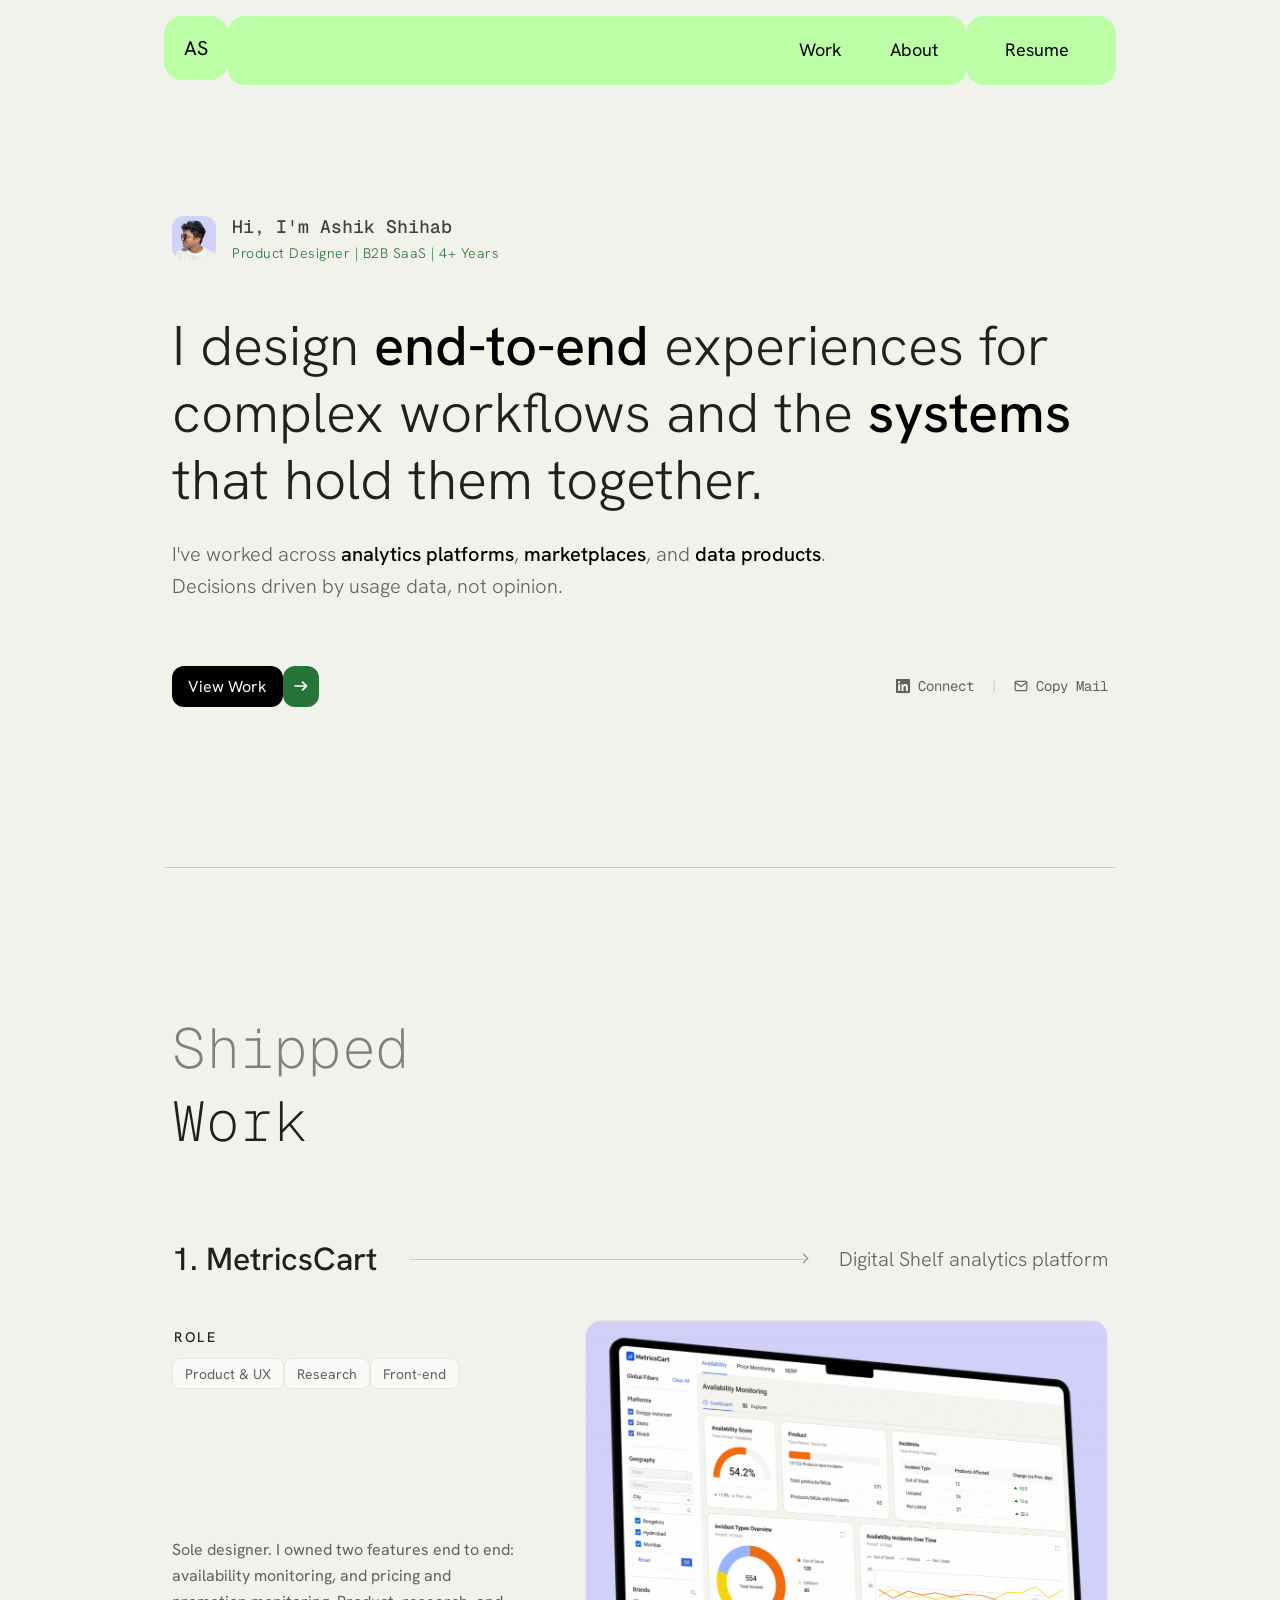
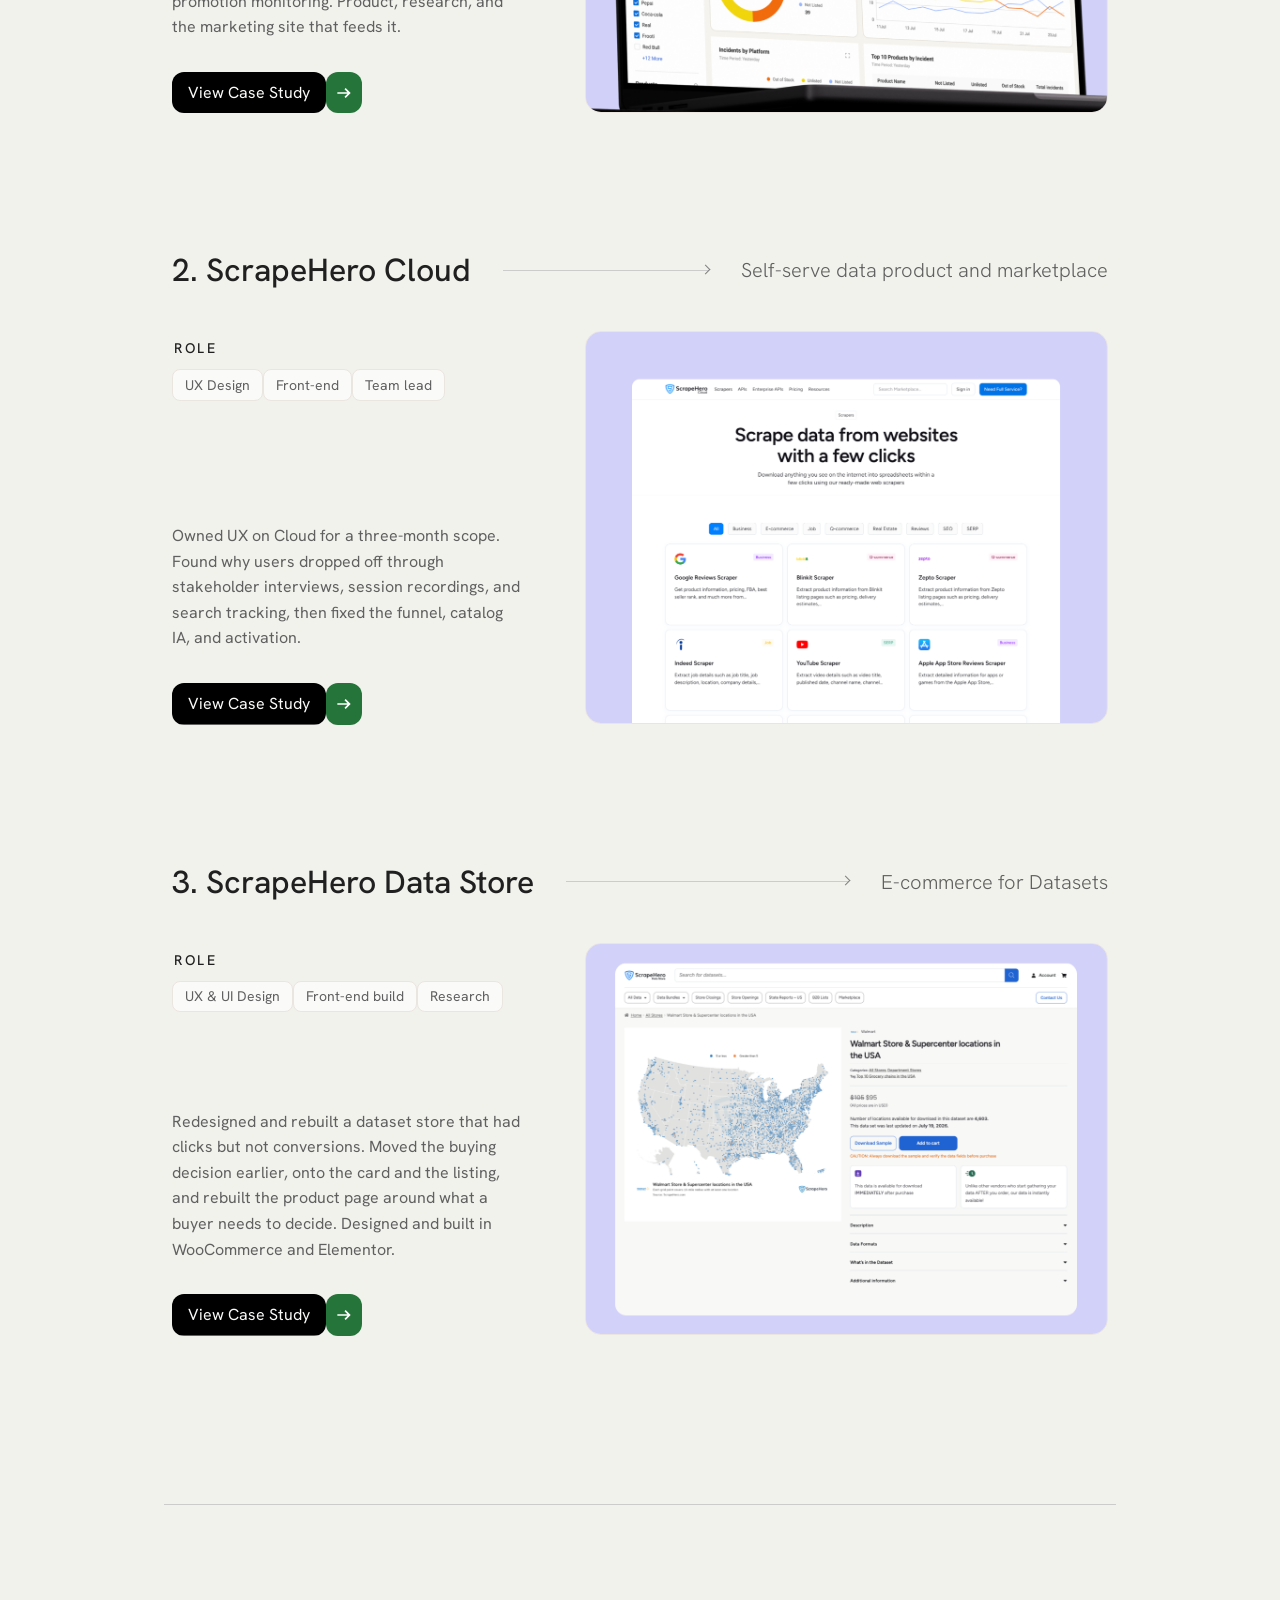
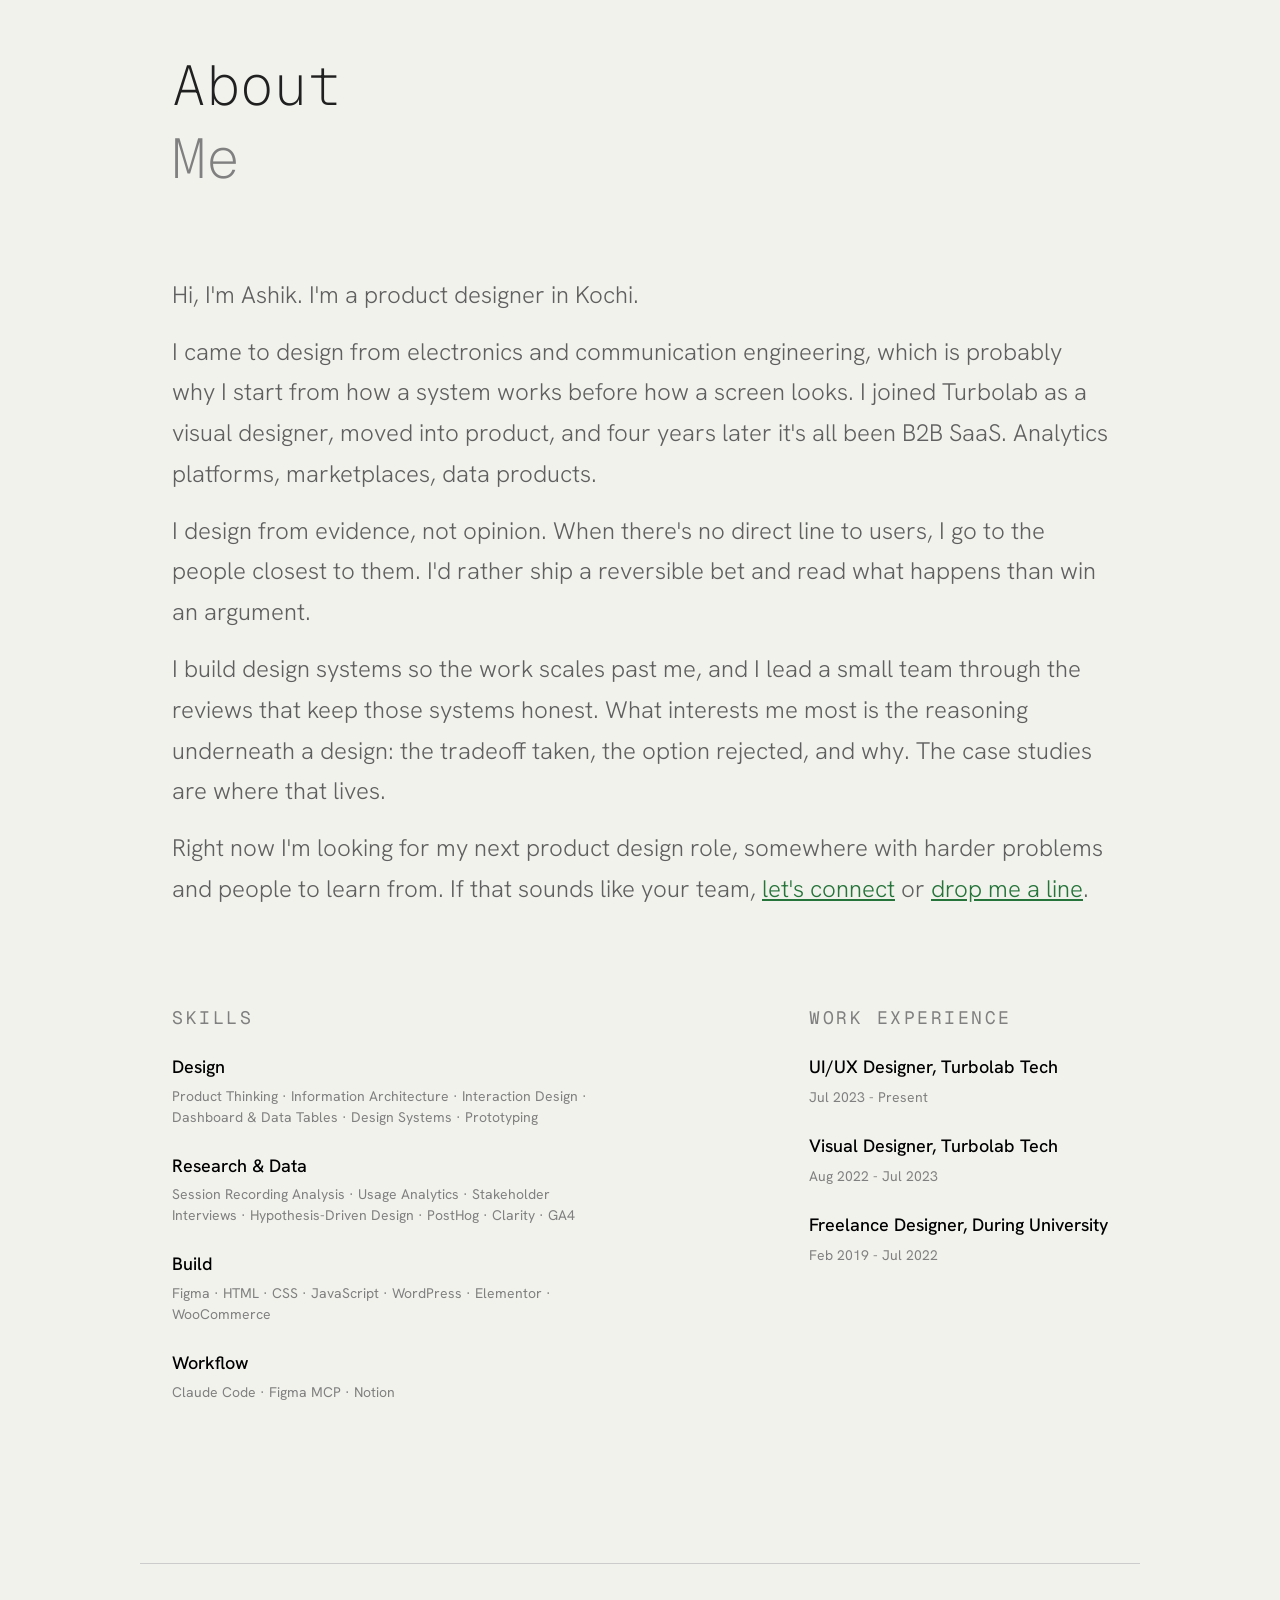
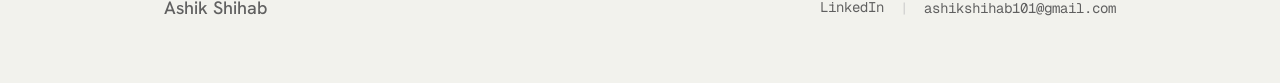
==== commit 65e4e44b: "noindex follow" ====
--- a/index.html
+++ b/index.html
@@ -2,6 +2,7 @@
 <html lang="en">
 
 <head>
+  <meta name="robots" content="noindex, follow">
   <!-- Google Tag Manager -->
   <script>(function (w, d, s, l, i) {
       w[l] = w[l] || []; w[l].push({
--- a/variables.css
+++ b/variables.css
@@ -1,7 +1,7 @@
 :root {
     /* Colors */
-    --primary-color: hsl(136, 51%, 35%);
-    --primary-hover: #CDFEBD;
+    --primary-color: hsl(136, 51%, 30%);
+    --primary-hover: hsl(105, 97%, 82%);
     --accent-blue: #4E4BE7;
     --accent-blue-hover: #D2D1F9;
     --bg-color: hsl(60, 17%, 94%);
--- a/styles.css
+++ b/styles.css
@@ -8,17 +8,18 @@
   margin: 0;
   padding: 0;
   box-sizing: border-box;
-  font-size: var(--fs-base-px);
 }
 
 html {
   scroll-behavior: smooth;
+  font-size: 100%;
 }
 
 :focus-visible {
   outline: 2px solid var(--focus-ring);
   outline-offset: var(--focus-offset);
-  border-radius: 2px; /* subtle softening for the outline */
+  border-radius: 2px;
+  /* subtle softening for the outline */
 }
 
 /* Ensure no elements use outline: none without fallback. Global fallback applies */
@@ -32,6 +33,7 @@
   max-width: 1000px;
   margin: 0 auto;
   color: var(--light-black);
+  font-size: var(--fs-base);
 }
 
 /* CONTAINER (reusable wrapper) */
@@ -83,13 +85,12 @@
 }
 
 h2 {
-  font-size: var(--fs-xxxl);
+  font-size: clamp(2rem, 5vw, 3.5rem);
   font-weight: var(--fw-thin);
   margin-bottom: 2rem;
 }
 
 .text-accent {
-  font-size: inherit;
   color: var(--text-muted);
   font-weight: inherit;
 }
@@ -260,8 +261,9 @@
   opacity: 1;
 }
 
-.bold, strong, b {
-  font-size: inherit;
+.bold,
+strong,
+b {
   font-weight: var(--fw-medium);
   color: var(--dark-black);
 }
@@ -274,19 +276,10 @@
   font-family: var(--font-mono);
   font-size: var(--fs-base);
   line-height: 1.6;
+  margin-top: 0;
   margin-bottom: 0rem;
   font-weight: var(--fw-medium);
   color: var(--secondary-black);
-}
-
-.hero-description {
-  font-size: var(--fs-sm);
-  line-height: 1.6;
-  font-weight: var(--fw-light);
-  margin: 0;
-  margin-top: 0.25rem;
-  color: var(--light-black);
-  letter-spacing: 1px;
 }
 
 .hero-intro-container {
@@ -312,11 +305,11 @@
 }
 
 .hero-additional-info {
-  font-size: var(--fs-xxl);
+  font-size: clamp(2rem, 5vw, 3.5rem);
   line-height: 1.2;
   margin: 3rem 0 1.5rem 0;
   font-weight: var(--fw-light);
-  max-width: 85%;
+  width: 100%;
   color: var(--mid-black);
 }
 
@@ -338,8 +331,7 @@
 }
 
 /* BUTTON BASE STYLES */
-.btn-primary,
-.btn-secondary {
+.btn-primary {
   display: flex;
   background-color: transparent;
   padding: 0;
@@ -408,40 +400,6 @@
 }
 
 /* SECONDARY BUTTON */
-.btn-secondary {
-  color: var(--dark-black);
-}
-
-.btn-secondary .btn-label {
-  border: 1px solid var(--dark-black);
-  border-radius: 12px;
-  background: linear-gradient(to left, var(--dark-black) 50%, transparent 50%);
-  background-size: 200% 100%;
-  background-position: left bottom;
-  color: var(--dark-black);
-}
-
-.btn-secondary .btn-arrow {
-  border: 1px solid var(--dark-black);
-  border-radius: 12px;
-  background-color: var(--dark-black);
-}
-
-.btn-secondary:hover .btn-label {
-  background-position: right bottom;
-  border-radius: 12px 0 0 12px;
-  color: var(--white);
-}
-
-.btn-secondary:hover .btn-arrow {
-  border-radius: 0 12px 12px 0;
-  transform: translateX(-5px);
-  background-color: var(--dark-black);
-}
-
-.btn-secondary:hover .btn-arrow img {
-  filter: brightness(0) invert(1);
-}
 
 .desktop-btn {
   display: flex;
@@ -452,73 +410,6 @@
 }
 
 /* SOCIAL PROOF SECTION */
-.social-proof {
-  display: flex;
-  flex-direction: column;
-  padding-top: 5rem;
-  padding-bottom: 2rem;
-  gap: 5rem;
-  border-bottom: none;
-}
-
-.proof-text {
-  display: flex;
-  gap: 5rem;
-}
-
-.proof-subtext {
-  align-content: center;
-  /* Add custom styles for the subtext wrapper here */
-}
-
-.proof-cta {
-  margin-top: 0;
-}
-
-.proof-grid {
-  display: flex;
-  flex-direction: row;
-  justify-content: space-between;
-  gap: 0;
-}
-
-.proof-card {
-  flex: 1;
-  border-radius: 1.125rem;
-  padding: 2rem;
-  display: flex;
-  flex-direction: column;
-  gap: 2rem;
-  background-color: var(--white);
-}
-
-
-.proof-card h4 {
-  font-size: var(--fs-base);
-  color: var(--dark-black);
-  margin: 0;
-  font-weight: var(--fw-medium);
-}
-
-.proof-card p {
-  color: var(--light-black);
-  font-size: var(--fs-sm);
-  margin: 0;
-  line-height: 1.6;
-}
-
-.proof-card-1 {
-  border: 1px solid var(--border-warm);
-}
-
-.proof-card-2 {
-  border-top: 1px solid var(--border-warm);
-  border-bottom: 1px solid var(--border-warm);
-}
-
-.proof-card-3 {
-  border: 1px solid var(--border-warm);
-}
 
 /*section - work*/
 .work-section {
@@ -533,7 +424,8 @@
   flex-direction: column;
 }
 
-.mc, .shc {
+.mc,
+.shc {
   padding-bottom: 0;
   border-bottom: none;
   margin-bottom: 5rem;
@@ -613,11 +505,11 @@
 }
 
 .project-details {
-  margin: 0;
-}
-
-.work-role,
-.work-impact {
+  margin: 0 0 2rem 0;
+  font-size: var(--fs-sm);
+}
+
+.work-role {
   display: flex;
   flex-direction: column;
   gap: 0.75rem;
@@ -626,17 +518,14 @@
 
 
 
-.work-role-title,
-.work-impact-title {
+.work-role-title {
   display: flex;
   flex-direction: row;
   align-items: center;
   gap: 0.5rem;
 }
 
-.work-role h4,
-.work-impact h4,
-.impact-title {
+.work-role h4 {
   font-family: var(--font-heading);
   font-weight: var(--fw-medium);
   font-size: var(--fs-xs);
@@ -648,15 +537,7 @@
   margin-left: 0.125rem;
 }
 
-
-
-.impact-title {
-  margin-top: 0.5rem;
-  margin-bottom: 0.75rem;
-}
-
-.work-role-list,
-.work-impact-list {
+.work-role-list {
   list-style: none;
   padding: 0;
   margin: 0;
@@ -665,8 +546,7 @@
   flex-wrap: wrap;
 }
 
-.work-role-list li,
-.work-impact-list li {
+.work-role-list li {
   font-family: var(--font-body);
   color: var(--light-black);
   font-size: var(--fs-xs);
@@ -684,11 +564,11 @@
 
 .work-image-container img {
   width: 100%;
-  height: 100%;
   object-fit: cover;
   border-radius: 16px;
   overflow: hidden;
   border: 1px solid var(--border-warm);
+  aspect-ratio: 4/3;
 }
 
 /* ABOUT SECTION */
@@ -756,12 +636,6 @@
   margin: 0;
 }
 
-
-
-.work-experience-company {
-  font-weight: var(--fw-medium);
-}
-
 .work-experience-duration {
   font-size: var(--fs-xs);
   color: var(--text-muted);
@@ -787,150 +661,9 @@
   line-height: 1.5;
 }
 
-.connect-section {
-  padding: 5rem 0.5rem 6rem 0.5rem;
-  display: flex;
-  flex-direction: column;
-  gap: 3rem;
-}
-
-.connect-cards {
-  display: flex;
-  flex-direction: row;
-  gap: 1.5rem;
-}
-
-.contact-card {
-  flex: 1;
-  border-radius: 1.125rem;
-  padding: 2rem;
-  display: flex;
-  flex-direction: column;
-  gap: 2rem;
-  background-color: var(--white);
-  border: 1px solid var(--border-warm);
-}
-
-.contact-card h4 {
-  font-family: var(--font-heading);
-  text-transform: uppercase;
-  letter-spacing: 2.5px;
-  font-size: var(--fs-xs);
-  color: var(--text-muted);
-  font-weight: var(--fw-regular);
-  margin: 0;
-}
-
-.contact-card p {
-  color: var(--light-black);
-  font-size: var(--fs-sm);
-  margin: 0;
-  line-height: 1.6;
-}
-
-.connect-item {
-  display: flex;
-  align-items: center;
-  gap: 0.75rem;
-}
-
-.connect-item a {
-  font-size: var(--fs-md);
-  color: var(--dark-black);
-  transition: var(--transition-smooth);
-}
-
-.connect-item a:hover {
-  color: var(--primary-color);
-}
-
-.icon-btn {
-  background: transparent;
-  border: none;
-  padding: 0;
-  cursor: pointer;
-  color: var(--light-black);
-  display: flex;
-  align-items: center;
-  justify-content: center;
-  transition: var(--transition-smooth);
-}
-
-.icon-btn:hover {
-  color: var(--primary-color);
-}
-
-.connect-link {
-  font-size: var(--fs-md);
-  color: var(--white);
-  transition: var(--transition-smooth);
-  text-decoration: none;
-}
-
-.connect-link:hover {
-  color: var(--primary-color);
-}
-
-.btn-small {
-  display: flex;
-  align-items: center;
-  gap: 0.5rem;
-  padding: 0.5rem 0.75rem;
-  background-color: transparent;
-  border: 1px solid var(--border-light);
-  border-radius: 0.5rem;
-  font-family: var(--font-body);
-  font-size: var(--fs-xs);
-  color: var(--light-black);
-  cursor: pointer;
-  transition: var(--transition-smooth);
-  text-decoration: none;
-}
-
-.btn-small-dark {
-  border-color: var(--light-black);
-  color: var(--border-light);
-}
-
-.btn-small-dark:hover {
-  border-color: var(--white);
-  color: var(--white);
-}
-
-.btn-small span {
-  font-size: var(--fs-xs);
-}
-
-.btn-small:hover {
-  border-color: var(--primary-color);
-  color: var(--primary-color);
-}
-
-.btn-small svg {
-  width: 14px;
-  height: 14px;
-}
-
 /* FOOTER SECTION */
 footer {
   margin-bottom: 2rem;
-}
-
-.footer-container {
-  display: flex;
-  align-items: center;
-  justify-content: center;
-  background: var(--dark-black);
-  border-radius: 1.125rem;
-  min-height: 64px;
-  height: auto;
-  padding: 1rem;
-  text-align: center;
-}
-
-.footer-container p {
-  color: var(--white);
-  margin-top: 0;
 }
 
 /* CASE STUDY SECTION */
@@ -956,7 +689,7 @@
 }
 
 .case-title {
-  font-size: var(--fs-xxl);
+  font-size: clamp(2rem, 5vw, 3.5rem);
   margin-bottom: 0.25rem;
   font-weight: var(--fw-medium);
   letter-spacing: -0.5px;
@@ -964,7 +697,7 @@
 }
 
 .case-subtitle {
-  font-size: var(--fs-lg);
+  font-size: clamp(1.25rem, 3vw, 1.5rem);
   margin-top: 0.75rem;
   margin-bottom: 3.5rem;
   color: var(--light-black);
@@ -991,7 +724,7 @@
 }
 
 .case-heading {
-  font-size: var(--fs-xl);
+  font-size: clamp(1.5rem, 4vw, 2rem);
   font-family: var(--font-heading);
   color: var(--mid-black);
   font-weight: var(--fw-thin);
@@ -1007,8 +740,7 @@
 
 .case-main-image img {
   width: 100%;
-  max-height: 600px;
-  object-fit: cover;
+  object-fit: contain;
   object-position: top;
   display: block;
   border-radius: 16px;
@@ -1066,14 +798,6 @@
   margin-top: 0;
 }
 
-.case-subheading {
-  font-size: var(--fs-md);
-  margin-top: 40px;
-  margin-bottom: 1rem;
-  font-weight: var(--fw-medium);
-  line-height: 1.6;
-}
-
 .case-image-wrapper {
   margin: 3rem 0;
   text-align: center;
@@ -1109,242 +833,16 @@
 }
 
 /* CASE STUDY TABLE */
-.table-container {
-  overflow-x: auto;
-  margin: 2.5rem 0;
-  border: 1px solid var(--border-warm);
-  border-radius: 12px;
-  background: var(--white);
-}
-
-.case-table {
-  width: 100%;
-  border-collapse: collapse;
-  text-align: left;
-}
-
-.case-table th {
-  background: var(--dark-black);
-  padding: 1.25rem 1.5rem;
-  font-family: var(--font-heading);
-  font-size: var(--fs-xs);
-  text-transform: uppercase;
-  letter-spacing: 0.1em;
-  color: var(--white);
-  font-weight: var(--fw-medium);
-  border-bottom: none;
-}
-
-.case-table td {
-  padding: 1.5rem;
-  font-family: var(--font-body);
-  font-size: 1rem;
-  color: var(--light-black);
-  font-weight: var(--fw-light);
-  line-height: 1.6;
-  border-bottom: 1px solid var(--border-warm);
-  vertical-align: top;
-}
-
-
-
-.case-table tr:last-child td {
-  border-bottom: none;
-}
 
 /* PRINCIPLE BOX */
-.principle-box {
-  background: var(--bg-color);
-  padding: 2.5rem;
-  border-radius: 12px;
-  margin: 3rem 0;
-  border-left: 4px solid var(--primary-color);
-}
-
-.case-principle {
-  font-family: var(--font-heading);
-  font-size: var(--fs-lg);
-  color: var(--dark-black);
-  font-weight: var(--fw-medium);
-  margin: 0;
-  line-height: 1.4;
-}
-
-.case-final-section {
-  margin-bottom: 2rem;
-}
 
 /* IMPACT GRID */
-.impact-grid {
-  display: grid;
-  grid-template-columns: repeat(3, 1fr);
-  gap: 0;
-  margin-top: 2.5rem;
-}
-
-.impact-card {
-  display: flex;
-  flex-direction: column;
-  background-color: var(--white);
-  border-radius: 1.125rem;
-  padding: 2rem;
-  gap: 2rem;
-  border: 1px solid var(--border-warm);
-}
-
-.impact-heading {
-  font-size: var(--fs-base);
-  color: var(--dark-black);
-  margin: 0;
-  font-weight: var(--fw-medium);
-}
-
-.impact-card p {
-  color: var(--light-black);
-  font-size: var(--fs-sm);
-  margin: 0;
-  line-height: 1.6;
-}
-
-.coming-soon-notice {
-  display: inline-flex;
-  font-family: var(--font-heading);
-  font-size: var(--fs-xs);
-  text-transform: uppercase;
-  letter-spacing: 1.5px;
-  color: var(--white);
-  background-color: var(--primary-color);
-  border: 1px dashed var(--border-warm);
-  padding: 0.5rem 1rem;
-  border-radius: 0.75rem;
-  font-weight: var(--fw-medium);
-}
 
 /* MORE WORK SECTION */
-.more-work-section {
-  padding: 6rem 0.5rem 4rem 0.5rem;
-  border-bottom: none;
-}
-
-.more-work-heading {
-  font-size: var(--fs-md);
-  color: var(--dark-black);
-  margin-bottom: 1.5rem;
-  font-weight: var(--fw-medium);
-  text-transform: uppercase;
-  letter-spacing: 0.5px;
-}
-
-.more-work-card {
-  display: flex;
-  background-color: var(--white);
-  border: 1px solid var(--border-light);
-  border-radius: 20px;
-  overflow: hidden;
-  position: relative;
-  transition: var(--transition-smooth);
-  color: inherit;
-  text-decoration: none;
-}
-
-.more-work-card:hover {
-  border-color: var(--border-warm);
-  transform: translateY(-4px);
-  box-shadow: 0 12px 24px rgba(0, 0, 0, 0.05);
-}
-
-.more-work-content {
-  padding: 3rem;
-  flex: 1;
-  display: flex;
-  flex-direction: column;
-  justify-content: center;
-  align-items: flex-start;
-}
-
-.more-work-content h3 {
-  font-size: var(--fs-xl);
-  margin-bottom: 0.5rem;
-}
-
-.more-work-desc {
-  font-size: var(--fs-base);
-  color: var(--light-black);
-  margin-bottom: 1rem;
-  margin-top: 0;
-}
-
-.more-work-details {
-  font-size: var(--fs-sm);
-  color: var(--light-black);
-  line-height: 1.6;
-  margin-top: 0;
-  margin-bottom: 0;
-}
-
-.more-work-image {
-  flex: 1;
-  background-color: var(--bg-color);
-  border-right: 1px solid var(--border-light);
-}
-
-.more-work-image img {
-  width: 100%;
-  height: 100%;
-  object-fit: cover;
-  display: block;
-}
 
 /* TOOLKIT SECTION BELOW HERO */
-.hero-toolkit {
-  margin-top: 4rem;
-  display: flex;
-  flex-direction: row;
-  align-items: center;
-  gap: 0;
-}
-
-.toolkit-title {
-  font-family: var(--font-heading);
-  font-size: var(--fs-xs);
-  color: var(--light-black);
-  text-transform: uppercase;
-  letter-spacing: 2.5px;
-  font-weight: var(--fw-medium);
-  margin: 0;
-  flex-shrink: 0;
-  white-space: nowrap;
-  border-right: 1px solid var(--border-warm);
-  padding: 1rem 1rem 1rem 0;
-}
-
-.toolkit-marquee {
-  overflow: hidden;
-  display: flex;
-  flex: 1;
-  width: 100%;
-  position: relative;
-  /* Premium edge-fade effect (subtle on left, deep on right) */
-  -webkit-mask-image: linear-gradient(to right, transparent, black 4%, black 85%, transparent);
-  mask-image: linear-gradient(to right, transparent, black 4%, black 85%, transparent);
-}
-
-.toolkit-logos {
-  display: flex;
-  flex-wrap: nowrap;
-  gap: 0;
-  align-items: center;
-  flex-shrink: 0;
-  will-change: transform;
-  transform: translate3d(0, 0, 0);
-  /* Smooth infinite scroll animation */
-  animation: marquee-scroll 25s linear infinite;
-}
 
 /* Pause animation on hover */
-.toolkit-marquee:hover .toolkit-logos {
-  animation-play-state: paused;
-}
 
 @keyframes marquee-scroll {
   0% {
@@ -1356,137 +854,23 @@
   }
 }
 
-.toolkit-item {
-  display: flex;
-  align-items: center;
-  gap: 0.5rem;
-  padding: 0.5rem 1rem;
-  background-color: var(--white);
-  border: 1px solid var(--border-warm);
-  border-radius: 0.75rem;
-  color: var(--light-black);
-  font-family: var(--font-body);
-  font-size: var(--fs-xs);
-  font-weight: var(--fw-regular);
-  transition: var(--transition-smooth);
-  cursor: default;
-  flex-shrink: 0;
-}
-
-.tool-text-container {
-  display: inline-grid;
-  grid-template-areas: "stack";
-  align-items: center;
-}
-
-.toolkit-item span.tool-name,
-.toolkit-item span.tool-yoe {
-  grid-area: stack;
-  font-size: var(--fs-xs);
-  transition: opacity 0.3s cubic-bezier(0.25, 0.8, 0.25, 1);
-}
-
-.toolkit-item span.tool-name {
-  opacity: 1;
-}
-
-.toolkit-item span.tool-yoe {
-  opacity: 0;
-}
-
-.toolkit-item:hover span.tool-name {
-  opacity: 0;
-}
-
-.toolkit-item:hover span.tool-yoe {
-  opacity: 1;
-}
-
-.toolkit-item img {
-  width: 20px;
-  height: 20px;
-  object-fit: contain;
-  display: block;
-  transition: transform 0.3s cubic-bezier(0.22, 1, 0.36, 1);
-}
-
 /* Hover effects for each toolkit item */
-.toolkit-item:hover {
-  transform: translateY(-2px);
-  color: var(--dark-black);
-  box-shadow: 0 4px 12px rgba(0, 0, 0, 0.05);
-}
-
-.toolkit-item:hover img {
-  transform: scale(1.08);
-}
 
 /* Branded hover states (border tint & background tint) */
-.toolkit-item[data-tool="figma"]:hover {
-  border-color: rgba(242, 78, 30, 0.3);
-  background-color: rgba(242, 78, 30, 0.04);
-}
-
-.toolkit-item[data-tool="protopie"]:hover {
-  border-color: rgba(255, 102, 97, 0.3);
-  background-color: rgba(255, 102, 97, 0.04);
-}
-
-.toolkit-item[data-tool="claude"]:hover {
-  border-color: rgba(217, 119, 86, 0.3);
-  background-color: rgba(217, 119, 86, 0.04);
-}
-
-.toolkit-item[data-tool="aftereffects"]:hover {
-  border-color: rgba(153, 153, 255, 0.3);
-  background-color: rgba(153, 153, 255, 0.04);
-}
-
-.toolkit-item[data-tool="lottie"]:hover {
-  border-color: rgba(0, 193, 180, 0.3);
-  background-color: rgba(0, 193, 180, 0.04);
-}
-
-.toolkit-item[data-tool="illustrator"]:hover {
-  border-color: rgba(255, 154, 0, 0.3);
-  background-color: rgba(255, 154, 0, 0.04);
-}
-
-.toolkit-item[data-tool="photoshop"]:hover {
-  border-color: rgba(49, 168, 255, 0.3);
-  background-color: rgba(49, 168, 255, 0.04);
-}
-
-.toolkit-item[data-tool="xd"]:hover {
-  border-color: rgba(255, 38, 142, 0.3);
-  background-color: rgba(255, 38, 142, 0.04);
-}
-
-.toolkit-item[data-tool="posthog"]:hover {
-  border-color: rgba(245, 166, 35, 0.3);
-  background-color: rgba(245, 166, 35, 0.04);
-}
-
-.toolkit-item[data-tool="ga"]:hover {
-  border-color: rgba(249, 171, 0, 0.3);
-  background-color: rgba(249, 171, 0, 0.04);
-}
-
-.toolkit-item[data-tool="lovable"]:hover {
-  border-color: rgba(124, 58, 237, 0.3);
-  background-color: rgba(124, 58, 237, 0.04);
-}
 
 /* RESPONSIVE LAYOUTS */
 
 @media (max-width: 900px) {
-  .hero-social {
+  .hero-cta .hero-social {
     display: none;
   }
 
-  h1, .hero-additional-info {
-    font-size: var(--fs-xl);
-  }
+  .project-details {
+    margin-bottom: 0;
+  }
+
+  h1,
+  .hero-additional-info {}
 
   .hero-subtitle {
     max-width: 100%;
@@ -1494,53 +878,12 @@
     margin-bottom: 3rem;
   }
 
-  .hero-toolkit {
-    flex-direction: column;
-    align-items: flex-start;
-    gap: 1rem;
-  }
-
-  .toolkit-title {
-    border-right: none;
-    padding: 0;
-    margin: 0;
-  }
-
-  .social-proof {
-    flex-direction: column;
-    gap: 3rem;
-  }
-
-  .proof-text {
-    width: 100%;
-    flex-direction: column;
-    gap: 1rem;
-  }
-
-  .proof-grid {
-    width: 100%;
-    flex-direction: column;
-    gap: 0;
-  }
-
-  .connect-cards {
-    flex-direction: column;
-  }
-
-  .proof-card-2 {
-    border-top: none;
-    border-bottom: none;
-    border-left: 1px solid var(--border-warm);
-    border-right: 1px solid var(--border-warm);
-  }
-
   body {
     padding-top: 0.5rem;
-  }
-
-  h2 {
-    font-size: var(--fs-xxl);
-  }
+    font-size: var(--fs-base);
+  }
+
+  h2 {}
 
   h3 {
     font-size: var(--fs-lg);
@@ -1551,7 +894,6 @@
   }
 
   .hero-additional-info {
-    font-size: var(--fs-xl);
     max-width: 100%;
   }
 
@@ -1626,7 +968,8 @@
     padding: 4rem 0.5rem 5rem 0.5rem;
   }
 
-  .mc, .shc {
+  .mc,
+  .shc {
     margin-bottom: 3rem;
   }
 
@@ -1634,7 +977,7 @@
     flex-direction: column;
     align-items: flex-start;
     gap: 0.5rem;
-    margin-bottom: 3rem;
+    margin-bottom: 1rem;
   }
 
   .work-connector {
@@ -1660,7 +1003,7 @@
 
   .work-image-container,
   .work-image-container img {
-    height: auto;
+    aspect-ratio: 4/3;
   }
 
   .work-grid-left {
@@ -1689,39 +1032,18 @@
   .about-right {
     max-width: 100%;
   }
+
   .about-left p {
     font-size: var(--fs-md);
   }
+
   .about-right {
     display: flex;
     flex-direction: column;
   }
+
   .work-experience {
     margin-left: 0;
-  }
-
-  .connect-section {
-    padding: 3.5rem 0.5rem 4rem 0.5rem;
-  }
-
-  .connect-cta-banner {
-    padding: 3rem;
-    gap: 1rem;
-    flex-direction: column;
-  }
-
-  .connect-cta-banner>div {
-    min-width: 0;
-    max-width: 100%;
-  }
-
-  .connect-item a {
-    word-break: break-word;
-    /* Prevents long emails/links from overflowing */
-  }
-
-  .hidden-mobile {
-    display: none;
   }
 
   /* Case Study Responsive */
@@ -1730,27 +1052,8 @@
     gap: 1.5rem;
   }
 
-  .impact-grid {
-    grid-template-columns: 1fr;
-    gap: 1.5rem;
-  }
-
   .case-heading {
-    font-size: 1.75rem;
     width: 100%;
-  }
-
-  .more-work-card {
-    flex-direction: column;
-  }
-
-  .more-work-content {
-    padding: 2rem;
-  }
-
-  .more-work-image {
-    border-right: none;
-    border-bottom: 1px solid var(--border-light);
   }
 }
 
@@ -1770,9 +1073,7 @@
     display: none;
   }
 
-  h2,
-  .hero-description,
-  .proof-text p {
+  h2 {
     width: 75%;
   }
 
@@ -1793,6 +1094,7 @@
   }
 
 }
+
 /* User Cards - MetricsCart */
 .user-cards-grid {
   display: grid;
@@ -1878,15 +1180,6 @@
   background-color: var(--border-light);
 }
 
-.user-card .user-card-value {
-  font-size: var(--fs-xs);
-  color: var(--mid-black);
-  font-weight: var(--fw-semibold);
-  margin-top: 0;
-  text-transform: uppercase;
-  letter-spacing: 0.05em;
-}
-
 .user-card .user-card-desc {
   font-size: var(--fs-xs);
   color: var(--secondary-black);
@@ -1895,35 +1188,6 @@
   margin-top: 0;
 }
 
-.user-card-divider {
-  height: 1px;
-  background-color: var(--secondary-black);
-  margin-top: auto;
-  margin-bottom: 1.25rem;
-  width: 100%;
-}
-
-.user-card-pill {
-  display: inline-flex;
-  align-items: center;
-  justify-content: center;
-  padding: 0.4rem 0.8rem;
-  border-radius: 8px;
-  font-size: 0.85rem;
-  font-weight: var(--fw-medium);
-  align-self: flex-start;
-}
-
-.pill-dashboard {
-  background-color: var(--badge-green-bg);
-  color: var(--badge-green-text);
-}
-
-.pill-explorer {
-  background-color: var(--badge-purple-bg);
-  color: var(--badge-purple-text);
-}
-
 .user-card .user-card-cadence {
   margin-top: auto;
   color: var(--text-muted);
@@ -1947,29 +1211,37 @@
   .user-cards-grid {
     grid-template-columns: 1fr;
   }
+
   .user-card {
     grid-template-columns: 1fr;
     gap: 2rem;
   }
+
   .user-card-col:first-child {
     padding-right: 0;
   }
+
   .user-card-col:nth-child(2) {
     padding-left: 0;
     padding-right: 0;
   }
+
   .user-card-col:nth-child(2)::after {
     display: none;
   }
+
   .user-card-col:last-child {
     padding-left: 0;
   }
+
   .user-card .user-card-label {
     margin-bottom: 0.75rem;
   }
+
   .user-card h4 {
     margin-bottom: 0.25rem;
   }
+
   .desktop-br {
     display: none;
   }
@@ -1999,26 +1271,15 @@
     margin-left: 0;
   }
 
-  .connect-cta-banner {
-    padding: 2rem;
-  }
-
-  .connect-item a {
-    font-size: 1rem;
-  }
-
   .about-right {
     gap: 3rem;
   }
 
   /* Table Mobile Fix */
-  .case-table {
-    min-width: 700px;
-  }
-
-  .case-table th,
-  .case-table td {
-    padding: 1rem;
+
+  .user-cards-grid {
+    margin-left: 0;
+    width: 100%;
   }
 }
 
@@ -2026,8 +1287,8 @@
 .site-footer {
   border-top: 1px solid var(--border-light);
   padding: 2rem 0;
-  margin-right: 1rem;
-}
+}
+
 .site-footer-inner {
   max-width: 1000px;
   display: flex;
@@ -2036,10 +1297,12 @@
   flex-wrap: wrap;
   gap: 1rem;
 }
+
 .site-footer-logo {
   font-family: var(--font-heading);
   font-weight: var(--fw-medium);
 }
+
 .social-links-wrapper {
   display: flex;
   gap: 1rem;
@@ -2047,6 +1310,7 @@
   font-family: var(--font-mono);
   align-items: center;
 }
+
 .social-link {
   color: var(--light-black);
   font-size: var(--fs-xs);
@@ -2061,52 +1325,141 @@
   align-items: center;
   gap: 0.5rem;
 }
+
 .social-link:hover {
   color: var(--primary-color);
 }
+
 .copy-text {
   font-size: var(--fs-xs);
 }
+
 .social-divider {
   color: var(--border-light);
   display: flex;
   align-items: center;
 }
-
-.case-companion {
-  font-size: var(--fs-xs);
-  color: var(--light-black);
-  margin-top: 0.75rem;
-}
-.case-companion a { color: var(--primary-color); text-decoration: underline; }
 
 @media (max-width: 600px) {
   .site-footer-inner {
     flex-direction: column;
     align-items: flex-start;
   }
+
   .social-links-wrapper {
     flex-direction: column;
     align-items: flex-start;
     gap: 0.5rem;
   }
+
   .social-divider {
     display: none;
   }
-}
+
+  .user-cards-grid {
+    margin-left: 0;
+    width: 100%;
+  }
+}
+
 /* Extracted from index.html inline styles */
 .hero-cta {
   align-items: center;
 }
+
 .about-inline-link {
   color: var(--primary-color);
   text-decoration: underline;
   font-size: inherit;
   font-weight: inherit;
 }
+
 .work-info .btn-primary {
   margin-top: 2rem;
 }
+
 .work-info .mobile-btn {
   margin-top: 0;
 }
+
+@media (prefers-reduced-motion: reduce) {
+
+  *,
+  *::before,
+  *::after {
+    animation-duration: 0.01ms;
+    animation-iteration-count: 1;
+    transition-duration: 0.01ms;
+    scroll-behavior: auto;
+  }
+
+  .btn-arrow,
+  .btn-primary:hover,
+  .btn-primary:hover .btn-arrow {
+    transform: none;
+  }
+}
+
+section[id] {
+  scroll-margin-top: 6rem;
+}
+
+.case-study-page .container-nav,
+.case-study-page .site-footer-inner {
+  max-width: 800px;
+  margin-left: auto;
+  margin-right: auto;
+}
+
+.lightbox-overlay {
+  position: fixed;
+  top: 0;
+  left: 0;
+  width: 100vw;
+  height: 100vh;
+  background: rgba(0, 0, 0, 0.9);
+  display: flex;
+  justify-content: center;
+  align-items: center;
+  z-index: 9999;
+  opacity: 0;
+  pointer-events: none;
+  transition: opacity 0.3s ease;
+}
+
+.lightbox-overlay.active {
+  opacity: 1;
+  pointer-events: all;
+}
+
+.lightbox-overlay img {
+  max-width: 90vw;
+  max-height: 90vh;
+  object-fit: contain;
+}
+
+.lightbox-close {
+  position: absolute;
+  top: 20px;
+  right: 20px;
+  background: none;
+  border: none;
+  color: white;
+  font-size: 2rem;
+  cursor: pointer;
+}
+
+.case-image-wrapper img {
+  cursor: zoom-in;
+}
+
+@media (max-width: 900px) {
+  .social-link {
+    min-height: 44px;
+    display: inline-flex;
+    align-items: center;
+    justify-content: center;
+    padding: 0 0.5rem;
+    margin: -0.5rem;
+  }
+}
